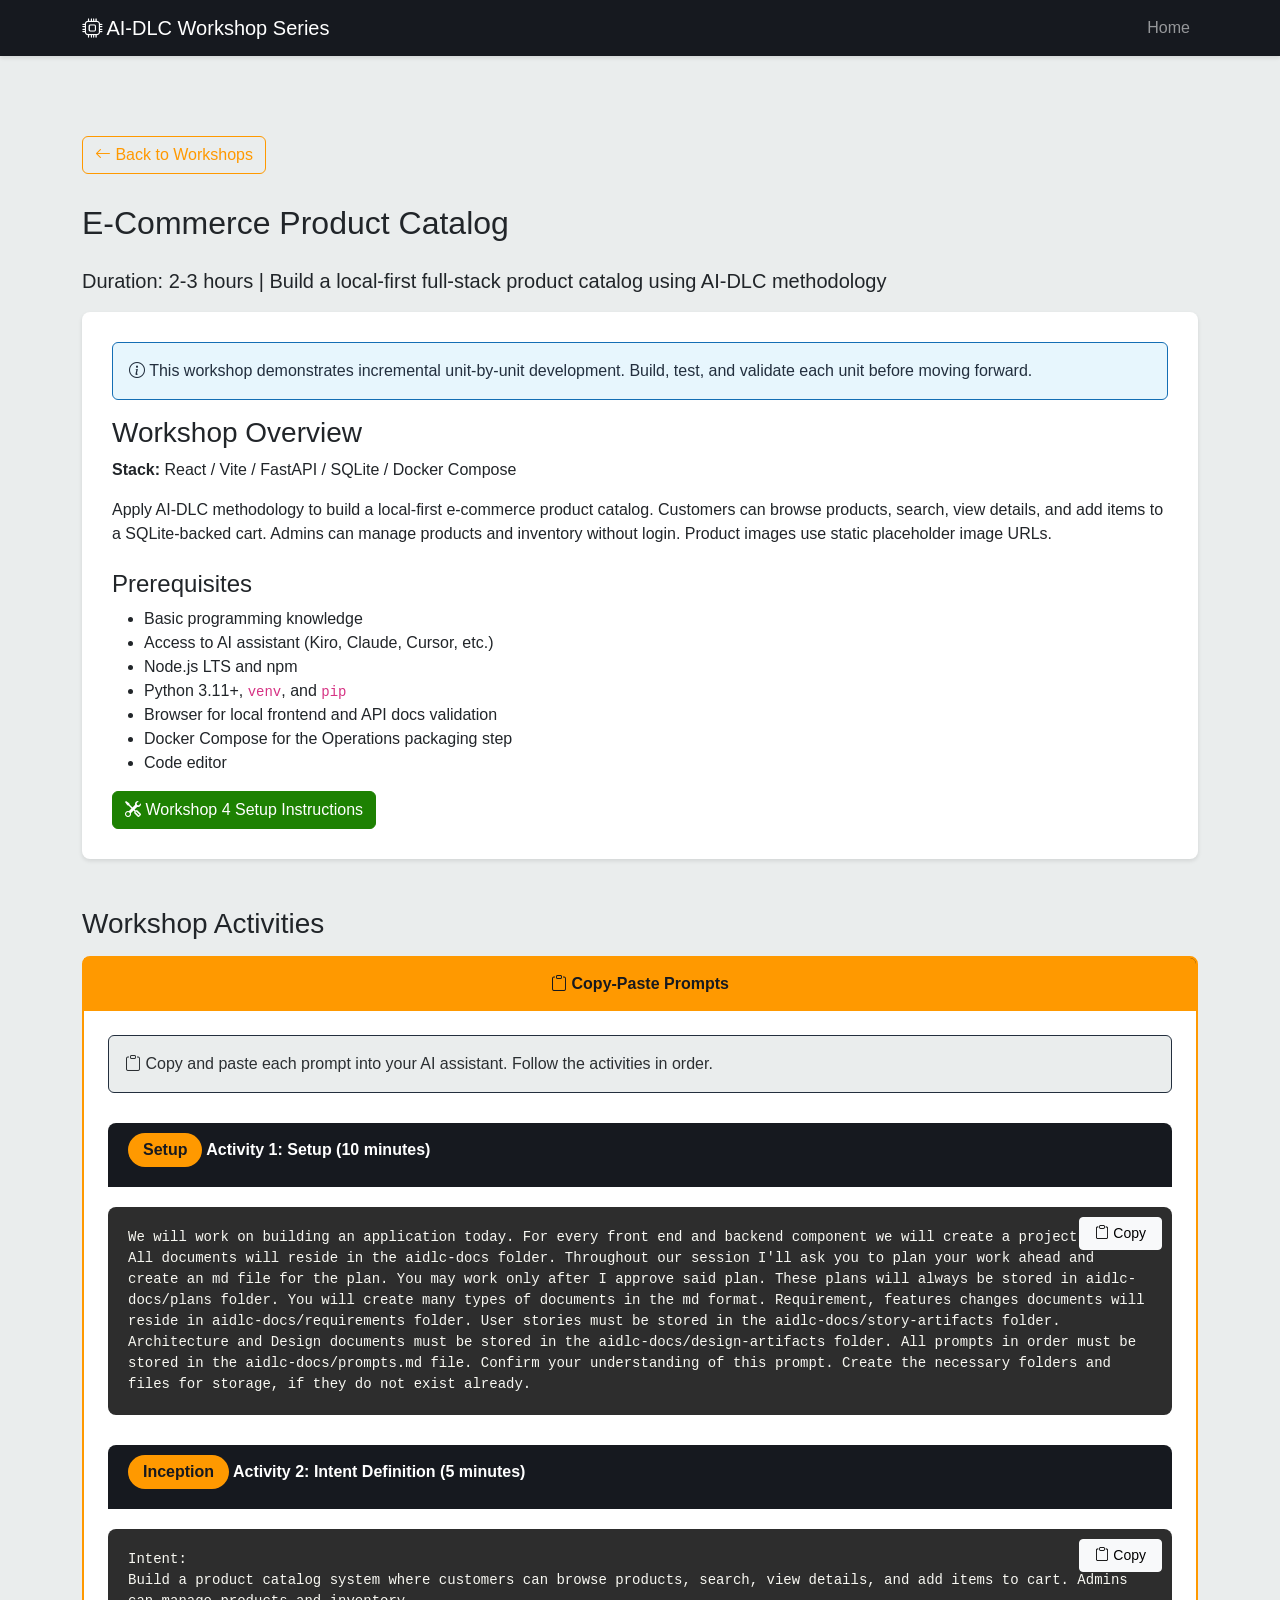
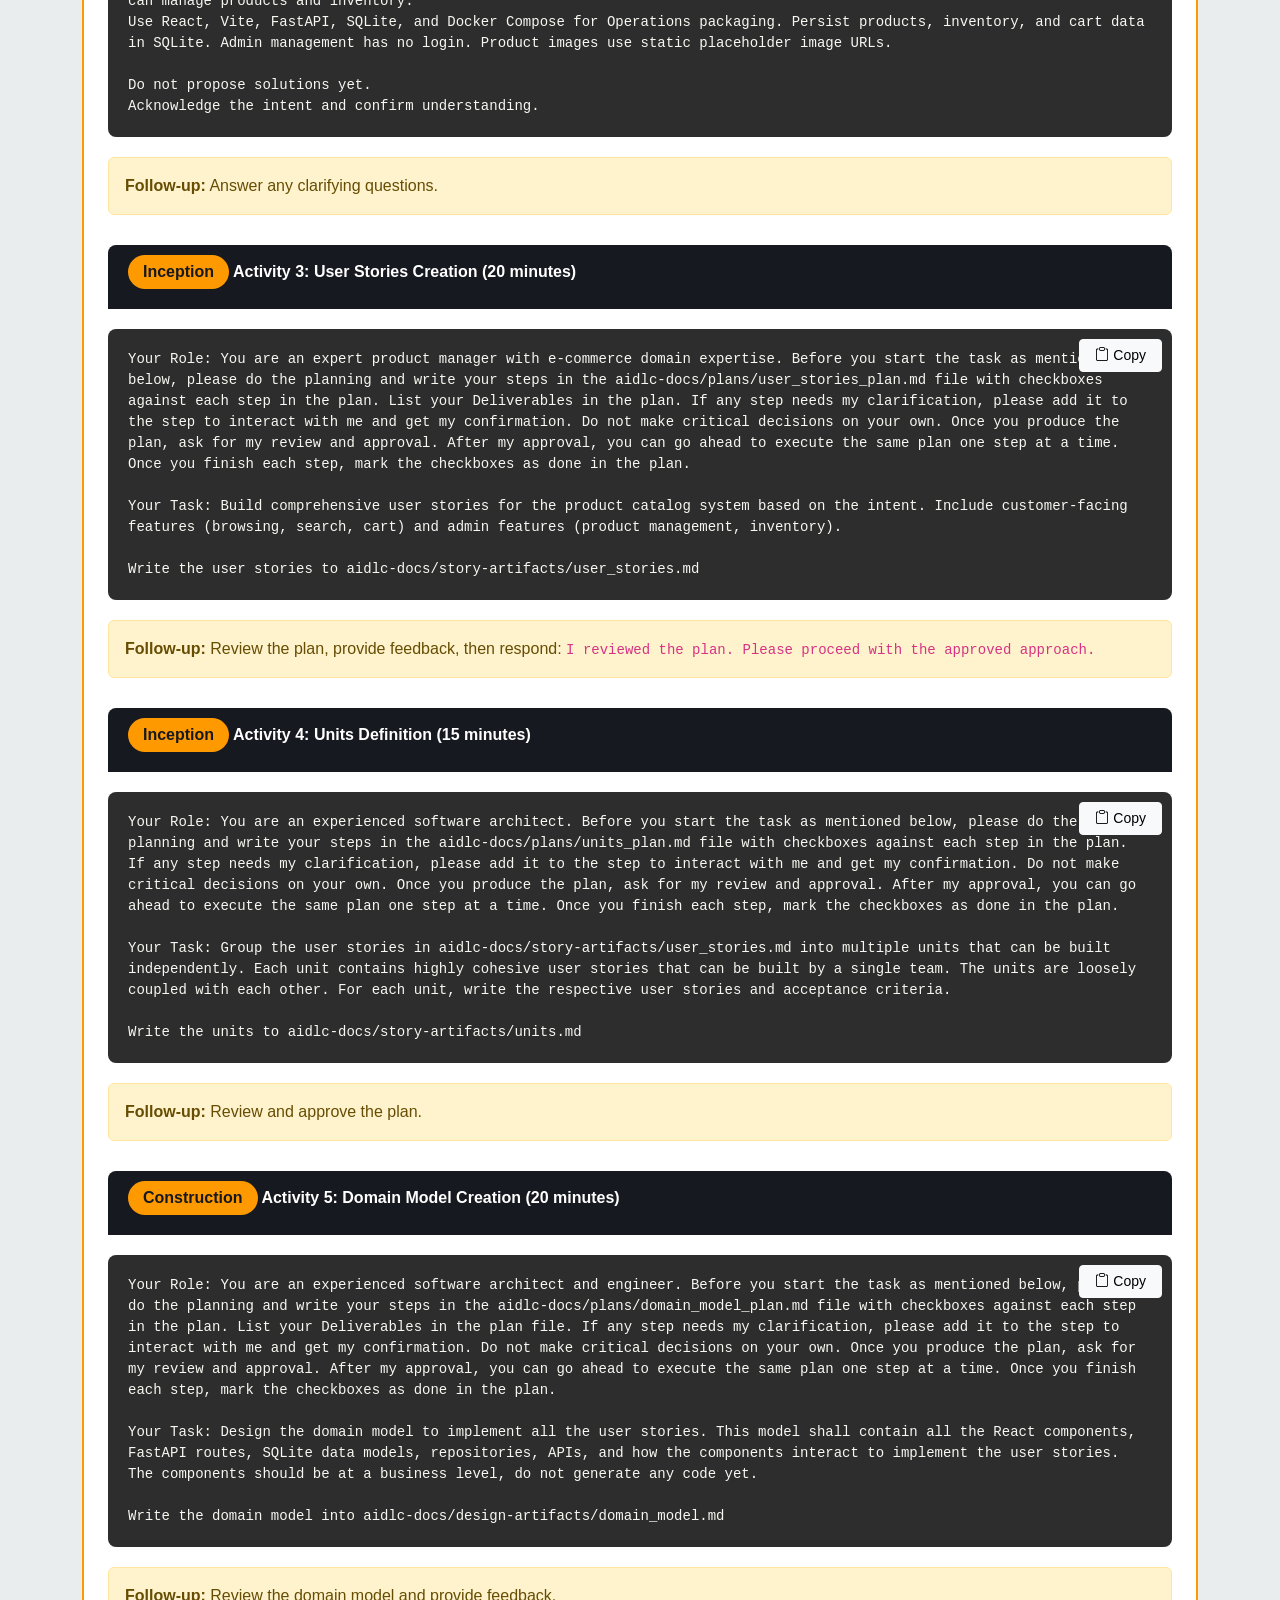
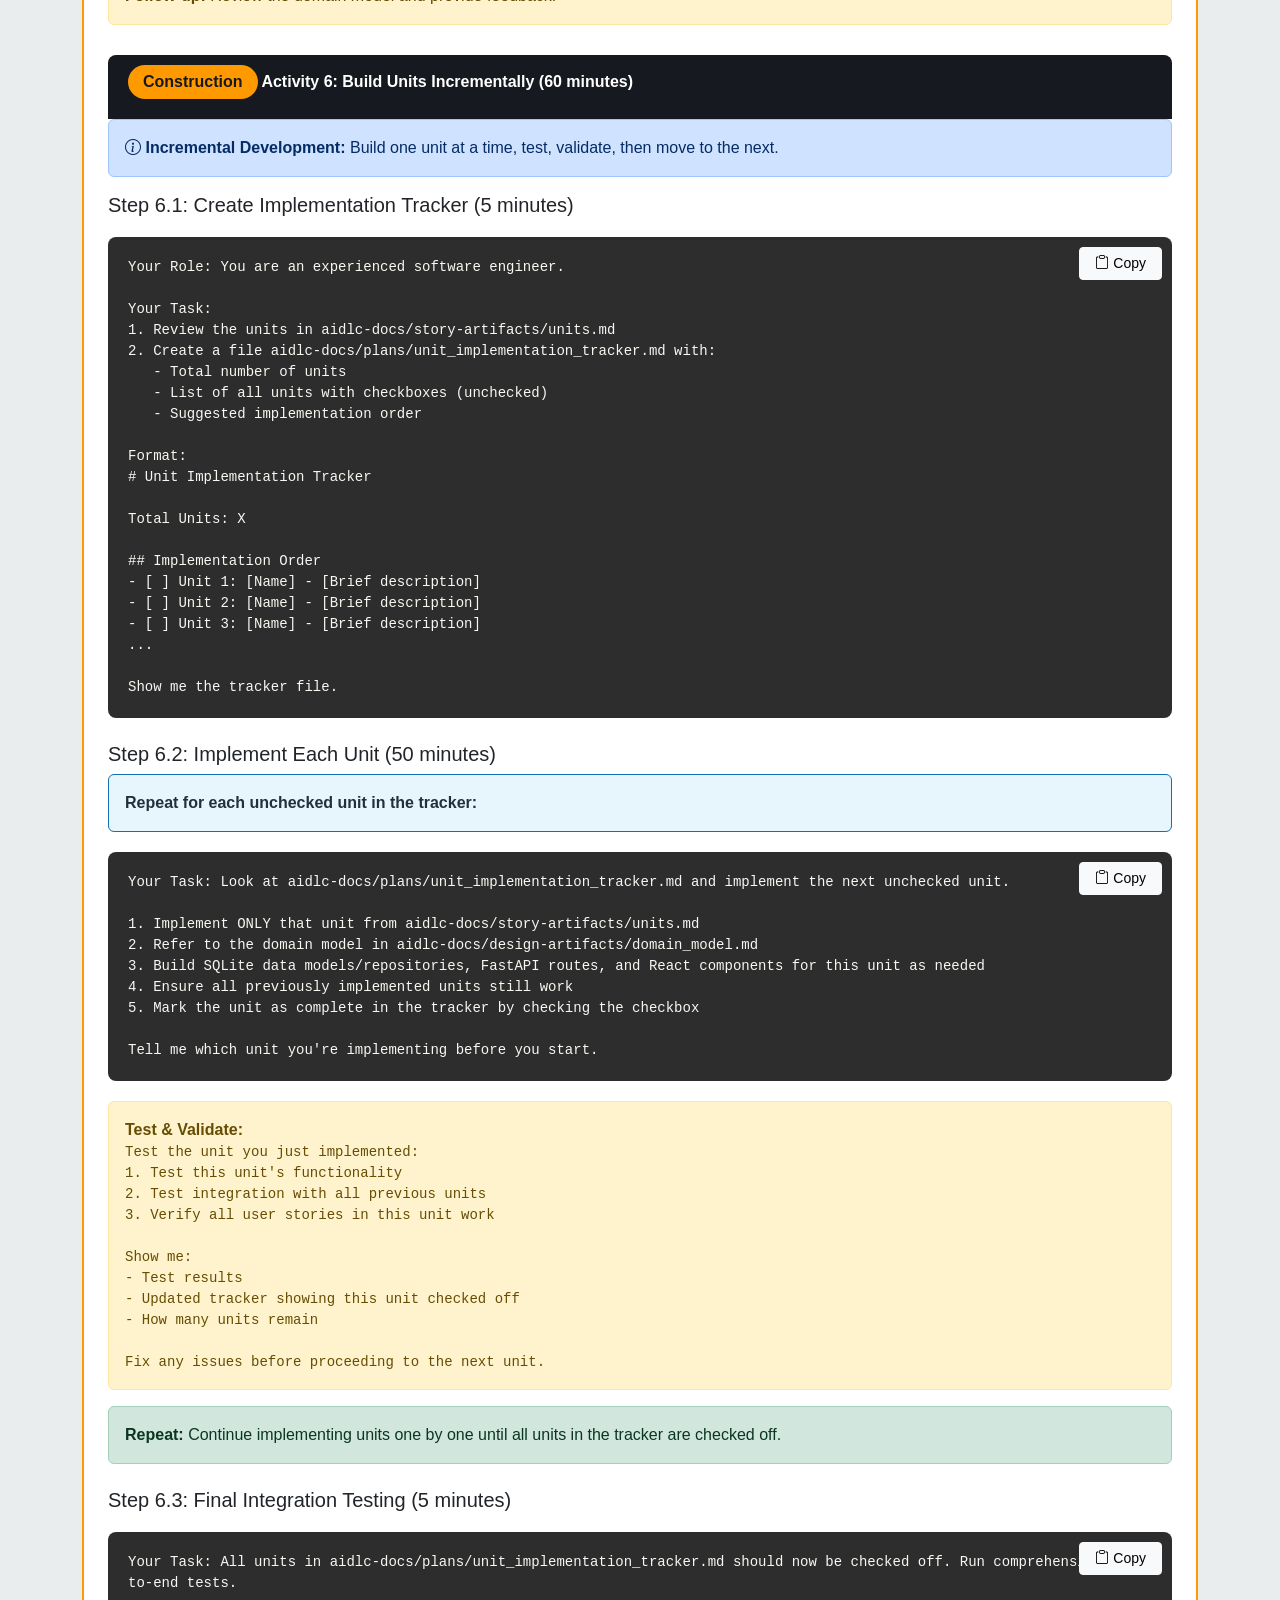
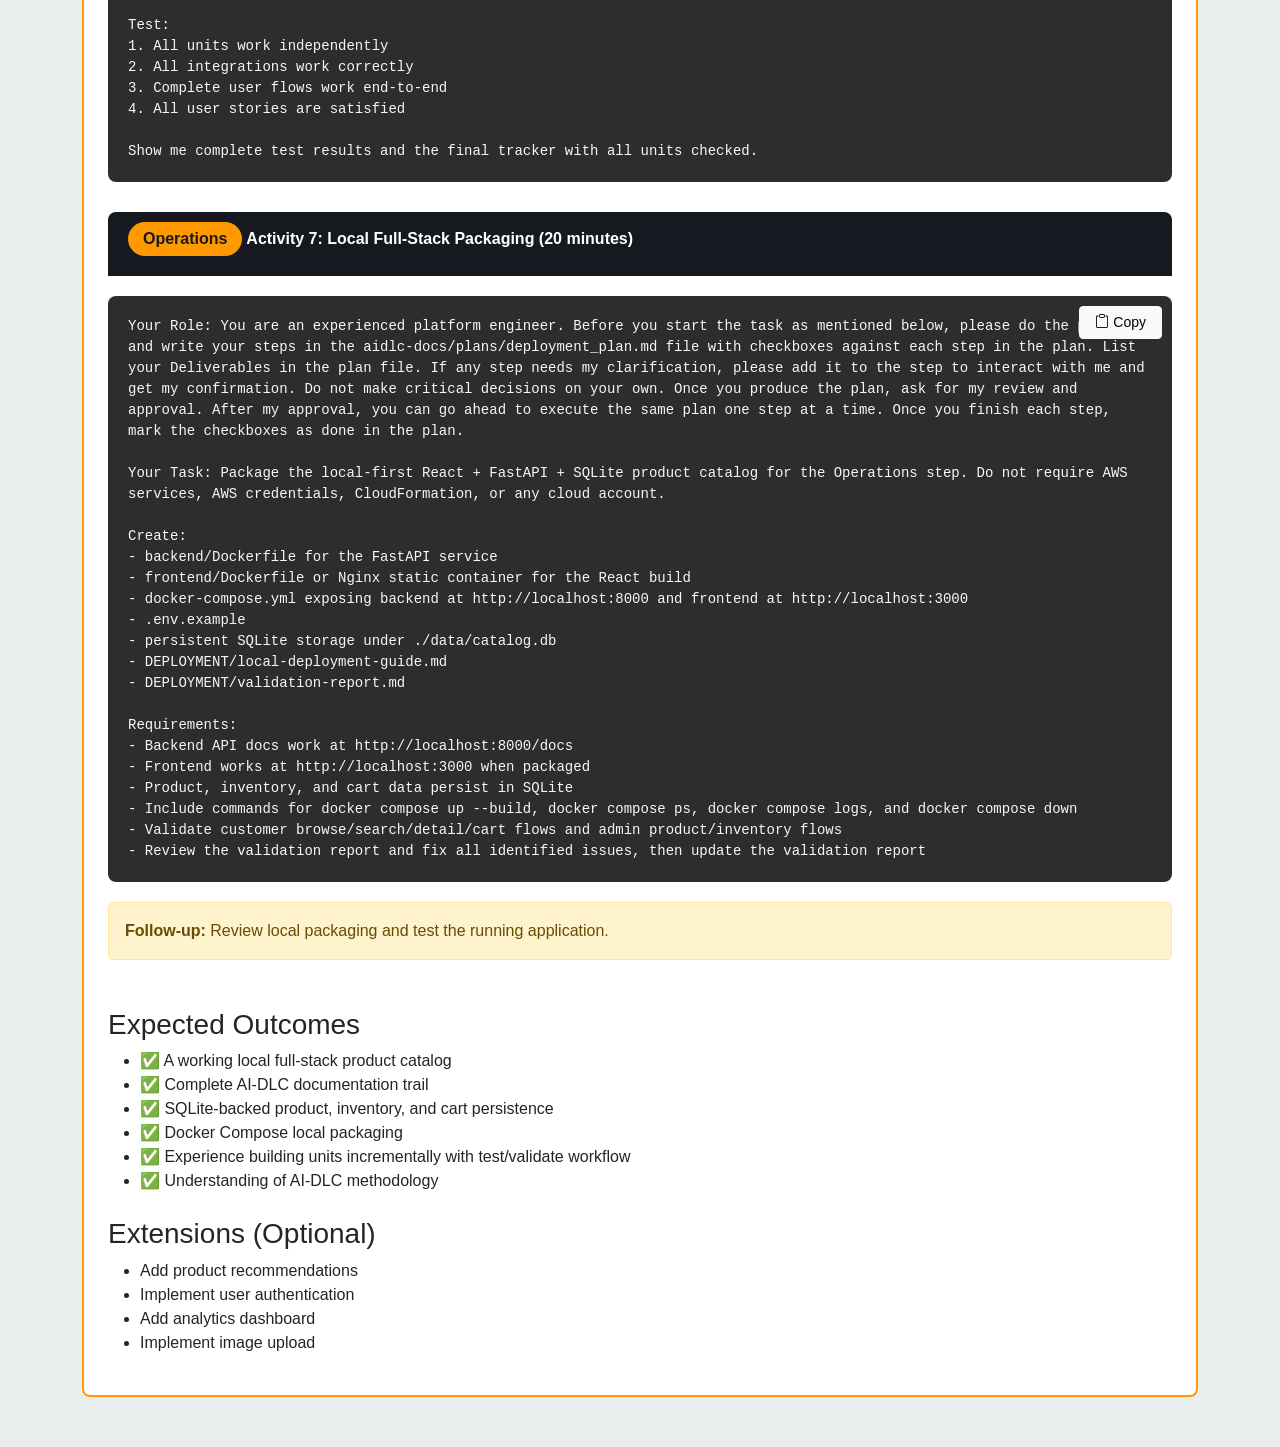
==== workshop-aidlc/ecommerce-catalog.html @ b5493849 "Updates to workshop for students" ====
<!DOCTYPE html>
<html lang="en">
<head>
    <meta charset="UTF-8">
    <meta name="viewport" content="width=device-width, initial-scale=1.0">
    <title>Workshop 4: E-Commerce Product Catalog - AI-DLC Workshop</title>
    <meta name="description" content="Build a local-first product catalog system with React, FastAPI, SQLite, and incremental unit-by-unit development using AI-DLC methodology.">
    <link href="https://cdn.jsdelivr.net/npm/bootstrap@5.3.2/dist/css/bootstrap.min.css" rel="stylesheet">
    <link rel="stylesheet" href="https://cdn.jsdelivr.net/npm/bootstrap-icons@1.11.3/font/bootstrap-icons.min.css">
    <link rel="stylesheet" href="assets/css/styles.css">
    <style>
        .method-tabs { border: 2px solid var(--aws-orange); border-radius: 8px 8px 0 0; background: var(--aws-squid-ink); padding: 0; }
        .method-tabs .nav-item { flex: 1; }
        .method-tabs .nav-link { font-weight: 600; padding: .85rem 1.5rem; color: #aaa; border: none; border-radius: 0; text-align: center; transition: all .2s; }
        .method-tabs .nav-link:hover { color: #fff; background: rgba(255,153,0,.1); }
        .method-tabs .nav-link.active { background: var(--aws-orange); color: var(--aws-squid-ink); }
        .method-tabs .nav-item:first-child .nav-link { border-radius: 6px 0 0 0; }
        .method-tabs .nav-item:last-child .nav-link { border-radius: 0 6px 0 0; }
        .tab-content-bordered { border: 2px solid var(--aws-orange); border-top: none; border-radius: 0 0 8px 8px; padding: 1.5rem; background: #fff; }
        .think-box { background: #fff3cd; border-left: 4px solid #ffc107; padding: .75rem 1rem; border-radius: 0 4px 4px 0; margin: .75rem 0; }
        .gate-box { background: #d4edda; border-left: 4px solid #1D8102; padding: .5rem 1rem; border-radius: 0 4px 4px 0; margin: .5rem 0; }
        .context-reset { background: #fce4ec; border-left: 4px solid #e91e63; padding: .5rem 1rem; border-radius: 0 4px 4px 0; margin: .75rem 0; font-size: .9rem; }
        .note-box { background: #E7F6FD; border-left: 4px solid var(--aws-blue); padding: .75rem 1rem; border-radius: 0 4px 4px 0; margin: .5rem 0; }
        .phase-divider { padding: .75rem 1rem; border-radius: 6px; font-weight: 600; font-size: 1.1rem; margin: 2rem 0 1.5rem; }
        .phase-inception { background: #bbdefb; color: #1565c0; }
        .phase-construction { background: #c8e6c9; color: #2e7d32; }
        .phase-operations { background: #fff59d; color: #f57f17; }
    </style>
</head>
<body>
    <nav class="navbar navbar-expand-lg navbar-dark bg-primary sticky-top">
        <div class="container">
            <a class="navbar-brand" href="index.html"><i class="bi bi-cpu"></i> AI-DLC Workshop Series</a>
            <button class="navbar-toggler" type="button" data-bs-toggle="collapse" data-bs-target="#navbarNav"><span class="navbar-toggler-icon"></span></button>
            <div class="collapse navbar-collapse" id="navbarNav">
                <ul class="navbar-nav ms-auto"><li class="nav-item"><a class="nav-link" href="index.html">Home</a></li></ul>
            </div>
        </div>
    </nav>
    <section class="workshop-detail">
        <div class="container">
            <a href="index.html" class="btn btn-outline-primary back-btn"><i class="bi bi-arrow-left"></i> Back to Workshops</a>
            <h2 class="mb-4"><span id="workshop-number"></span>E-Commerce Product Catalog</h2>
            <p class="lead">Duration: 2-3 hours | Build a local-first full-stack product catalog using AI-DLC methodology</p>
            <div class="vision-section">
                <div class="alert alert-info"><i class="bi bi-info-circle"></i> This workshop demonstrates incremental unit-by-unit development. Build, test, and validate each unit before moving forward.</div>
                <h3>Workshop Overview</h3>
                <p><strong>Stack:</strong> React / Vite / FastAPI / SQLite / Docker Compose</p>
                <p>Apply AI-DLC methodology to build a local-first e-commerce product catalog. Customers can browse products, search, view details, and add items to a SQLite-backed cart. Admins can manage products and inventory without login. Product images use static placeholder image URLs.</p>
                <h4 class="mt-4">Prerequisites</h4>
                <ul>
                    <li>Basic programming knowledge</li>
                    <li>Access to AI assistant (Kiro, Claude, Cursor, etc.)</li>
                    <li>Node.js LTS and npm</li>
                    <li>Python 3.11+, <code>venv</code>, and <code>pip</code></li>
                    <li>Browser for local frontend and API docs validation</li>
                    <li>Docker Compose for the Operations packaging step</li>
                    <li>Code editor</li>
                </ul>
                <a href="setup-instructions.html#workshop-4-setup" class="btn btn-success"><i class="bi bi-tools"></i> Workshop 4 Setup Instructions</a>
            </div>
            <h3 class="mt-5 mb-3">Workshop Activities</h3>
            <ul class="nav nav-tabs method-tabs" role="tablist">
                <li class="nav-item d-none"><a class="nav-link" data-bs-toggle="tab" href="#tab-workflow" role="tab"><i class="bi bi-diagram-3"></i> Using AI-DLC Workflow</a></li>
                <li class="nav-item"><a class="nav-link active" data-bs-toggle="tab" href="#tab-prompts" role="tab"><i class="bi bi-clipboard"></i> Copy-Paste Prompts</a></li>
            </ul>
            <div class="tab-content tab-content-bordered">
<!-- ==================== AI-DLC WORKFLOW TAB ==================== -->
<div class="tab-pane fade d-none" id="tab-workflow" role="tabpanel">
    <div class="alert alert-info"><i class="bi bi-info-circle"></i> <strong>Prerequisite:</strong> AI-DLC Workflow rules installed in your coding assistant. <a href="setup-instructions.html#workshop-4-setup">Workshop 4 Setup Instructions →</a></div>
    <div class="alert alert-warning"><i class="bi bi-exclamation-triangle"></i> AI-DLC Workflow is adaptive. Based on how you answer questions, the complexity of your request, and the AI's assessment, some stages may be skipped, combined, or run at different levels of detail. The workflow tells you what it's doing — follow its lead and approve or request changes at each gate.</div>

    <div class="mb-4">
        <div class="prompt-title"><span class="step-badge">Start</span> Activity 1: Start the Workflow (10 minutes)</div>
        <div class="vision-section" style="border-radius:0 0 8px 8px;margin-top:0">
            <p>You kick off the entire workflow with a single prompt describing what you want to build. AI-DLC Workflow takes it from there.</p>
            <div class="think-box">💡 <strong>Think about your product catalog:</strong> This one prompt captures the intent — customers browsing and buying, admins managing. The workflow handles the phasing automatically.</div>
            <p><strong>Open a new chat and type:</strong></p>
            <div class="prompt-box"><button class="btn btn-sm btn-light copy-btn" onclick="copyId('wf-0',event)"><i class="bi bi-clipboard"></i> Copy</button><pre id="wf-0">Using AI-DLC, build a local-first e-commerce product catalog using React, Vite, FastAPI, SQLite, and Docker Compose for Operations packaging. Customers can browse products, search, view details, and add items to a SQLite-backed cart. Admins can manage products and inventory without login. Use static placeholder image URLs.</pre></div>
            <p>AI-DLC Workflow activates, displays a welcome message, scans your workspace, sets up <code>aidlc-docs/</code>, and proceeds to the next stage.</p>
        </div>
    </div>

    <div class="phase-divider phase-inception">🔵 INCEPTION PHASE — No code is generated. This phase is about understanding what to build and why.</div>

    <div class="mb-4">
        <div class="prompt-title"><span class="step-badge">Inception</span> Activity 2: Requirements Analysis (~15 minutes)</div>
        <div class="vision-section" style="border-radius:0 0 8px 8px;margin-top:0">
            <p>The AI analyzes your request and asks clarifying questions about anything unclear. You'll also see a question about enabling security extension rules.</p>
            <div class="think-box">💡 <strong>Think about your product catalog:</strong> What product categories exist? How does search work — by name, category, price range? What does the SQLite-backed cart look like? What can admins do — CRUD products and manage inventory? Product images should be static placeholder URLs, not uploaded files.</div>
            <p><strong>When the AI presents the questions file:</strong> Open it, fill in your <code>[Answer]:</code> tags. For the security extension question, answer "No" since this is a prototype. Then tell the AI:</p>
            <div class="prompt-box"><button class="btn btn-sm btn-light copy-btn" onclick="copyId('wf-1',event)"><i class="bi bi-clipboard"></i> Copy</button><pre id="wf-1">I have answered the clarification questions. Please re-read the file and proceed.</pre></div>
            <p>The AI may ask follow-up questions. Once resolved, it generates a requirements document.</p>
            <div class="gate-box">📋 The AI will present an approval gate — review the output and approve to continue, or request changes if needed.</div>
        </div>
    </div>

    <div class="mb-4">
        <div class="prompt-title"><span class="step-badge">Inception</span> Activity 3: User Stories (~20 minutes)</div>
        <div class="vision-section" style="border-radius:0 0 8px 8px;margin-top:0">
            <p>The AI creates user stories that become the contract for what gets built. It runs in two parts: first it plans how to structure the stories, then it generates them with personas and acceptance criteria.</p>
            <div class="think-box">💡 <strong>Think about your product catalog:</strong> You'll get stories for both customer-facing features (browsing, search, SQLite-backed cart) and admin features (product management, inventory without login). The acceptance criteria define the contract for code generation.</div>
            <p><strong>Part 1 — Planning:</strong> The AI creates a story generation plan with questions. Open the plan file, fill in your answers, then tell the AI you're done.</p>
            <div class="gate-box">📋 The AI will present an approval gate — review the output and approve to continue, or request changes if needed.</div>
            <p class="mt-3"><strong>Part 2 — Generation:</strong> The AI executes the plan step by step, marking checkboxes as it goes.</p>
            <div class="gate-box">📋 The AI will present an approval gate — review the output and approve to continue, or request changes if needed.</div>
            <div class="context-reset">💡 <strong>Context reset (optional):</strong> For longer sessions, starting a fresh chat here helps maintain output quality. Resume with: <code>Go to aidlc-docs/aidlc-state.md, find the first unchecked item, then go to the corresponding plan file and resume from that point.</code> For shorter workshops, you can skip this and continue in the same chat.</div>
        </div>
    </div>

    <div class="mb-4">
        <div class="prompt-title"><span class="step-badge">Inception</span> Activity 4: Workflow Planning + Units (~10 minutes)</div>
        <div class="vision-section" style="border-radius:0 0 8px 8px;margin-top:0">
            <p>The AI determines which Construction stages to run and decomposes the system into multiple units that can be built independently. Units are ordered so everything is built properly.</p>
            <div class="think-box">💡 <strong>Think about your product catalog:</strong> Expect units like product catalog/browsing, search, shopping cart, and admin management. The ordering matters — data models and core catalog before cart and admin features.</div>
            <p>If you want local packaging and Local Packaging is marked SKIP:</p>
            <div class="prompt-box"><button class="btn btn-sm btn-light copy-btn" onclick="copyId('wf-2',event)"><i class="bi bi-clipboard"></i> Copy</button><pre id="wf-2">Add Local Packaging to the plan. We need backend and frontend Dockerfiles, docker-compose.yml, .env.example, SQLite persistence, and a local deployment guide for the Operations step.</pre></div>
            <div class="gate-box mt-2">📋 The AI will present an approval gate — review the execution plan and approve to continue, or request changes if needed.</div>
            <div class="context-reset">💡 <strong>Context reset (optional):</strong> Starting a fresh chat before Construction can help if the Inception phase was long. Skip if things are going smoothly.</div>
        </div>
    </div>

    <div class="phase-divider phase-construction">🟢 CONSTRUCTION PHASE</div>

    <div class="mb-4">
        <div class="prompt-title"><span class="step-badge">Construction</span> Activity 5: Functional Design (~20 minutes)</div>
        <div class="vision-section" style="border-radius:0 0 8px 8px;margin-top:0">
            <p>AI-DLC Workflow designs the detailed component model — all components, data models, APIs, and how they interact. No code yet.</p>
            <div class="think-box">💡 <strong>Think about your product catalog:</strong> The design will cover React components, FastAPI routes, SQLite tables, repositories, product management, catalog browsing, search, cart, and admin inventory screens. Watch how the AI maps each component back to user stories.</div>
            <div class="gate-box">📋 The AI will present an approval gate — review the output and approve to continue, or request changes if needed.</div>
        </div>
    </div>

    <div class="mb-4">
        <div class="prompt-title"><span class="step-badge">Construction</span> Activity 6: Code Generation (~60 minutes)</div>
        <div class="vision-section" style="border-radius:0 0 8px 8px;margin-top:0">
            <p>The main build activity. AI-DLC Workflow's Construction phase has a built-in per-unit loop — for each unit of work, it runs design and code generation stages in sequence, completing each unit fully before moving to the next. The approval gate after each unit says "Continue to next unit" or "Proceed to Build &amp; Test." This is less explicit than a manual tracker (like the one in the Copy-Paste Prompts tab), but the workflow handles the cycling automatically.</p>
            <div class="think-box">💡 <strong>Think about your product catalog:</strong> The AI will implement each unit across backend, frontend, and database as needed. Watch how it ensures previously implemented units still work as new ones are added. After all units, it runs comprehensive local tests.</div>
            <p><strong>Part 1 — Planning:</strong> The AI creates a code generation plan with numbered, checkboxed steps.</p>
            <div class="gate-box">📋 The AI will present an approval gate — review the output and approve to continue, or request changes if needed.</div>
            <p class="mt-3"><strong>Part 2 — Generation:</strong> The AI implements each unit, tests it, validates integration, and marks it complete before moving to the next.</p>
            <div class="gate-box">📋 The AI will present an approval gate when done — review the output and approve to continue, or request changes if needed.</div>
            <div class="context-reset">💡 <strong>Context reset (optional):</strong> Consider a fresh chat if the session has been running long. Skip if things are going smoothly.</div>
        </div>
    </div>

    <div class="mb-4">
        <div class="prompt-title"><span class="step-badge">Operations</span> Activity 7: Local Full-Stack Packaging (~20 minutes)</div>
        <div class="vision-section" style="border-radius:0 0 8px 8px;margin-top:0">
            <p>The AI packages the local full-stack application for repeatable Operations use. This covers:</p>
            <ul>
                <li>Backend Dockerfile for the FastAPI service</li>
                <li>Frontend Dockerfile or Nginx static container for the React build</li>
                <li><code>docker-compose.yml</code> exposing the backend at <code>http://localhost:8000</code> and frontend at <code>http://localhost:3000</code></li>
                <li>Persistent SQLite storage under <code>./data/catalog.db</code></li>
                <li><code>.env.example</code>, local deployment guide, and validation report</li>
            </ul>
            <div class="think-box">💡 <strong>Think about your product catalog:</strong> Docker Compose is for the Operations step. The first development path can run backend and frontend directly, while the packaged path proves the full stack can start consistently on another machine.</div>
            <div class="gate-box">📋 The AI will present approval gates at each step — review and approve to continue, or request changes if needed.</div>
        </div>
    </div>

    <div class="mb-4">
        <div class="prompt-title"><span class="step-badge">Construction</span> Build and Test (~10 minutes)</div>
        <div class="vision-section" style="border-radius:0 0 8px 8px;margin-top:0">
            <p>AI-DLC Workflow generates build and test instructions. Verify the local application works end-to-end.</p>
            <div class="note-box">The exact directory names, file names, and scripts may vary. Check the build instructions for the exact values.</div>
            <pre class="bg-dark text-light p-3 rounded">cd backend
python3 -m venv .venv
source .venv/bin/activate
python -m pip install -r requirements.txt
uvicorn app.main:app --reload --host 0.0.0.0 --port 8000</pre>
            <pre class="bg-dark text-light p-3 rounded">cd frontend
npm install
npm run build
npm run preview -- --host 0.0.0.0</pre>
            <p>Validate the API at <code>http://localhost:8000/docs</code>, the frontend at <code>http://localhost:4173</code>, and the Docker Compose packaged frontend at <code>http://localhost:3000</code>.</p>
        </div>
    </div>

    <div class="phase-divider phase-operations">🟡 OPERATIONS PHASE</div>

    <div class="mb-4">
        <div class="prompt-title"><span class="step-badge">Operations</span> Activity 8: Operations Discussion (~10 minutes)</div>
        <div class="vision-section" style="border-radius:0 0 8px 8px;margin-top:0">
            <p>AI-DLC Workflow's Operations phase is a placeholder for future expansion. This is a group discussion.</p>
            <div class="think-box">💡 <strong>Think about your product catalog:</strong> How would you back up SQLite data, reset seed data, inspect container logs, migrate to PostgreSQL later, or replace placeholder image URLs with real hosted images?</div>
            <p><strong>Discuss as a group:</strong></p>
            <div class="prompt-box"><button class="btn btn-sm btn-light copy-btn" onclick="copyId('wf-3',event)"><i class="bi bi-clipboard"></i> Copy</button><pre id="wf-3">Now that we've built and packaged our product catalog, discuss how AI would help with:
1. Backing up and restoring the SQLite product catalog
2. Resetting seed data safely during local development
3. Adding analytics for popular products
4. Migrating from SQLite to PostgreSQL or hosted infrastructure later

Please explain how this would work for our specific application.</pre></div>
        </div>
    </div>

    <div class="vision-section">
        <h4><i class="bi bi-lightbulb"></i> Tips</h4>
        <ul>
            <li><strong>Answer questions in the files, not in chat.</strong> Open the markdown file, fill in your <code>[Answer]:</code> tags, then tell the AI to re-read.</li>
            <li><strong>Context resets are optional but valuable for long sessions.</strong> If the AI starts losing track of earlier decisions or output quality drops, start a fresh chat and resume from <code>aidlc-state.md</code>. For short workshops, you can often skip this.</li>
            <li><strong>Don't edit generated code directly.</strong> Tell the AI to update the design first, then regenerate.</li>
            <li><strong>You're always in control.</strong> Nothing proceeds without your approval. Say "Request Changes" anytime.</li>
            <li><strong>Check <code>aidlc-state.md</code></strong> to see where you are at any point.</li>
            <li><strong>File names and structure will vary.</strong> AI-DLC Workflow determines file names, directory structure, and plan steps based on your project.</li>
        </ul>
    </div>
</div>
<!-- ==================== COPY-PASTE PROMPTS TAB ==================== -->
<div class="tab-pane fade show active" id="tab-prompts" role="tabpanel">
    <div class="alert alert-secondary"><i class="bi bi-clipboard"></i> Copy and paste each prompt into your AI assistant. Follow the activities in order.</div>

    <div class="mb-4">
        <div class="prompt-title"><span class="step-badge">Setup</span> Activity 1: Setup (10 minutes)</div>
        <div class="prompt-box"><button class="btn btn-sm btn-light copy-btn" onclick="copyId('p-0',event)"><i class="bi bi-clipboard"></i> Copy</button><pre id="p-0">We will work on building an application today. For every front end and backend component we will create a project folder. All documents will reside in the aidlc-docs folder. Throughout our session I'll ask you to plan your work ahead and create an md file for the plan. You may work only after I approve said plan. These plans will always be stored in aidlc-docs/plans folder. You will create many types of documents in the md format. Requirement, features changes documents will reside in aidlc-docs/requirements folder. User stories must be stored in the aidlc-docs/story-artifacts folder. Architecture and Design documents must be stored in the aidlc-docs/design-artifacts folder. All prompts in order must be stored in the aidlc-docs/prompts.md file. Confirm your understanding of this prompt. Create the necessary folders and files for storage, if they do not exist already.</pre></div>
    </div>

    <div class="mb-4">
        <div class="prompt-title"><span class="step-badge">Inception</span> Activity 2: Intent Definition (5 minutes)</div>
        <div class="prompt-box"><button class="btn btn-sm btn-light copy-btn" onclick="copyId('p-1',event)"><i class="bi bi-clipboard"></i> Copy</button><pre id="p-1">Intent:
Build a product catalog system where customers can browse products, search, view details, and add items to cart. Admins can manage products and inventory.
Use React, Vite, FastAPI, SQLite, and Docker Compose for Operations packaging. Persist products, inventory, and cart data in SQLite. Admin management has no login. Product images use static placeholder image URLs.

Do not propose solutions yet.
Acknowledge the intent and confirm understanding.</pre></div>
        <div class="alert alert-warning mt-2"><strong>Follow-up:</strong> Answer any clarifying questions.</div>
    </div>

    <div class="mb-4">
        <div class="prompt-title"><span class="step-badge">Inception</span> Activity 3: User Stories Creation (20 minutes)</div>
        <div class="prompt-box"><button class="btn btn-sm btn-light copy-btn" onclick="copyId('p-2',event)"><i class="bi bi-clipboard"></i> Copy</button><pre id="p-2">Your Role: You are an expert product manager with e-commerce domain expertise. Before you start the task as mentioned below, please do the planning and write your steps in the aidlc-docs/plans/user_stories_plan.md file with checkboxes against each step in the plan. List your Deliverables in the plan. If any step needs my clarification, please add it to the step to interact with me and get my confirmation. Do not make critical decisions on your own. Once you produce the plan, ask for my review and approval. After my approval, you can go ahead to execute the same plan one step at a time. Once you finish each step, mark the checkboxes as done in the plan.

Your Task: Build comprehensive user stories for the product catalog system based on the intent. Include customer-facing features (browsing, search, cart) and admin features (product management, inventory).

Write the user stories to aidlc-docs/story-artifacts/user_stories.md</pre></div>
        <div class="alert alert-warning mt-2"><strong>Follow-up:</strong> Review the plan, provide feedback, then respond: <code>I reviewed the plan. Please proceed with the approved approach.</code></div>
    </div>

    <div class="mb-4">
        <div class="prompt-title"><span class="step-badge">Inception</span> Activity 4: Units Definition (15 minutes)</div>
        <div class="prompt-box"><button class="btn btn-sm btn-light copy-btn" onclick="copyId('p-3',event)"><i class="bi bi-clipboard"></i> Copy</button><pre id="p-3">Your Role: You are an experienced software architect. Before you start the task as mentioned below, please do the planning and write your steps in the aidlc-docs/plans/units_plan.md file with checkboxes against each step in the plan. If any step needs my clarification, please add it to the step to interact with me and get my confirmation. Do not make critical decisions on your own. Once you produce the plan, ask for my review and approval. After my approval, you can go ahead to execute the same plan one step at a time. Once you finish each step, mark the checkboxes as done in the plan.

Your Task: Group the user stories in aidlc-docs/story-artifacts/user_stories.md into multiple units that can be built independently. Each unit contains highly cohesive user stories that can be built by a single team. The units are loosely coupled with each other. For each unit, write the respective user stories and acceptance criteria.

Write the units to aidlc-docs/story-artifacts/units.md</pre></div>
        <div class="alert alert-warning mt-2"><strong>Follow-up:</strong> Review and approve the plan.</div>
    </div>

    <div class="mb-4">
        <div class="prompt-title"><span class="step-badge">Construction</span> Activity 5: Domain Model Creation (20 minutes)</div>
        <div class="prompt-box"><button class="btn btn-sm btn-light copy-btn" onclick="copyId('p-4',event)"><i class="bi bi-clipboard"></i> Copy</button><pre id="p-4">Your Role: You are an experienced software architect and engineer. Before you start the task as mentioned below, please do the planning and write your steps in the aidlc-docs/plans/domain_model_plan.md file with checkboxes against each step in the plan. List your Deliverables in the plan file. If any step needs my clarification, please add it to the step to interact with me and get my confirmation. Do not make critical decisions on your own. Once you produce the plan, ask for my review and approval. After my approval, you can go ahead to execute the same plan one step at a time. Once you finish each step, mark the checkboxes as done in the plan.

Your Task: Design the domain model to implement all the user stories. This model shall contain all the React components, FastAPI routes, SQLite data models, repositories, APIs, and how the components interact to implement the user stories. The components should be at a business level, do not generate any code yet.

Write the domain model into aidlc-docs/design-artifacts/domain_model.md</pre></div>
        <div class="alert alert-warning mt-2"><strong>Follow-up:</strong> Review the domain model and provide feedback.</div>
    </div>

    <div class="mb-4">
        <div class="prompt-title"><span class="step-badge">Construction</span> Activity 6: Build Units Incrementally (60 minutes)</div>
        <div class="alert alert-primary"><i class="bi bi-info-circle"></i> <strong>Incremental Development:</strong> Build one unit at a time, test, validate, then move to the next.</div>

        <h5 class="mt-3">Step 6.1: Create Implementation Tracker (5 minutes)</h5>
        <div class="prompt-box"><button class="btn btn-sm btn-light copy-btn" onclick="copyId('p-5',event)"><i class="bi bi-clipboard"></i> Copy</button><pre id="p-5">Your Role: You are an experienced software engineer.

Your Task: 
1. Review the units in aidlc-docs/story-artifacts/units.md
2. Create a file aidlc-docs/plans/unit_implementation_tracker.md with:
   - Total number of units
   - List of all units with checkboxes (unchecked)
   - Suggested implementation order

Format:
# Unit Implementation Tracker

Total Units: X

## Implementation Order
- [ ] Unit 1: [Name] - [Brief description]
- [ ] Unit 2: [Name] - [Brief description]
- [ ] Unit 3: [Name] - [Brief description]
...

Show me the tracker file.</pre></div>

        <h5 class="mt-4">Step 6.2: Implement Each Unit (50 minutes)</h5>
        <div class="alert alert-info"><strong>Repeat for each unchecked unit in the tracker:</strong></div>
        <div class="prompt-box"><button class="btn btn-sm btn-light copy-btn" onclick="copyId('p-6',event)"><i class="bi bi-clipboard"></i> Copy</button><pre id="p-6">Your Task: Look at aidlc-docs/plans/unit_implementation_tracker.md and implement the next unchecked unit.

1. Implement ONLY that unit from aidlc-docs/story-artifacts/units.md
2. Refer to the domain model in aidlc-docs/design-artifacts/domain_model.md
3. Build SQLite data models/repositories, FastAPI routes, and React components for this unit as needed
4. Ensure all previously implemented units still work
5. Mark the unit as complete in the tracker by checking the checkbox

Tell me which unit you're implementing before you start.</pre></div>
        <div class="alert alert-warning mt-2"><strong>Test &amp; Validate:</strong><pre class="mb-0">Test the unit you just implemented:
1. Test this unit's functionality
2. Test integration with all previous units
3. Verify all user stories in this unit work

Show me:
- Test results
- Updated tracker showing this unit checked off
- How many units remain

Fix any issues before proceeding to the next unit.</pre></div>
        <div class="alert alert-success mt-2"><strong>Repeat:</strong> Continue implementing units one by one until all units in the tracker are checked off.</div>

        <h5 class="mt-4">Step 6.3: Final Integration Testing (5 minutes)</h5>
        <div class="prompt-box"><button class="btn btn-sm btn-light copy-btn" onclick="copyId('p-7',event)"><i class="bi bi-clipboard"></i> Copy</button><pre id="p-7">Your Task: All units in aidlc-docs/plans/unit_implementation_tracker.md should now be checked off. Run comprehensive end-to-end tests.

Test:
1. All units work independently
2. All integrations work correctly
3. Complete user flows work end-to-end
4. All user stories are satisfied

Show me complete test results and the final tracker with all units checked.</pre></div>
    </div>

    <div class="mb-4">
        <div class="prompt-title"><span class="step-badge">Operations</span> Activity 7: Local Full-Stack Packaging (20 minutes)</div>
        <div class="prompt-box"><button class="btn btn-sm btn-light copy-btn" onclick="copyId('p-8',event)"><i class="bi bi-clipboard"></i> Copy</button><pre id="p-8">Your Role: You are an experienced platform engineer. Before you start the task as mentioned below, please do the planning and write your steps in the aidlc-docs/plans/deployment_plan.md file with checkboxes against each step in the plan. List your Deliverables in the plan file. If any step needs my clarification, please add it to the step to interact with me and get my confirmation. Do not make critical decisions on your own. Once you produce the plan, ask for my review and approval. After my approval, you can go ahead to execute the same plan one step at a time. Once you finish each step, mark the checkboxes as done in the plan.

Your Task: Package the local-first React + FastAPI + SQLite product catalog for the Operations step. Do not require AWS services, AWS credentials, CloudFormation, or any cloud account.

Create:
- backend/Dockerfile for the FastAPI service
- frontend/Dockerfile or Nginx static container for the React build
- docker-compose.yml exposing backend at http://localhost:8000 and frontend at http://localhost:3000
- .env.example
- persistent SQLite storage under ./data/catalog.db
- DEPLOYMENT/local-deployment-guide.md
- DEPLOYMENT/validation-report.md

Requirements:
- Backend API docs work at http://localhost:8000/docs
- Frontend works at http://localhost:3000 when packaged
- Product, inventory, and cart data persist in SQLite
- Include commands for docker compose up --build, docker compose ps, docker compose logs, and docker compose down
- Validate customer browse/search/detail/cart flows and admin product/inventory flows
- Review the validation report and fix all identified issues, then update the validation report</pre></div>
        <div class="alert alert-warning mt-2"><strong>Follow-up:</strong> Review local packaging and test the running application.</div>
    </div>

    <!-- Expected Outcomes -->
    <div class="mt-5">
        <h3>Expected Outcomes</h3>
        <ul>
            <li>✅ A working local full-stack product catalog</li>
            <li>✅ Complete AI-DLC documentation trail</li>
            <li>✅ SQLite-backed product, inventory, and cart persistence</li>
            <li>✅ Docker Compose local packaging</li>
            <li>✅ Experience building units incrementally with test/validate workflow</li>
            <li>✅ Understanding of AI-DLC methodology</li>
        </ul>
    </div>
    <div class="mt-4">
        <h3>Extensions (Optional)</h3>
        <ul>
            <li>Add product recommendations</li>
            <li>Implement user authentication</li>
            <li>Add analytics dashboard</li>
            <li>Implement image upload</li>
        </ul>
    </div>
</div>
            </div>
        </div>
    </section>
    <footer class="bg-dark text-white text-center py-4 mt-5 d-none">
        <div class="container"><p class="mb-0">&copy; 2026 AWS AI-DLC Workshop Series</p></div>
    </footer>
    <script src="https://cdn.jsdelivr.net/npm/bootstrap@5.3.2/dist/js/bootstrap.bundle.min.js"></script>
    <script src="assets/js/ecommerce-catalog.js"></script>
    <script>
    function copyId(id, event) {
        const el = document.getElementById(id);
        navigator.clipboard.writeText(el.textContent.trim()).then(() => {
            const btn = event.target.closest('button');
            const orig = btn.innerHTML;
            btn.innerHTML = '<i class="bi bi-check"></i> Copied!';
            btn.classList.add('btn-success'); btn.classList.remove('btn-light');
            setTimeout(() => { btn.innerHTML = orig; btn.classList.remove('btn-success'); btn.classList.add('btn-light'); }, 2000);
        });
    }
    </script>
</body>
</html>
---- workshop-aidlc/assets/css/styles.css ----
:root {
    --aws-orange: #FF9900;
    --aws-dark: #232F3E;
    --aws-light: #EAEDED;
    --aws-blue: #146EB4;
    --aws-squid-ink: #16191F;
    --setup-green: #1D8102;
}

body {
    font-family: -apple-system, BlinkMacSystemFont, 'Segoe UI', Roboto, 'Helvetica Neue', Arial, sans-serif;
}

.navbar {
    box-shadow: 0 2px 4px rgba(0,0,0,0.1);
    background-color: var(--aws-squid-ink) !important;
}

.hero-section {
    background: linear-gradient(135deg, var(--aws-squid-ink) 0%, var(--aws-dark) 100%);
    color: white;
    padding: 100px 0;
    margin-bottom: 50px;
}

.hero-actions {
    display: flex;
    flex-wrap: wrap;
    justify-content: center;
    gap: 1rem;
}

.workshop-card {
    border: none;
    box-shadow: 0 4px 6px rgba(0,0,0,0.1);
    transition: transform 0.3s ease, box-shadow 0.3s ease;
    display: flex;
    flex-direction: column;
    height: 100%;
}

.workshop-card .card-body {
    display: flex;
    flex-direction: column;
    flex: 1;
}

.workshop-card .card-text {
    flex: 1;
    margin-bottom: 1rem;
}

.workshop-card:hover {
    transform: translateY(-5px);
    box-shadow: 0 8px 15px rgba(0,0,0,0.2);
}

.workshop-icon {
    font-size: 3rem;
    color: var(--aws-orange);
}

.btn-primary {
    background-color: var(--aws-orange);
    border-color: var(--aws-orange);
    color: var(--aws-squid-ink);
    font-weight: 600;
}

.btn-primary:hover {
    background-color: #ec7211;
    border-color: #ec7211;
    color: var(--aws-squid-ink);
}

.btn-setup {
    background-color: var(--setup-green);
    border-color: var(--setup-green);
    color: #fff;
    font-weight: 700;
    box-shadow: 0 0 0 3px rgba(255,255,255,0.18);
}

.btn-setup:hover {
    background-color: #16660A;
    border-color: #16660A;
    color: #fff;
}

.btn-outline-primary {
    color: var(--aws-orange);
    border-color: var(--aws-orange);
}

.btn-outline-primary:hover {
    background-color: var(--aws-orange);
    border-color: var(--aws-orange);
    color: var(--aws-squid-ink);
}

.workshop-detail {
    background: var(--aws-light);
    padding: 50px 0;
}

.prompt-box {
    background: #2d2d2d;
    color: #f8f8f2;
    padding: 20px;
    border-radius: 8px;
    margin: 20px 0;
    position: relative;
}

.prompt-box pre {
    margin: 0;
    white-space: pre-wrap;
    word-wrap: break-word;
    color: #f8f8f2;
}

.copy-btn {
    position: absolute;
    top: 10px;
    right: 10px;
    padding: 5px 15px;
    font-size: 0.875rem;
}

.prompt-title {
    background: var(--aws-squid-ink);
    color: white;
    padding: 10px 20px;
    border-radius: 8px 8px 0 0;
    margin: 30px 0 0 0;
    font-weight: 600;
}

.back-btn {
    margin: 30px 0;
}

.vision-section {
    background: white;
    padding: 30px;
    border-radius: 8px;
    box-shadow: 0 2px 4px rgba(0,0,0,0.1);
    margin-bottom: 30px;
}

.step-badge {
    background: var(--aws-orange);
    color: var(--aws-squid-ink);
    padding: 5px 15px;
    border-radius: 20px;
    font-weight: 600;
    display: inline-block;
    margin-bottom: 10px;
}

.btn-success {
    background-color: #1D8102;
    border-color: #1D8102;
}

.btn-success:hover {
    background-color: #16660A;
    border-color: #16660A;
}

.alert-info {
    background-color: #E7F6FD;
    border-color: var(--aws-blue);
    color: var(--aws-dark);
}

.alert-secondary {
    background-color: var(--aws-light);
    border-color: var(--aws-dark);
}

.feature-list {
    list-style: none;
    padding: 0;
}

.feature-list li {
    padding: 10px 0;
    font-size: 1.05rem;
}

.feature-list i {
    margin-right: 10px;
    font-size: 1.2rem;
}

.workflow-diagram {
    background: var(--aws-light);
    border-radius: 12px;
}

.workflow-circle {
    display: inline-block;
    width: 120px;
    height: 120px;
    border-radius: 50%;
    background: white;
    border: 3px solid var(--aws-orange);
    display: flex;
    flex-direction: column;
    align-items: center;
    justify-content: center;
    margin: 0 auto;
    box-shadow: 0 2px 8px rgba(0,0,0,0.1);
}

.workflow-circle i {
    font-size: 2.5rem;
    color: var(--aws-orange);
}

.workflow-circle p {
    margin: 0;
    font-weight: 600;
    color: var(--aws-dark);
}

.workflow-arrow {
    font-size: 2rem;
    color: var(--aws-orange);
    display: block;
    margin: 10px auto;
}

.setup-hero {
    background: linear-gradient(135deg, var(--aws-squid-ink) 0%, var(--aws-dark) 100%);
    color: white;
    padding: 64px 0;
}

.setup-callout {
    align-items: center;
    background: rgba(255,255,255,0.08);
    border: 1px solid rgba(255,255,255,0.24);
    border-radius: 8px;
    display: flex;
    gap: 1rem;
    padding: 1rem;
}

.setup-callout i {
    color: var(--aws-orange);
    font-size: 2rem;
}

.setup-callout span {
    color: #d5dbdb;
    display: block;
    font-size: 0.95rem;
}

.setup-page {
    background: #f7f8fa;
}

.setup-toc {
    background: #fff;
    border-left: 4px solid var(--aws-orange);
    border-radius: 8px;
    box-shadow: 0 2px 8px rgba(0,0,0,0.08);
    padding: 1rem;
    top: 90px;
}

.setup-toc h2 {
    color: var(--aws-dark);
    font-size: 1rem;
    margin-bottom: 0.75rem;
}

.setup-toc a {
    color: var(--aws-dark);
    display: block;
    font-size: 0.95rem;
    padding: 0.35rem 0;
    text-decoration: none;
}

.setup-toc a:hover {
    color: var(--aws-blue);
}

.setup-section {
    background: #fff;
    border-radius: 8px;
    box-shadow: 0 2px 8px rgba(0,0,0,0.08);
    margin-bottom: 1.5rem;
    padding: 1.5rem;
}

.setup-section h2 {
    color: var(--aws-dark);
    margin-bottom: 1rem;
}

.setup-card {
    border: 1px solid #d5dbdb;
    border-radius: 8px;
    padding: 1rem;
}

.setup-card i {
    color: var(--aws-blue);
    font-size: 1.75rem;
}

.setup-card h3,
.tutorial-block h3,
.verify-grid h3 {
    color: var(--aws-dark);
    font-size: 1.1rem;
    margin-top: 0.75rem;
}

.tutorial-block {
    border-top: 1px solid #d5dbdb;
    padding: 1.25rem 0 0;
    margin-top: 1.25rem;
}

.workshop-setup-heading {
    align-items: center;
    background: #fff8e6;
    border-left: 4px solid var(--aws-orange);
    border-radius: 0 6px 6px 0;
    display: flex;
    gap: 0.75rem;
    margin-bottom: 1rem;
    padding: 0.75rem 1rem;
    width: 100%;
}

.workshop-setup-heading .step-badge {
    flex: 0 0 auto;
    margin-bottom: 0;
}

.workshop-setup-heading h3 {
    margin: 0;
}

.tutorial-block ol {
    padding-left: 1.25rem;
}

.setup-note {
    background: #fff8e6;
    border-left: 4px solid var(--aws-orange);
    border-radius: 0 4px 4px 0;
    padding: 0.75rem 1rem;
}

.setup-page pre {
    background: #2d2d2d;
    border-radius: 8px;
    color: #f8f8f2;
    margin: 0.75rem 0;
    overflow-x: auto;
    padding: 1rem;
}

.setup-page code {
    color: inherit;
}

.setup-page p code,
.setup-page li code {
    background: #eef3f8;
    border-radius: 4px;
    color: var(--aws-squid-ink);
    padding: 0.12rem 0.28rem;
}

.verify-grid {
    display: grid;
    gap: 1rem;
    grid-template-columns: repeat(3, minmax(0, 1fr));
}

@media (max-width: 991.98px) {
    .setup-toc {
        position: static;
    }

    .verify-grid {
        grid-template-columns: 1fr;
    }
}
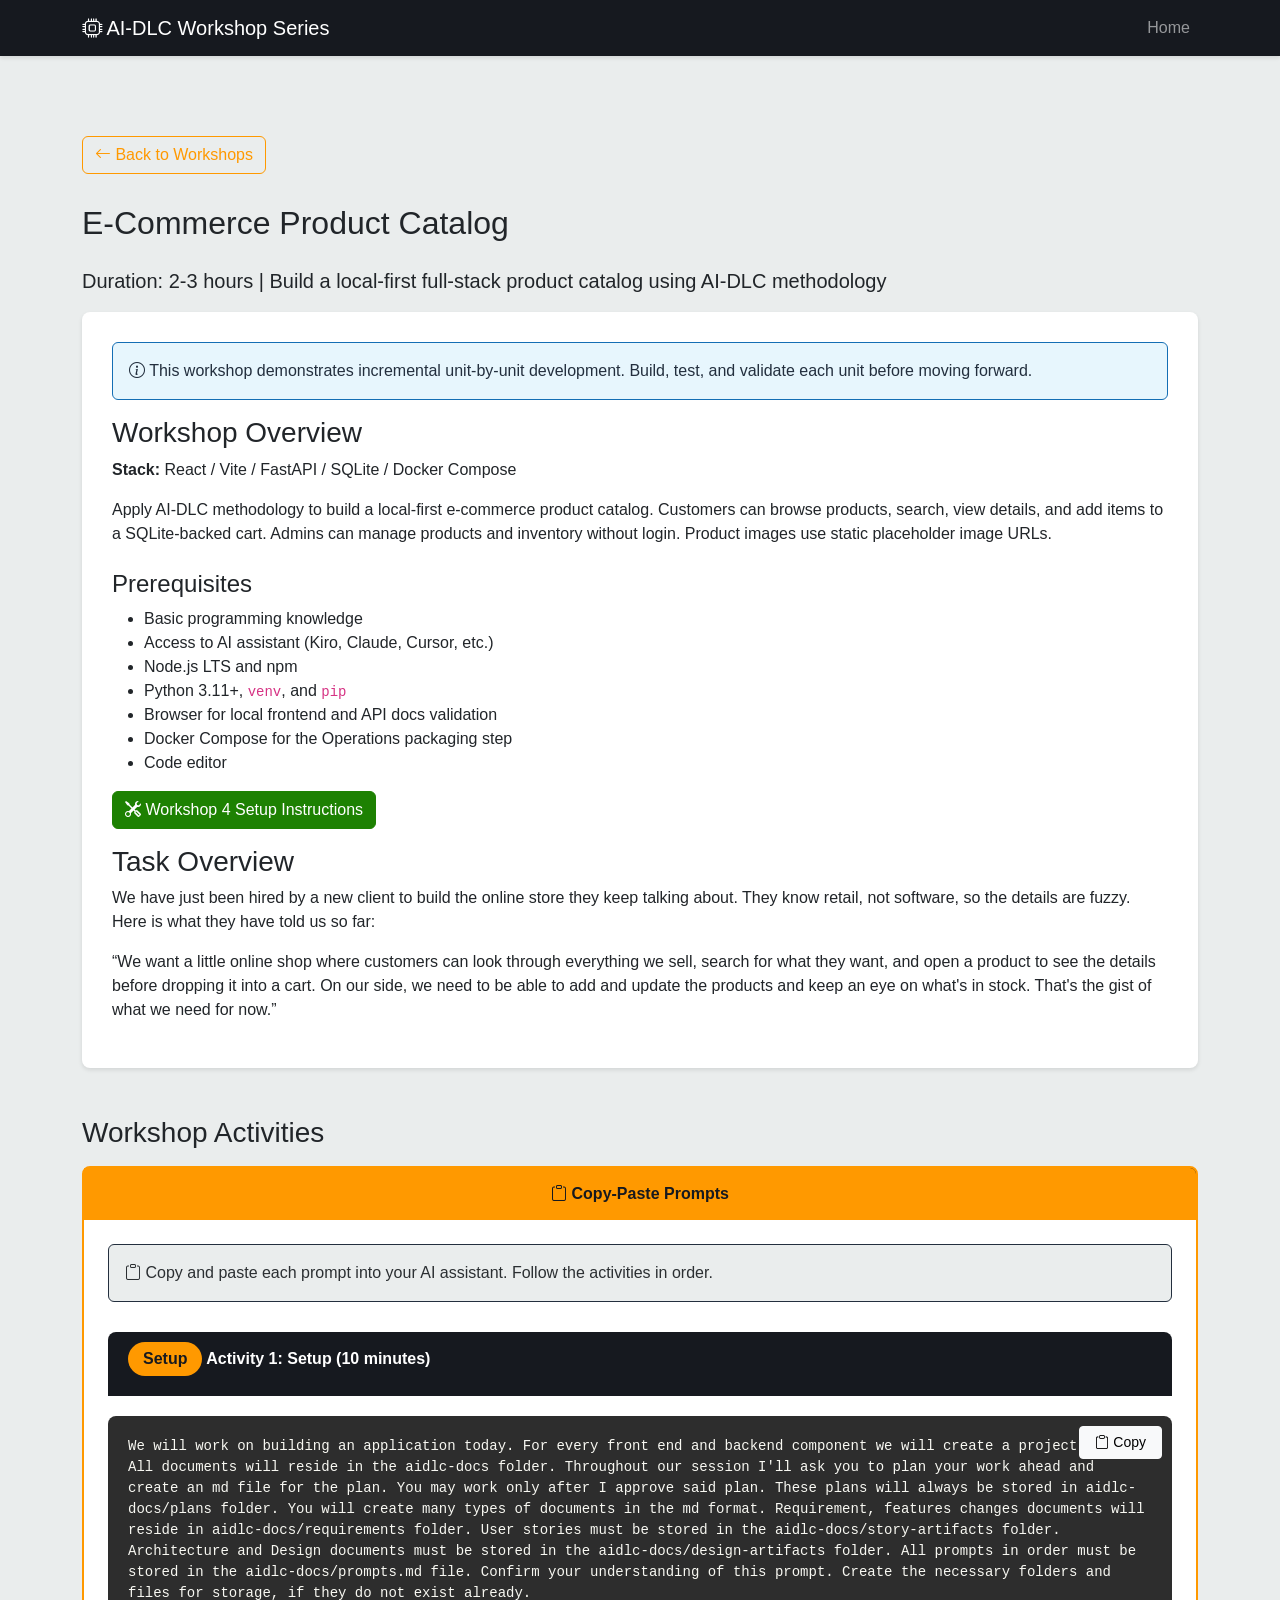
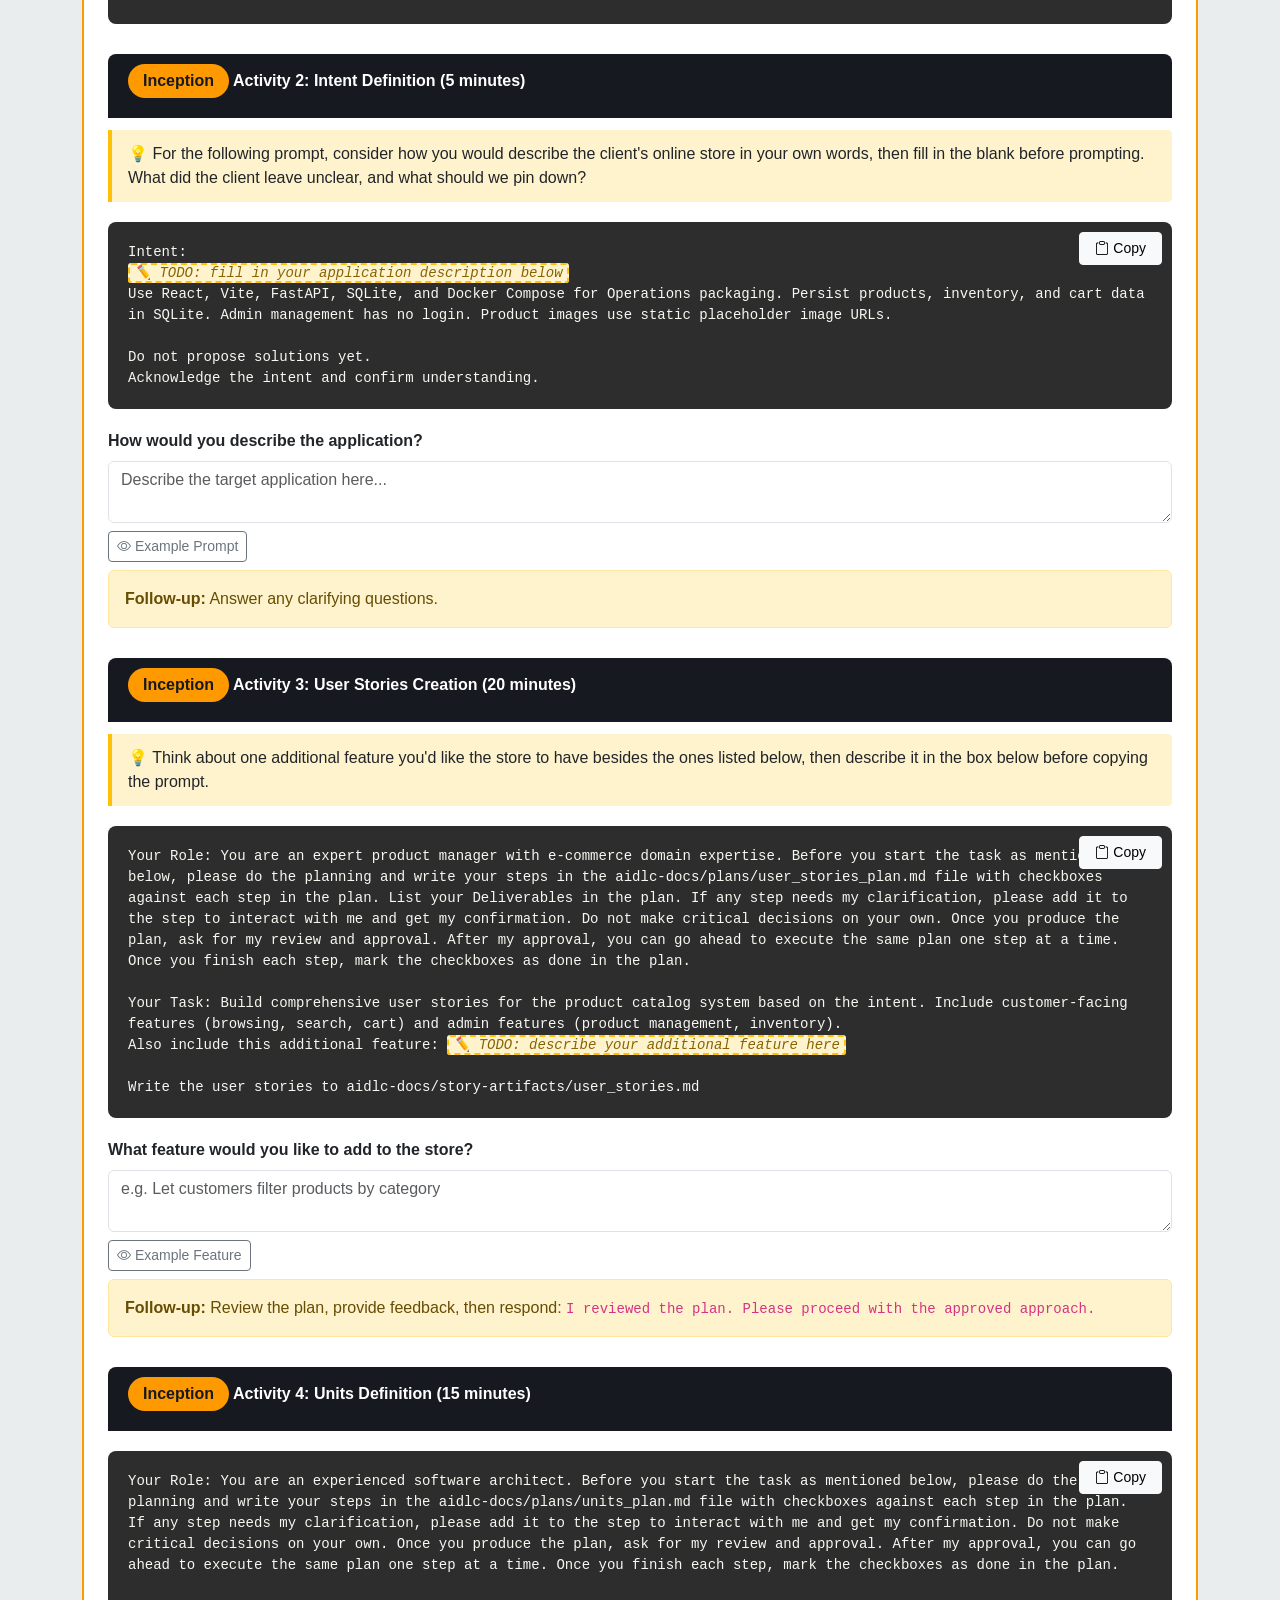
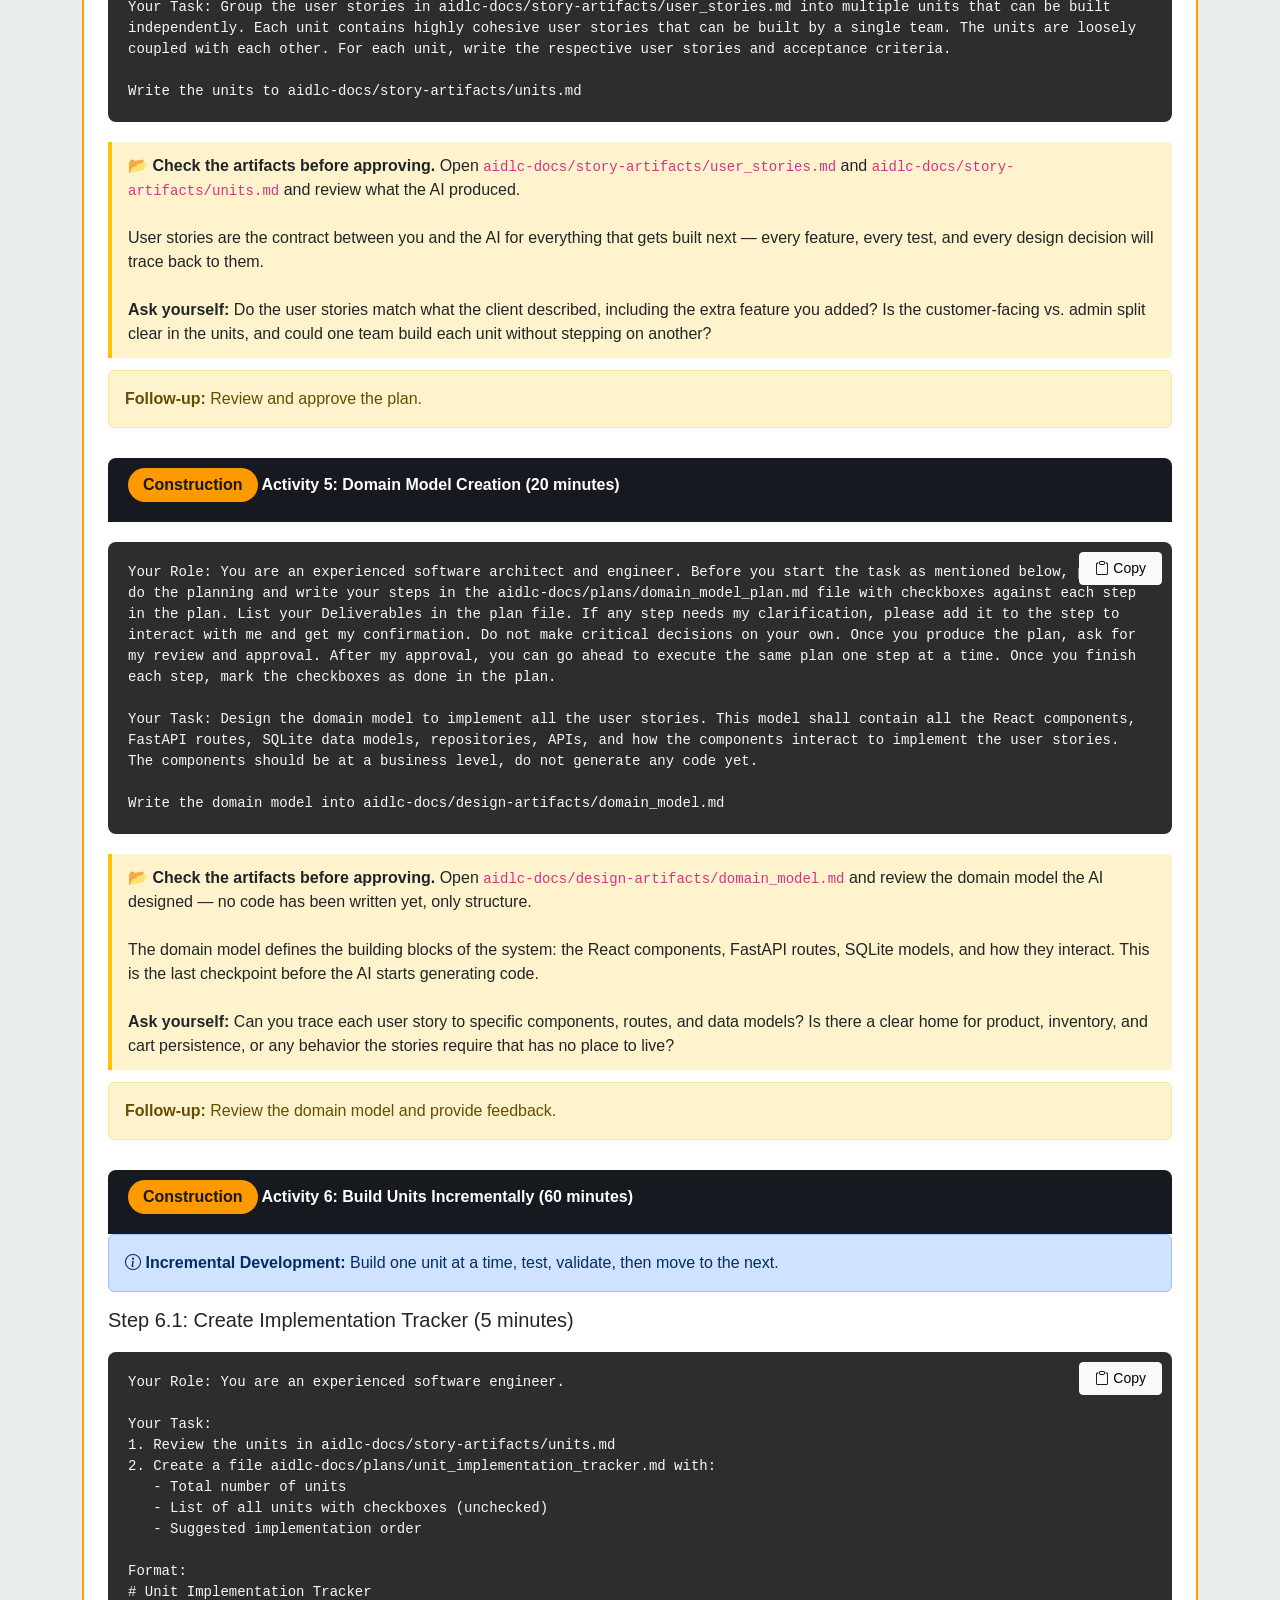
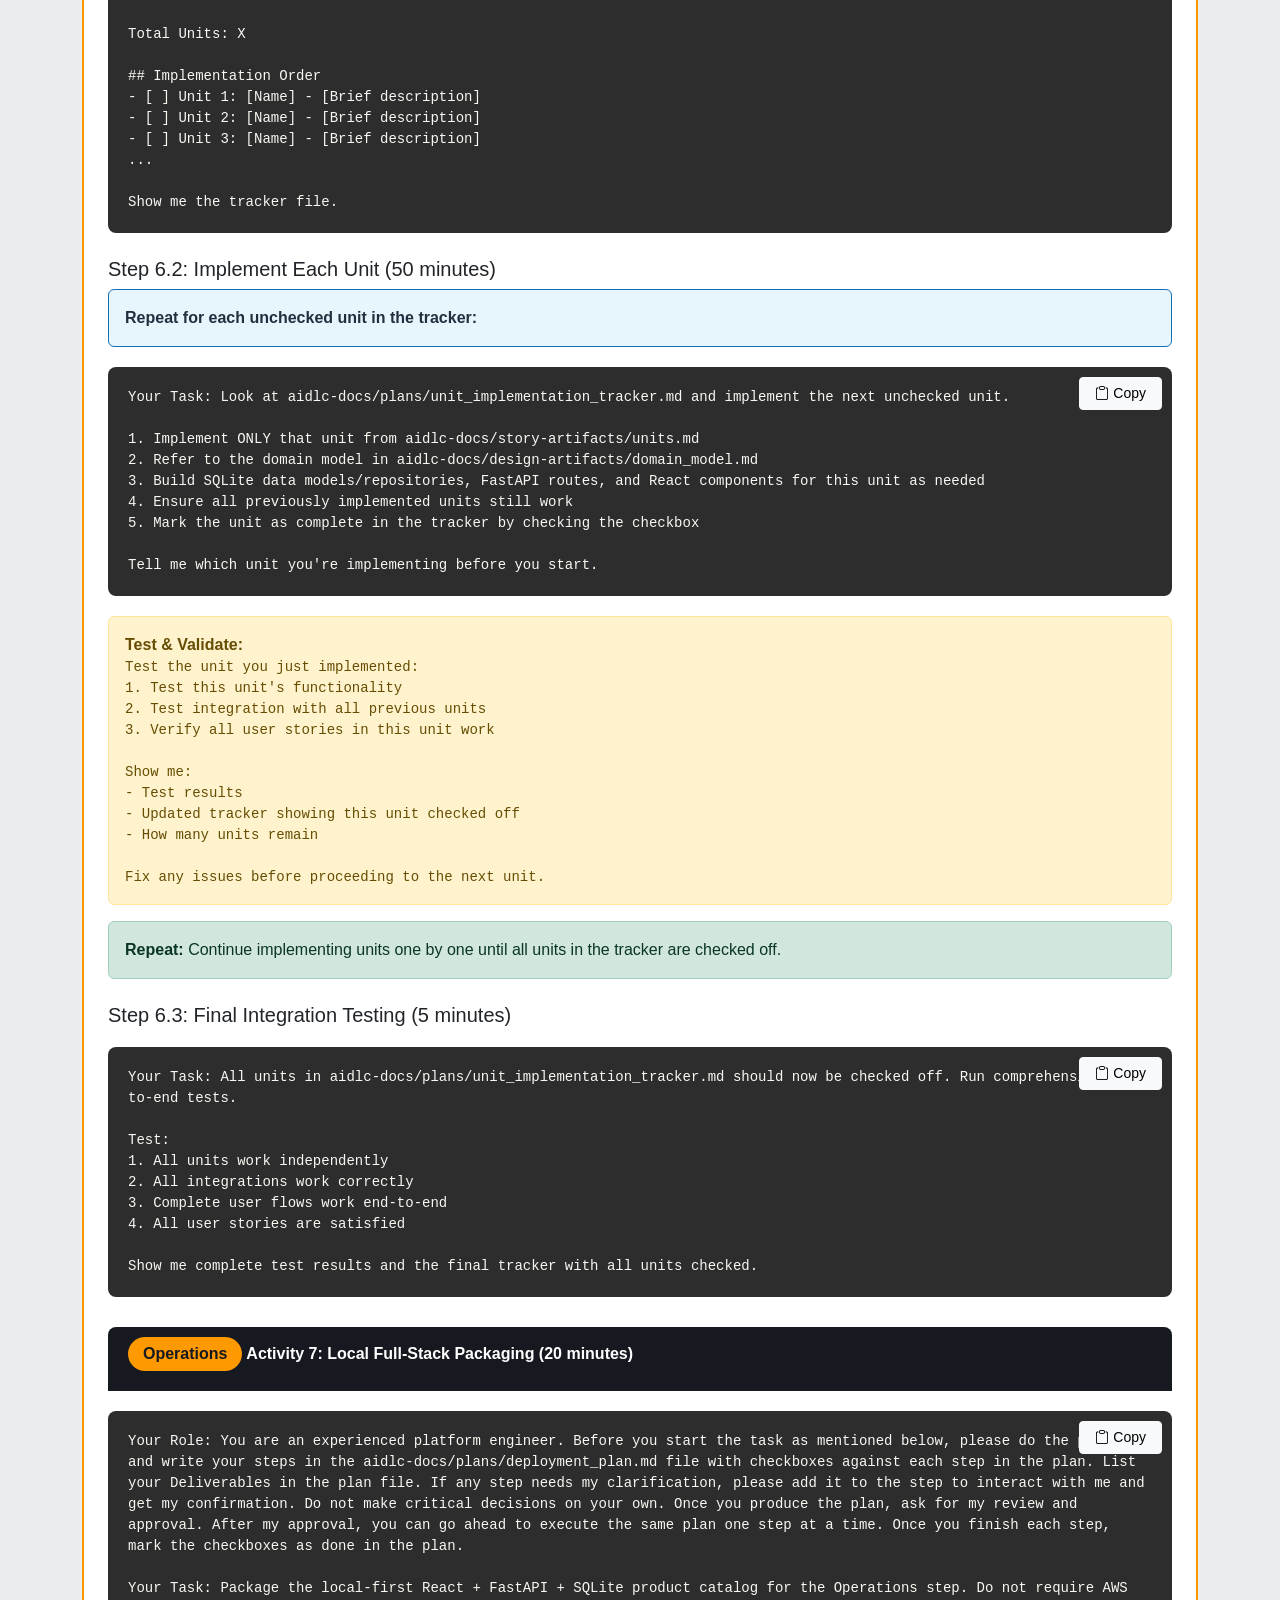
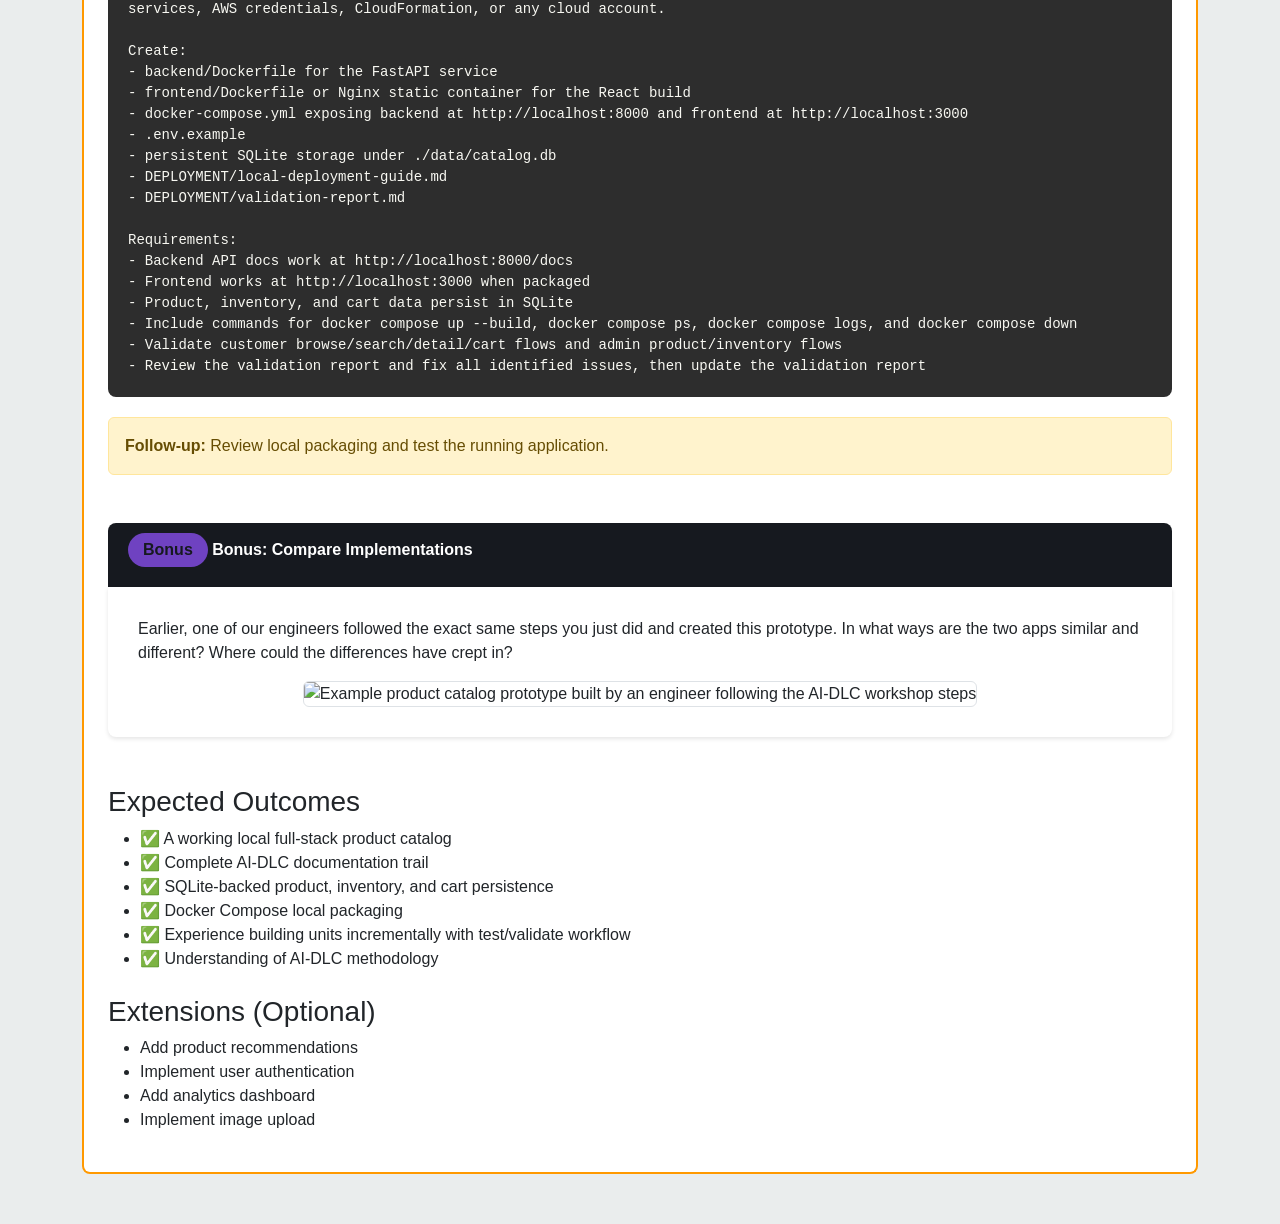
==== commit 512a6edc: "Update workshop 4" ====
--- a/workshop-aidlc/ecommerce-catalog.html
+++ b/workshop-aidlc/ecommerce-catalog.html
@@ -25,6 +25,7 @@
         .phase-inception { background: #bbdefb; color: #1565c0; }
         .phase-construction { background: #c8e6c9; color: #2e7d32; }
         .phase-operations { background: #fff59d; color: #f57f17; }
+        .todo-placeholder { background: #fff3cd; border: 2px dashed #ffc107; padding: 0 4px; border-radius: 3px; font-style: italic; color: #856404; }
     </style>
 </head>
 <body>
@@ -58,6 +59,10 @@
                     <li>Code editor</li>
                 </ul>
                 <a href="setup-instructions.html#workshop-4-setup" class="btn btn-success"><i class="bi bi-tools"></i> Workshop 4 Setup Instructions</a>
+                <p></p>
+                <h3>Task Overview</h3>
+                <p>We have just been hired by a new client to build the online store they keep talking about. They know retail, not software, so the details are fuzzy. Here is what they have told us so far:</p>
+                <p>“We want a little online shop where customers can look through everything we sell, search for what they want, and open a product to see the details before dropping it into a cart. On our side, we need to be able to add and update the products and keep an eye on what's in stock. That's the gist of what we need for now.”</p>
             </div>
             <h3 class="mt-5 mb-3">Workshop Activities</h3>
             <ul class="nav nav-tabs method-tabs" role="tablist">
@@ -219,22 +224,53 @@
 
     <div class="mb-4">
         <div class="prompt-title"><span class="step-badge">Inception</span> Activity 2: Intent Definition (5 minutes)</div>
+        <div class="think-box mb-3">💡 For the following prompt, consider how you would describe the client's online store in your own words, then fill in the blank before prompting. What did the client leave unclear, and what should we pin down?</div>
         <div class="prompt-box"><button class="btn btn-sm btn-light copy-btn" onclick="copyId('p-1',event)"><i class="bi bi-clipboard"></i> Copy</button><pre id="p-1">Intent:
-Build a product catalog system where customers can browse products, search, view details, and add items to cart. Admins can manage products and inventory.
+<span id="p-1-todo" class="todo-placeholder">✏️ TODO: fill in your application description below</span>
 Use React, Vite, FastAPI, SQLite, and Docker Compose for Operations packaging. Persist products, inventory, and cart data in SQLite. Admin management has no login. Product images use static placeholder image URLs.
 
 Do not propose solutions yet.
 Acknowledge the intent and confirm understanding.</pre></div>
+        <div class="mt-3">
+            <label class="form-label fw-bold" for="p-1-input">How would you describe the application?</label>
+            <textarea id="p-1-input" class="form-control" rows="2" placeholder="Describe the target application here..." oninput="updateTodoPlaceholder('p-1-todo', this.value, '✏️ TODO: fill in your application description below')"></textarea>
+        </div>
+        <div class="mt-2">
+            <button class="btn btn-sm btn-outline-secondary" type="button" data-bs-toggle="collapse" data-bs-target="#p-1-example" aria-expanded="false">
+                <i class="bi bi-eye"></i> Example Prompt
+            </button>
+            <div class="collapse mt-2" id="p-1-example">
+                <div class="card card-body bg-light fst-italic">
+                    "Build a product catalog system where customers can browse products, search, view details, and add items to cart. Admins can manage products and inventory."
+                </div>
+            </div>
+        </div>
         <div class="alert alert-warning mt-2"><strong>Follow-up:</strong> Answer any clarifying questions.</div>
     </div>
 
     <div class="mb-4">
         <div class="prompt-title"><span class="step-badge">Inception</span> Activity 3: User Stories Creation (20 minutes)</div>
+        <div class="think-box mb-3">💡 Think about one additional feature you'd like the store to have besides the ones listed below, then describe it in the box below before copying the prompt.</div>
         <div class="prompt-box"><button class="btn btn-sm btn-light copy-btn" onclick="copyId('p-2',event)"><i class="bi bi-clipboard"></i> Copy</button><pre id="p-2">Your Role: You are an expert product manager with e-commerce domain expertise. Before you start the task as mentioned below, please do the planning and write your steps in the aidlc-docs/plans/user_stories_plan.md file with checkboxes against each step in the plan. List your Deliverables in the plan. If any step needs my clarification, please add it to the step to interact with me and get my confirmation. Do not make critical decisions on your own. Once you produce the plan, ask for my review and approval. After my approval, you can go ahead to execute the same plan one step at a time. Once you finish each step, mark the checkboxes as done in the plan.
 
 Your Task: Build comprehensive user stories for the product catalog system based on the intent. Include customer-facing features (browsing, search, cart) and admin features (product management, inventory).
+Also include this additional feature: <span id="p-2-todo" class="todo-placeholder">✏️ TODO: describe your additional feature here</span>
 
 Write the user stories to aidlc-docs/story-artifacts/user_stories.md</pre></div>
+        <div class="mt-3">
+            <label class="form-label fw-bold" for="p-2-input">What feature would you like to add to the store?</label>
+            <textarea id="p-2-input" class="form-control" rows="2" placeholder="e.g. Let customers filter products by category" oninput="updateTodoPlaceholder('p-2-todo', this.value, '✏️ TODO: describe your additional feature here')"></textarea>
+        </div>
+        <div class="mt-2">
+            <button class="btn btn-sm btn-outline-secondary" type="button" data-bs-toggle="collapse" data-bs-target="#p-2-example" aria-expanded="false">
+                <i class="bi bi-eye"></i> Example Feature
+            </button>
+            <div class="collapse mt-2" id="p-2-example">
+                <div class="card card-body bg-light fst-italic">
+                    "Let customers filter products by category"
+                </div>
+            </div>
+        </div>
         <div class="alert alert-warning mt-2"><strong>Follow-up:</strong> Review the plan, provide feedback, then respond: <code>I reviewed the plan. Please proceed with the approved approach.</code></div>
     </div>
 
@@ -245,6 +281,13 @@
 Your Task: Group the user stories in aidlc-docs/story-artifacts/user_stories.md into multiple units that can be built independently. Each unit contains highly cohesive user stories that can be built by a single team. The units are loosely coupled with each other. For each unit, write the respective user stories and acceptance criteria.
 
 Write the units to aidlc-docs/story-artifacts/units.md</pre></div>
+        <div class="think-box mt-3">
+            <strong>📂 Check the artifacts before approving.</strong> Open <code>aidlc-docs/story-artifacts/user_stories.md</code> and <code>aidlc-docs/story-artifacts/units.md</code> and review what the AI produced.
+            <br><br>
+            User stories are the contract between you and the AI for everything that gets built next — every feature, every test, and every design decision will trace back to them.
+            <br><br>
+            <strong>Ask yourself:</strong> Do the user stories match what the client described, including the extra feature you added? Is the customer-facing vs. admin split clear in the units, and could one team build each unit without stepping on another?
+        </div>
         <div class="alert alert-warning mt-2"><strong>Follow-up:</strong> Review and approve the plan.</div>
     </div>
 
@@ -255,6 +298,13 @@
 Your Task: Design the domain model to implement all the user stories. This model shall contain all the React components, FastAPI routes, SQLite data models, repositories, APIs, and how the components interact to implement the user stories. The components should be at a business level, do not generate any code yet.
 
 Write the domain model into aidlc-docs/design-artifacts/domain_model.md</pre></div>
+        <div class="think-box mt-3">
+            <strong>📂 Check the artifacts before approving.</strong> Open <code>aidlc-docs/design-artifacts/domain_model.md</code> and review the domain model the AI designed — no code has been written yet, only structure.
+            <br><br>
+            The domain model defines the building blocks of the system: the React components, FastAPI routes, SQLite models, and how they interact. This is the last checkpoint before the AI starts generating code.
+            <br><br>
+            <strong>Ask yourself:</strong> Can you trace each user story to specific components, routes, and data models? Is there a clear home for product, inventory, and cart persistence, or any behavior the stories require that has no place to live?
+        </div>
         <div class="alert alert-warning mt-2"><strong>Follow-up:</strong> Review the domain model and provide feedback.</div>
     </div>
 
@@ -344,6 +394,16 @@
 - Validate customer browse/search/detail/cart flows and admin product/inventory flows
 - Review the validation report and fix all identified issues, then update the validation report</pre></div>
         <div class="alert alert-warning mt-2"><strong>Follow-up:</strong> Review local packaging and test the running application.</div>
+    </div>
+
+    <div class="mb-4 mt-5">
+        <div class="prompt-title"><span class="step-badge" style="background:#6f42c1;">Bonus</span> Bonus: Compare Implementations</div>
+        <div class="vision-section" style="border-radius:0 0 8px 8px;margin-top:0">
+            <p>Earlier, one of our engineers followed the exact same steps you just did and created this prototype. In what ways are the two apps similar and different? Where could the differences have crept in?</p>
+            <div class="text-center mt-3">
+                <img src="../images/aidlc_workshop4_example.png" alt="Example product catalog prototype built by an engineer following the AI-DLC workshop steps" class="img-fluid rounded border" style="max-width:100%;">
+            </div>
+        </div>
     </div>
 
     <!-- Expected Outcomes -->
@@ -387,6 +447,12 @@
             setTimeout(() => { btn.innerHTML = orig; btn.classList.remove('btn-success'); btn.classList.add('btn-light'); }, 2000);
         });
     }
+    function updateTodoPlaceholder(spanId, value, defaultText) {
+        const span = document.getElementById(spanId);
+        if (!span) return;
+        span.textContent = value.trim() || defaultText;
+        span.classList.toggle('todo-placeholder', !value.trim());
+    }
     </script>
 </body>
 </html>
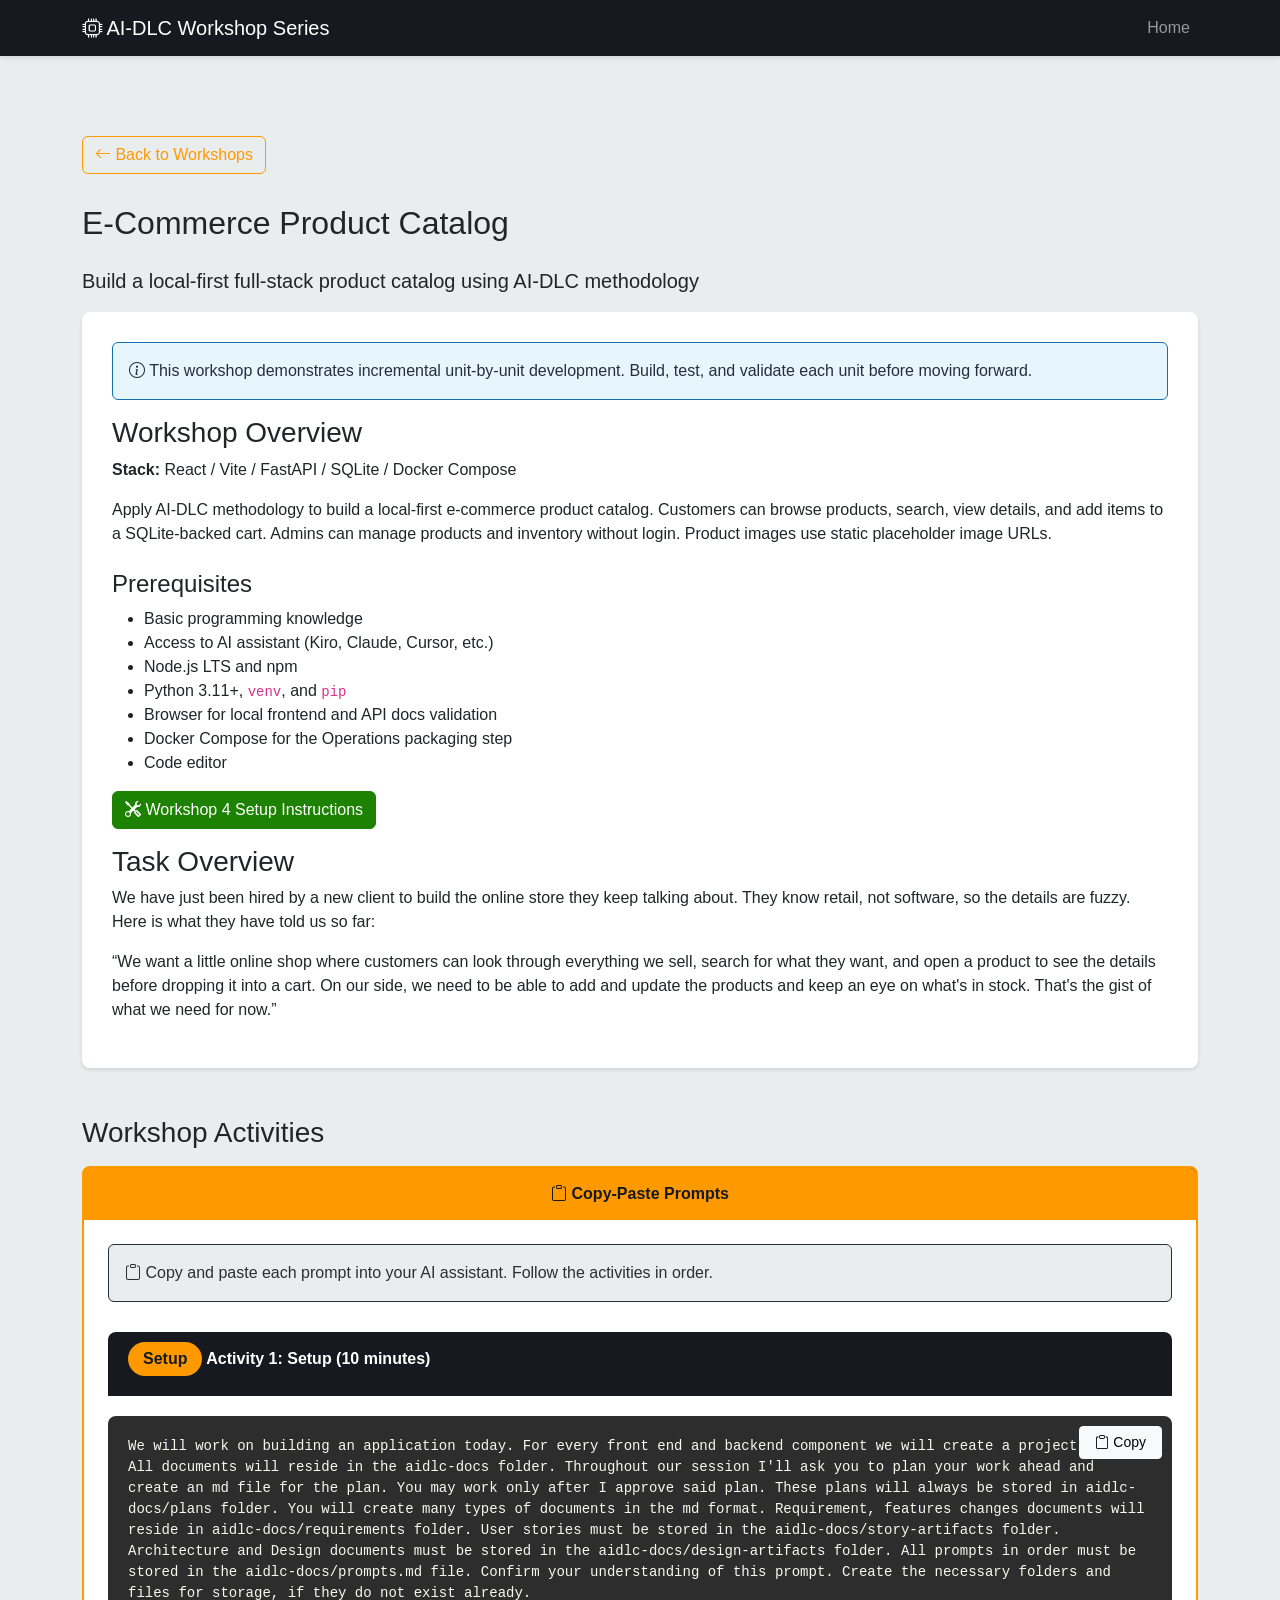
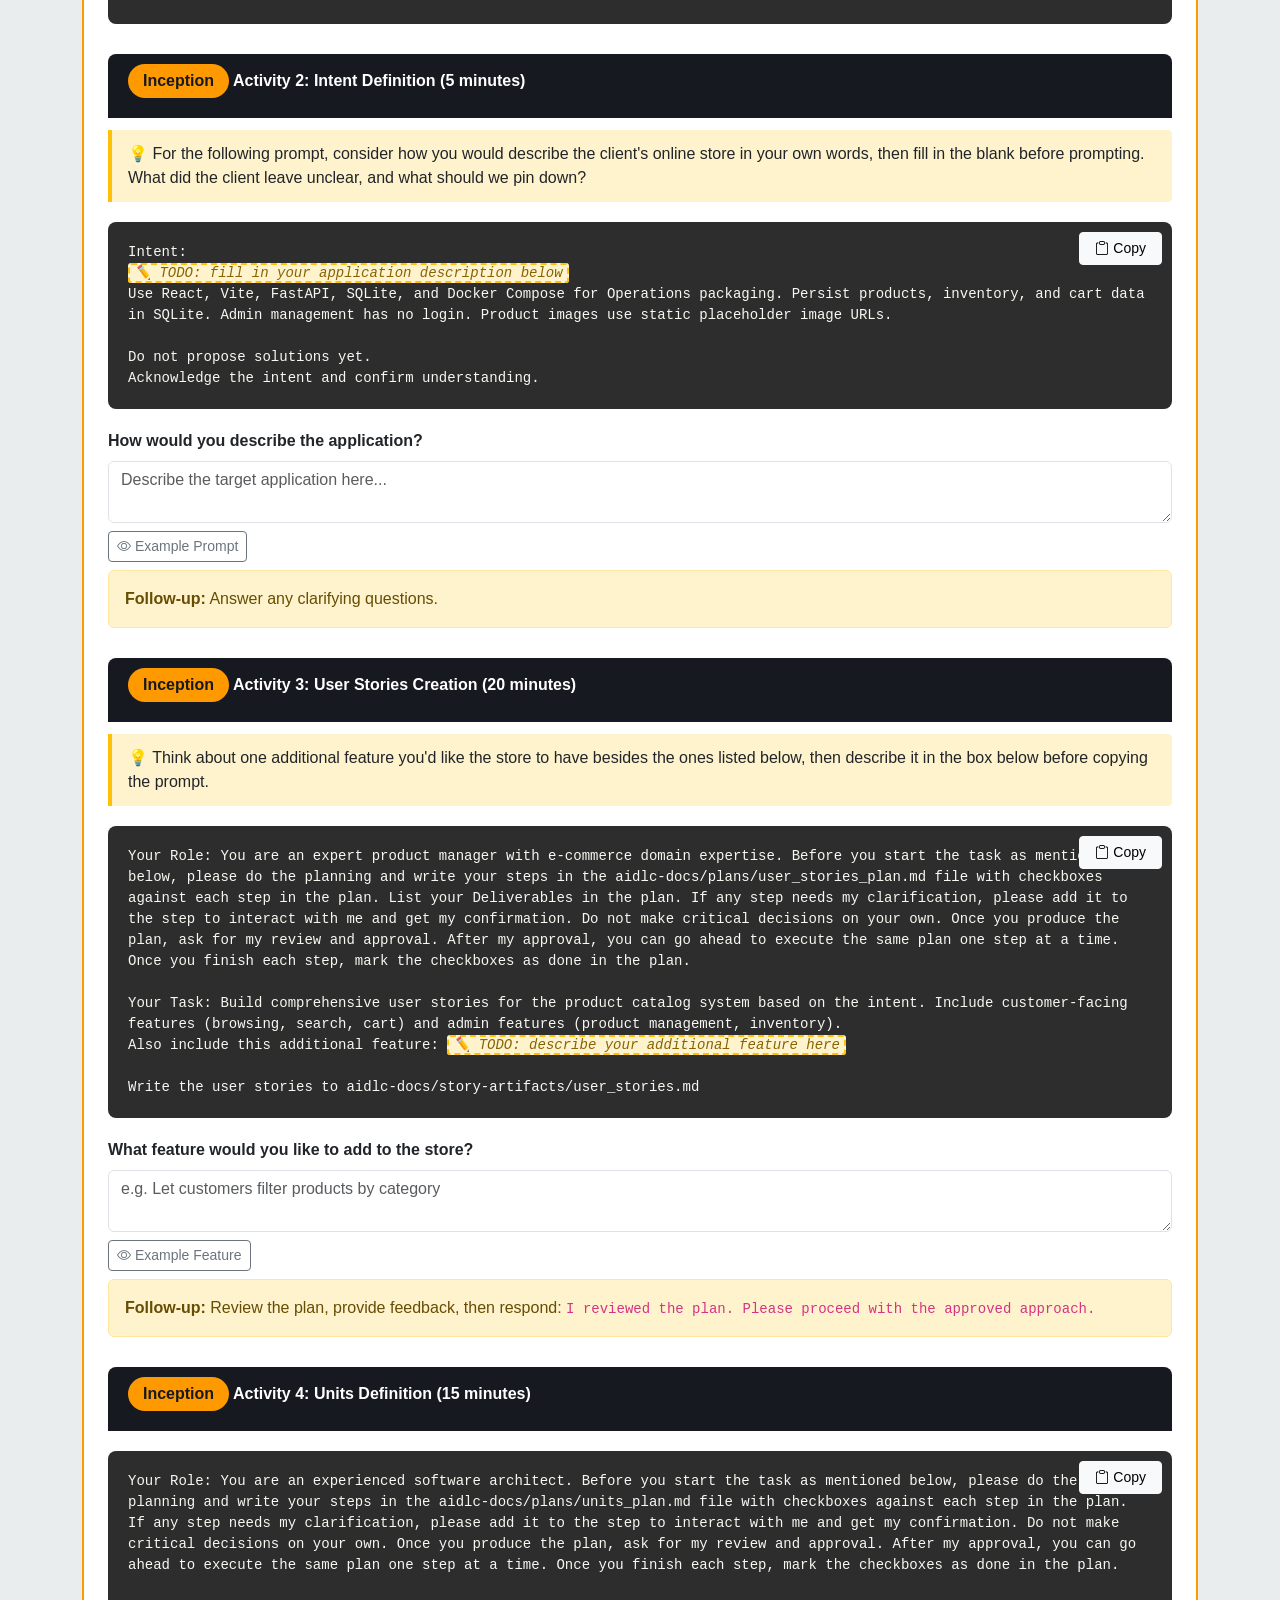
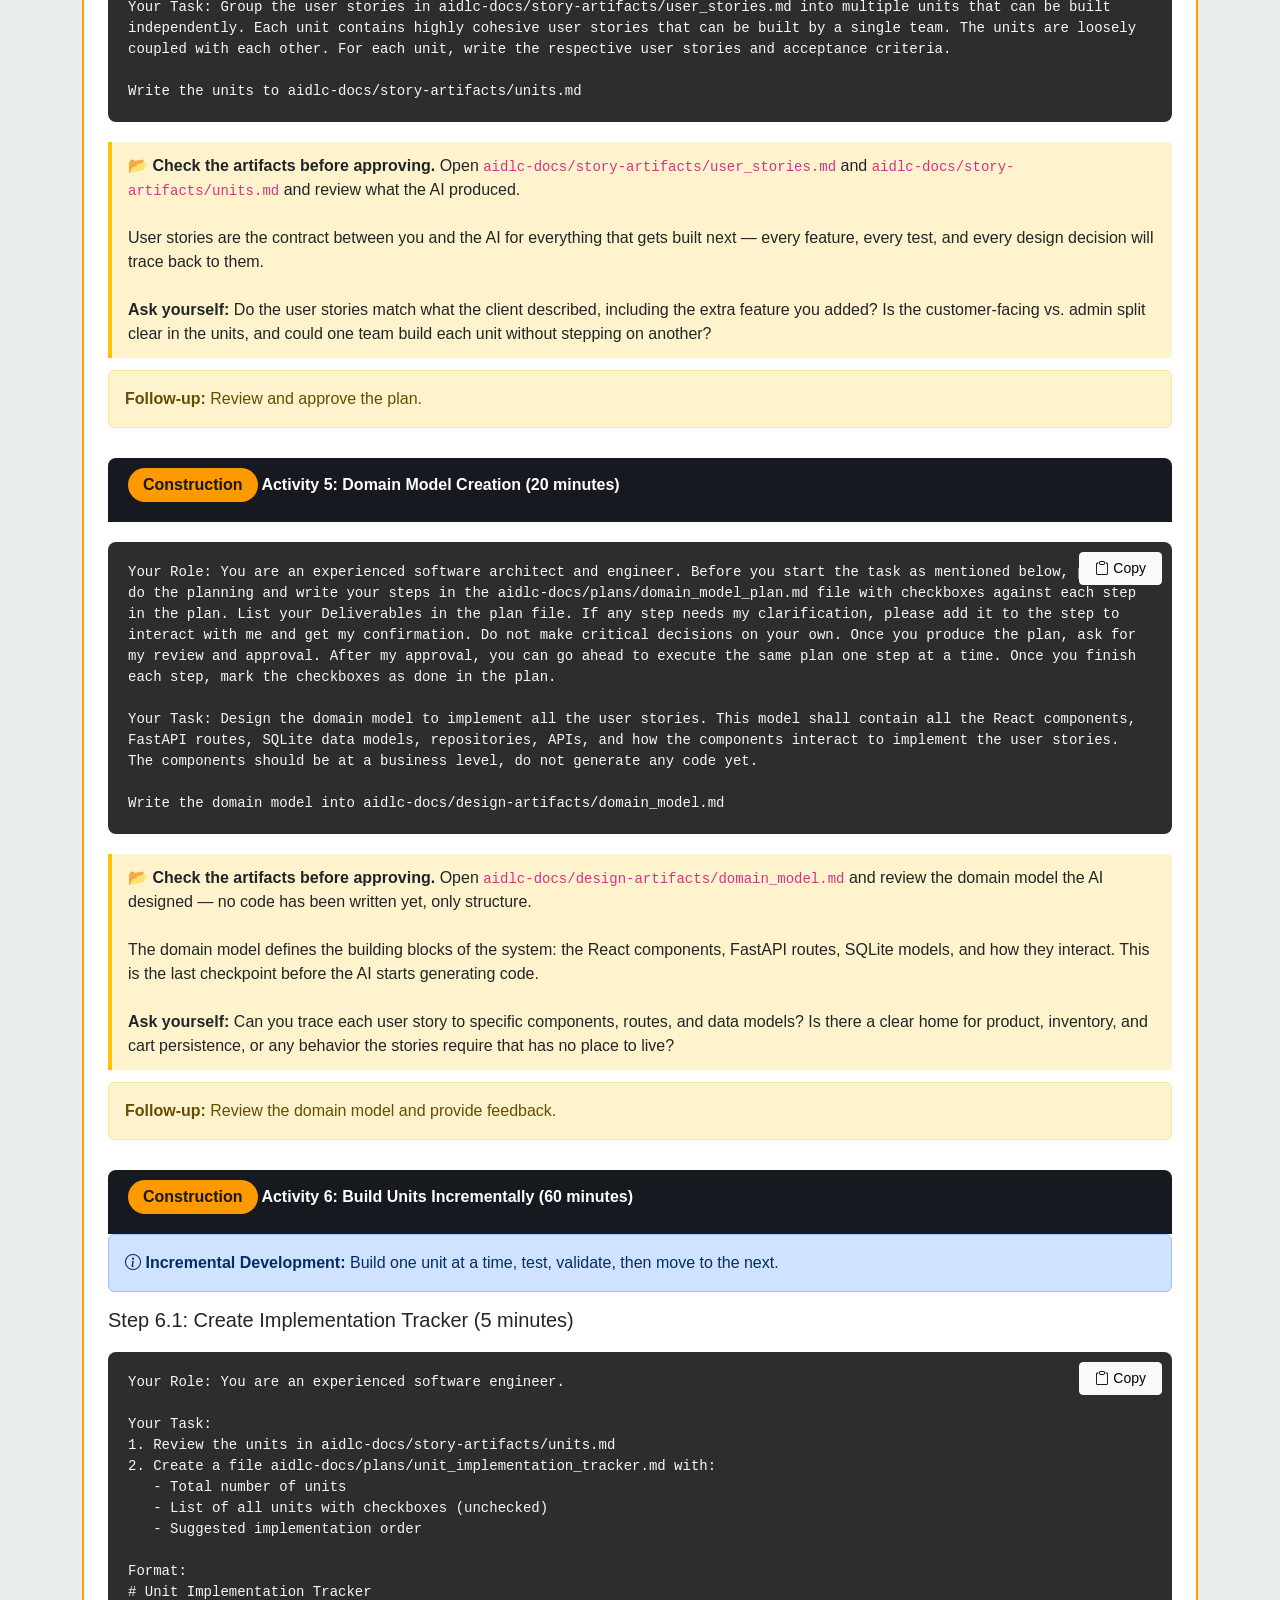
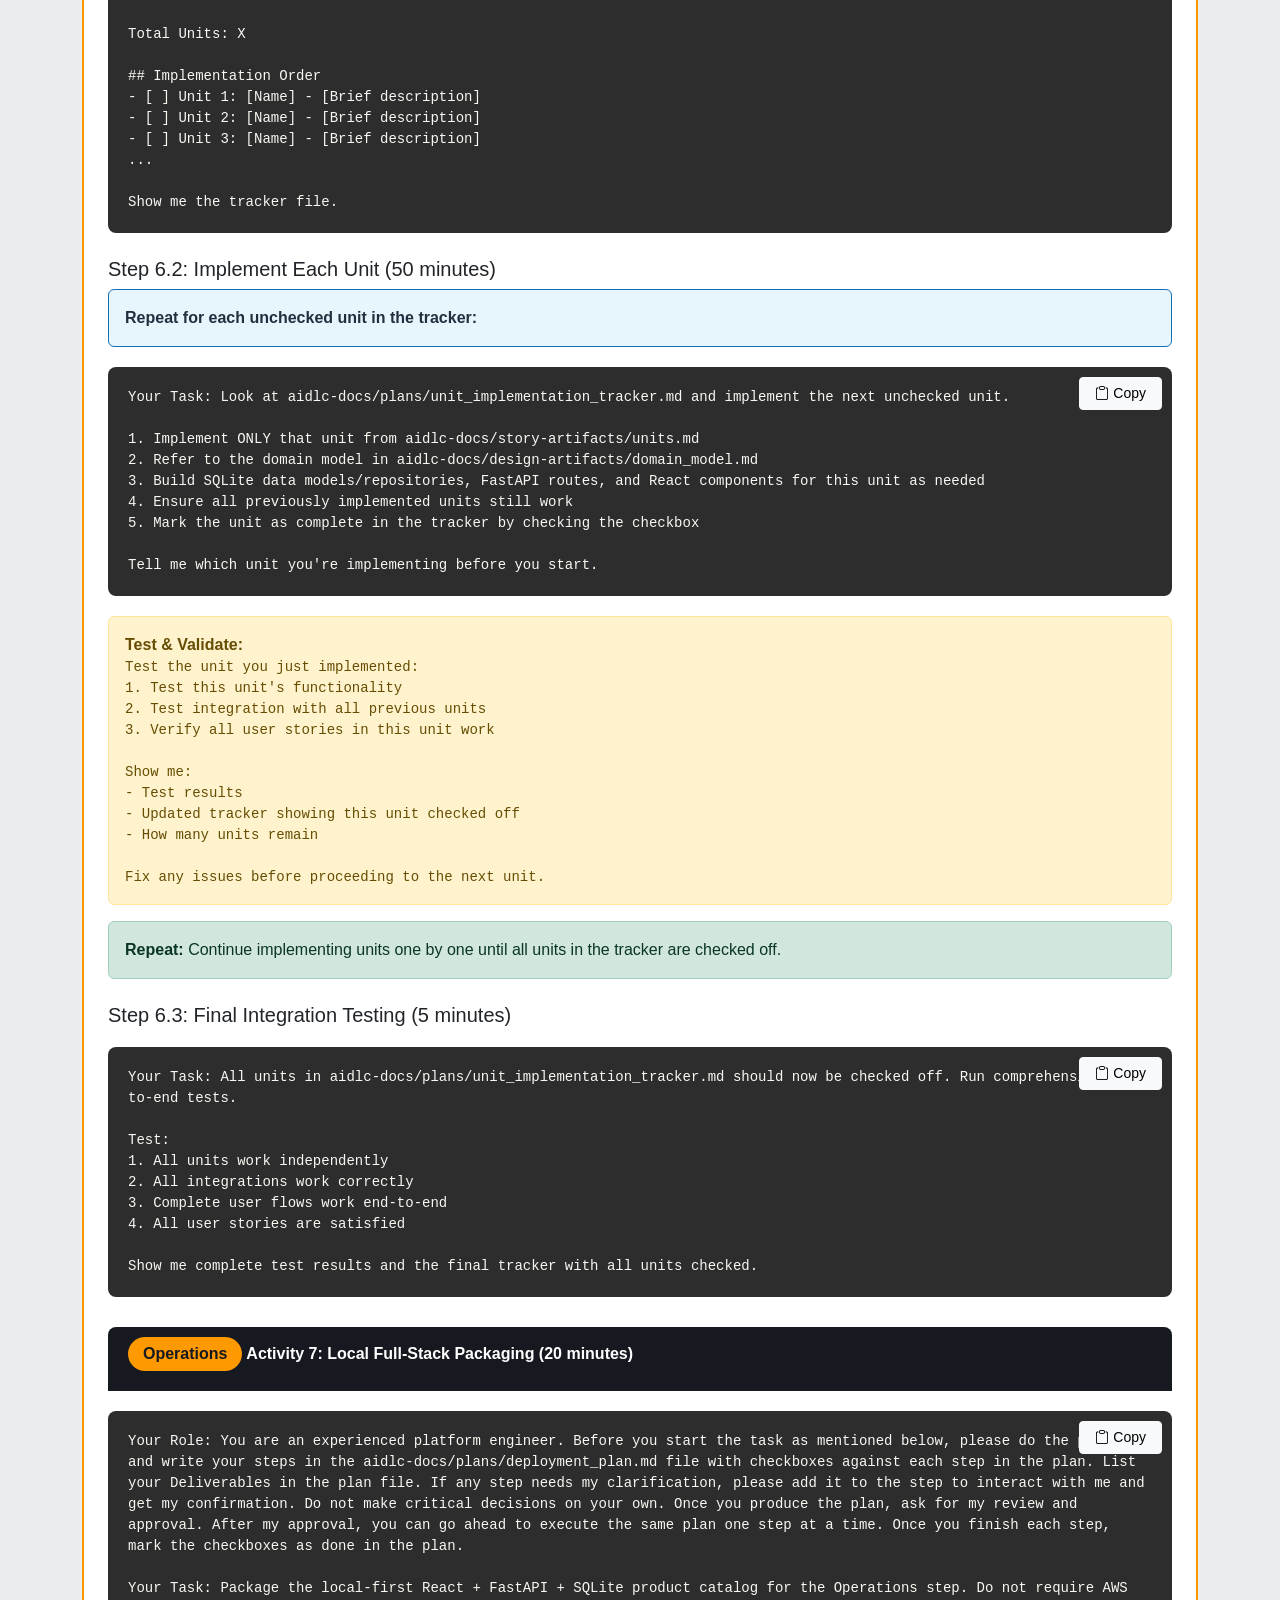
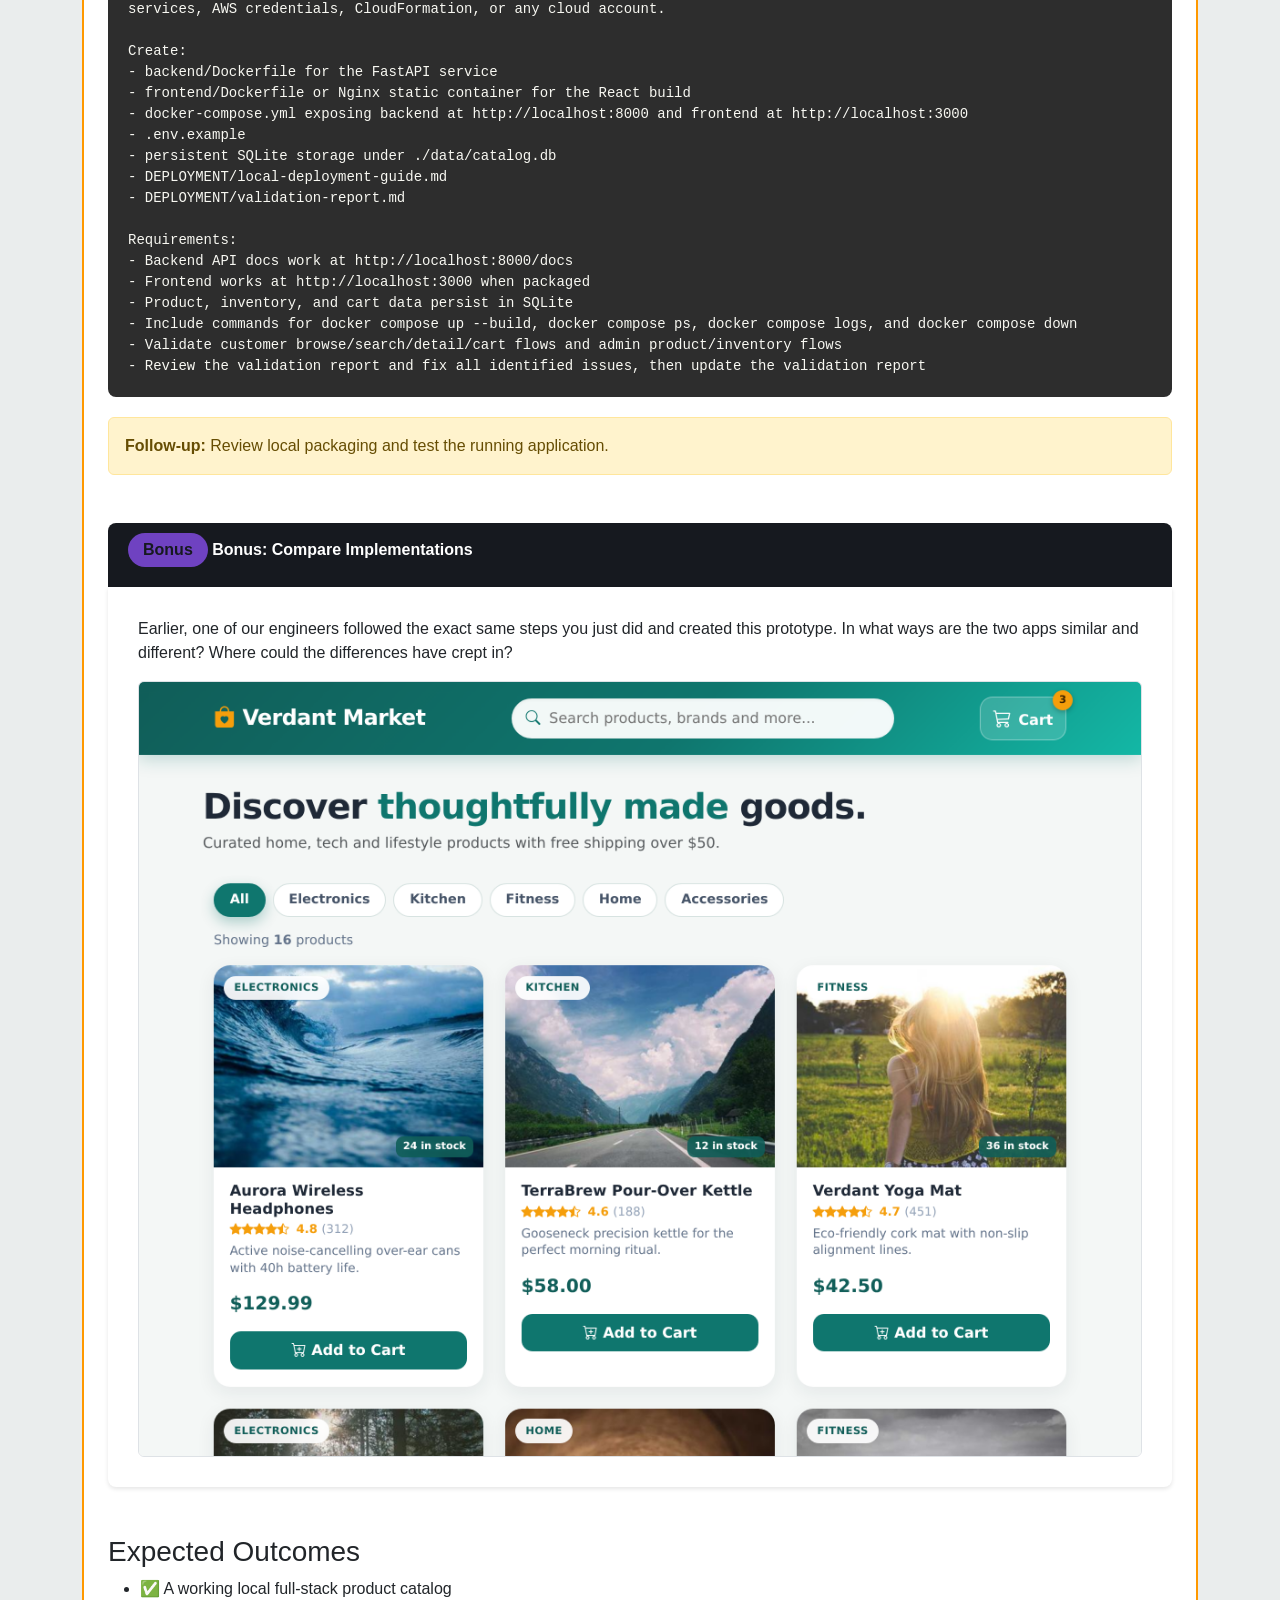
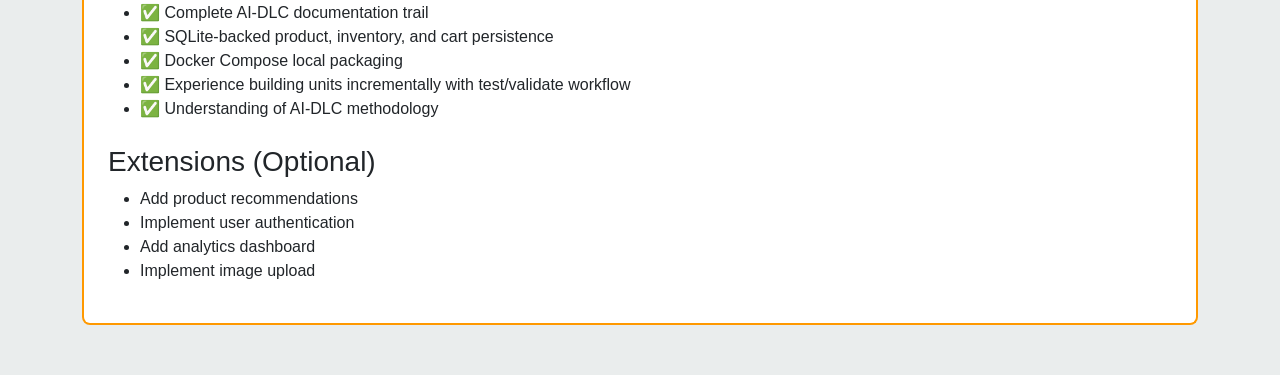
==== commit 3428e7de: "Remove durations" ====
--- a/workshop-aidlc/ecommerce-catalog.html
+++ b/workshop-aidlc/ecommerce-catalog.html
@@ -42,7 +42,7 @@
         <div class="container">
             <a href="index.html" class="btn btn-outline-primary back-btn"><i class="bi bi-arrow-left"></i> Back to Workshops</a>
             <h2 class="mb-4"><span id="workshop-number"></span>E-Commerce Product Catalog</h2>
-            <p class="lead">Duration: 2-3 hours | Build a local-first full-stack product catalog using AI-DLC methodology</p>
+            <p class="lead">Build a local-first full-stack product catalog using AI-DLC methodology</p>
             <div class="vision-section">
                 <div class="alert alert-info"><i class="bi bi-info-circle"></i> This workshop demonstrates incremental unit-by-unit development. Build, test, and validate each unit before moving forward.</div>
                 <h3>Workshop Overview</h3>
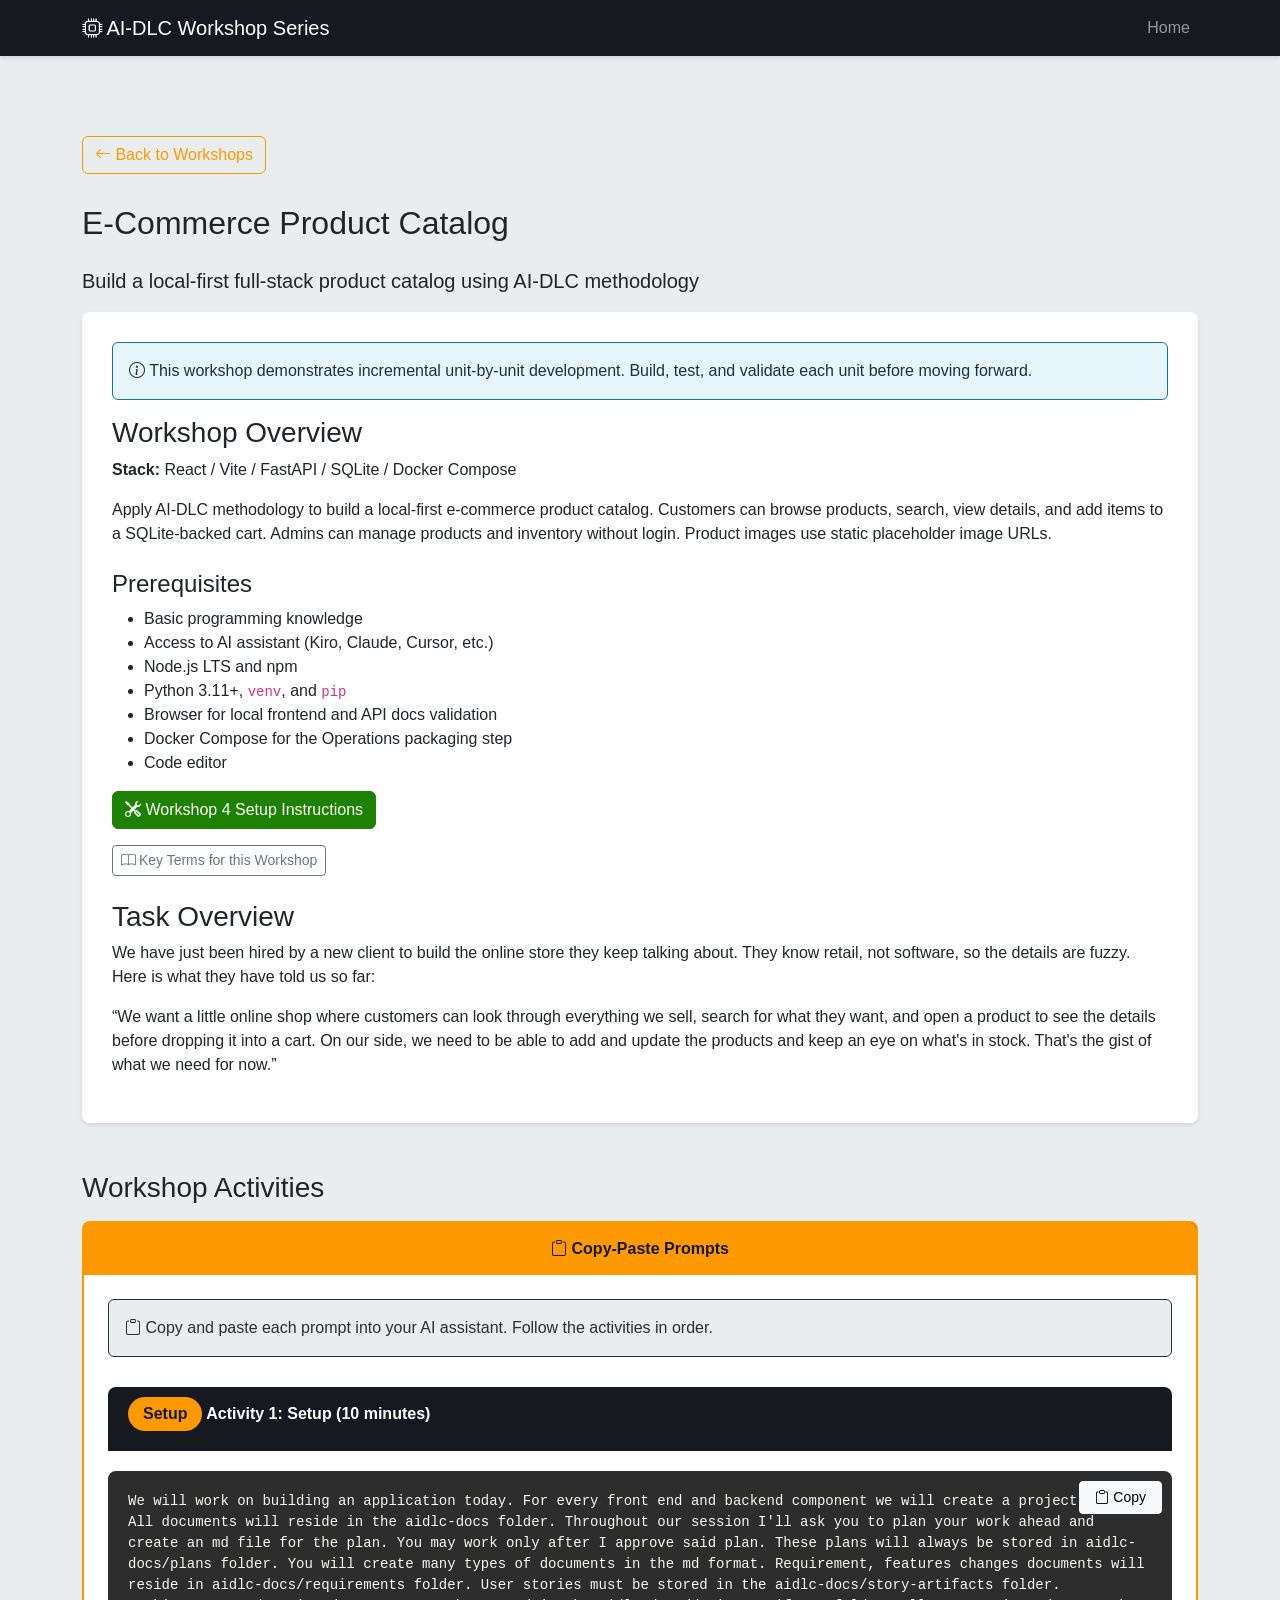
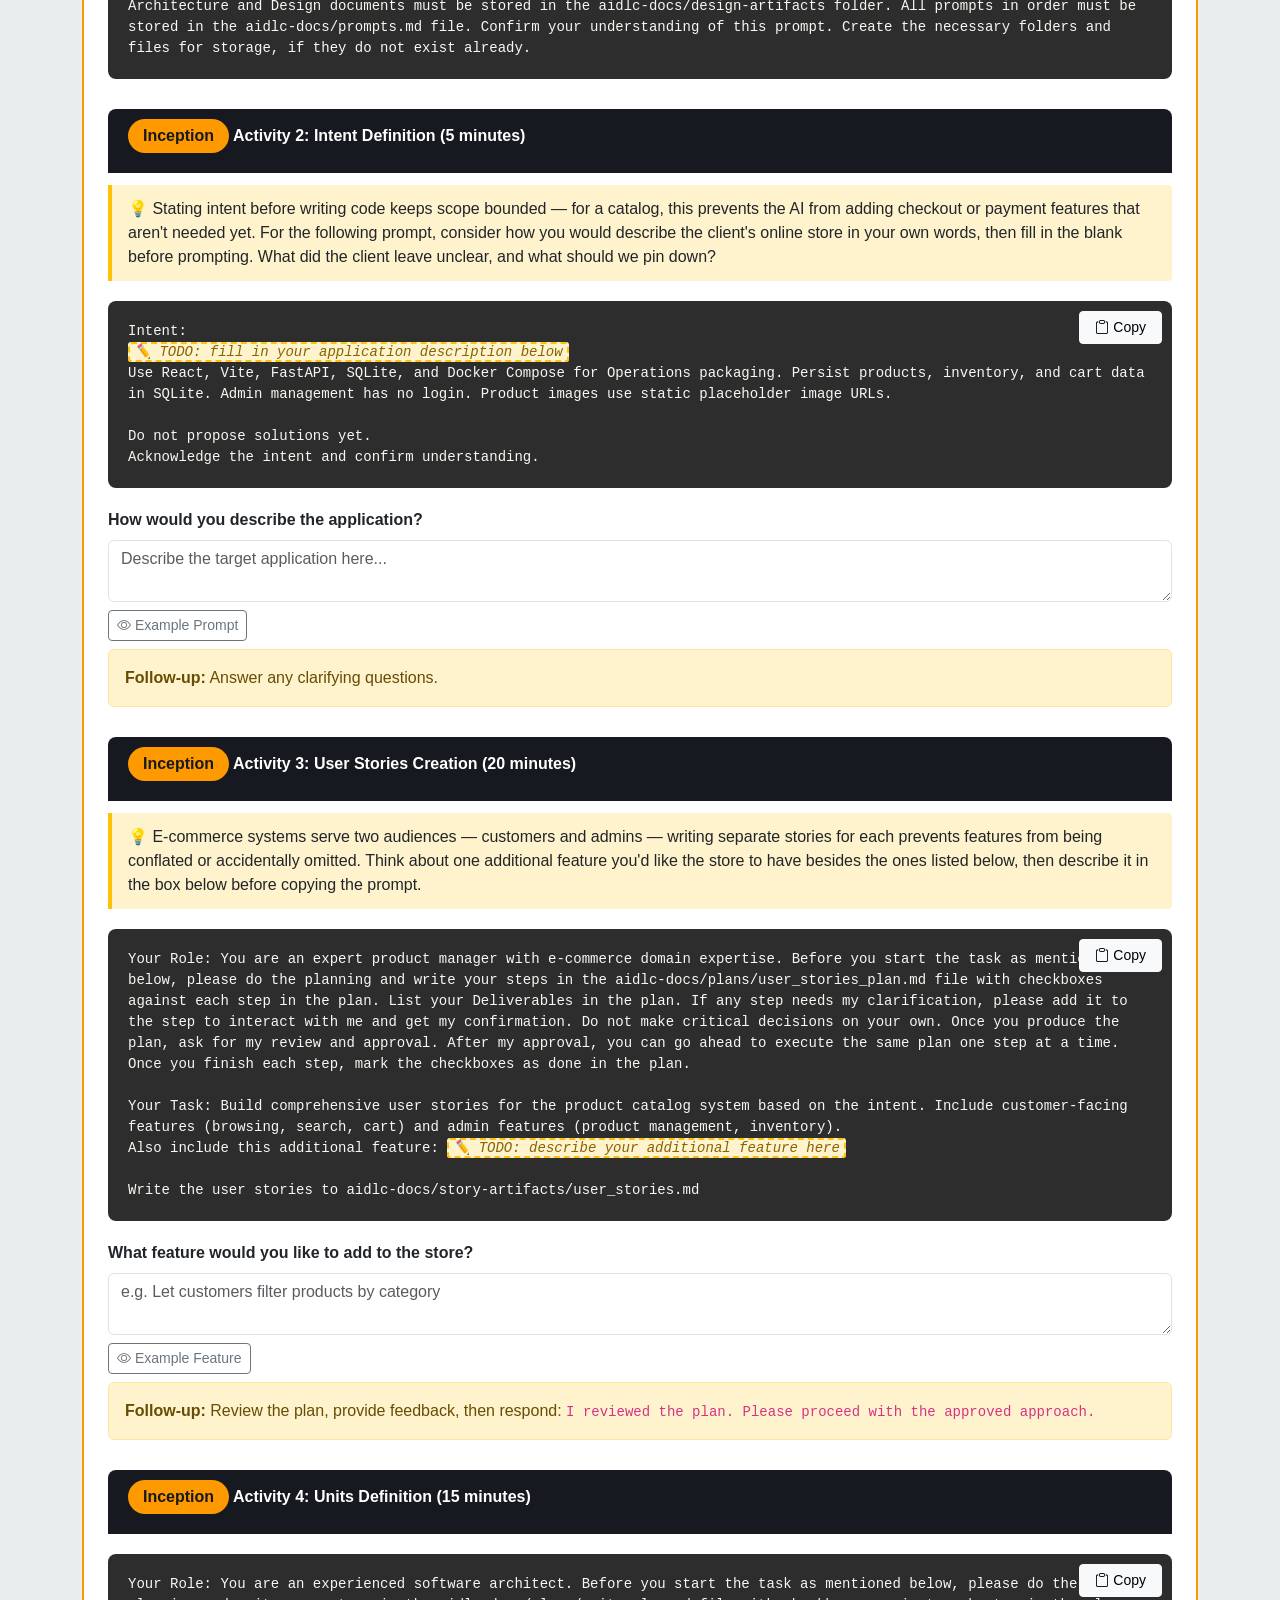
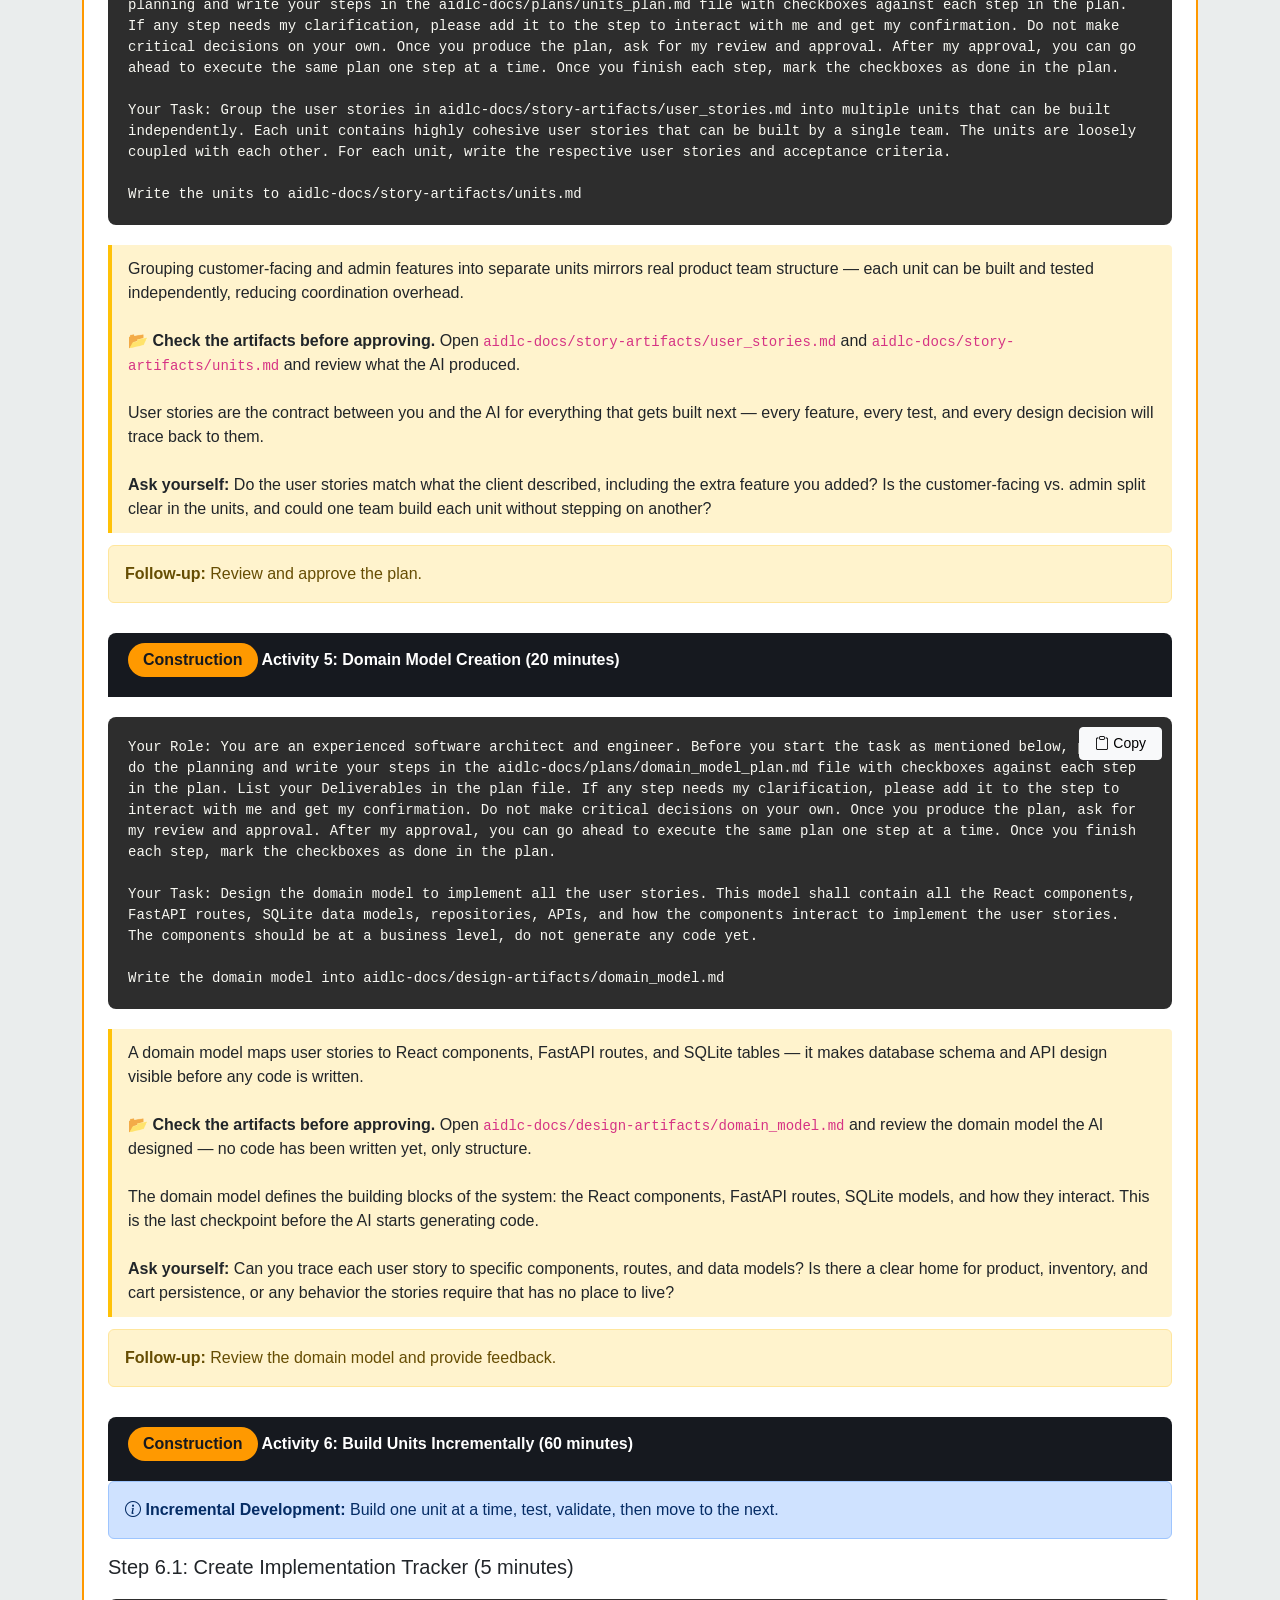
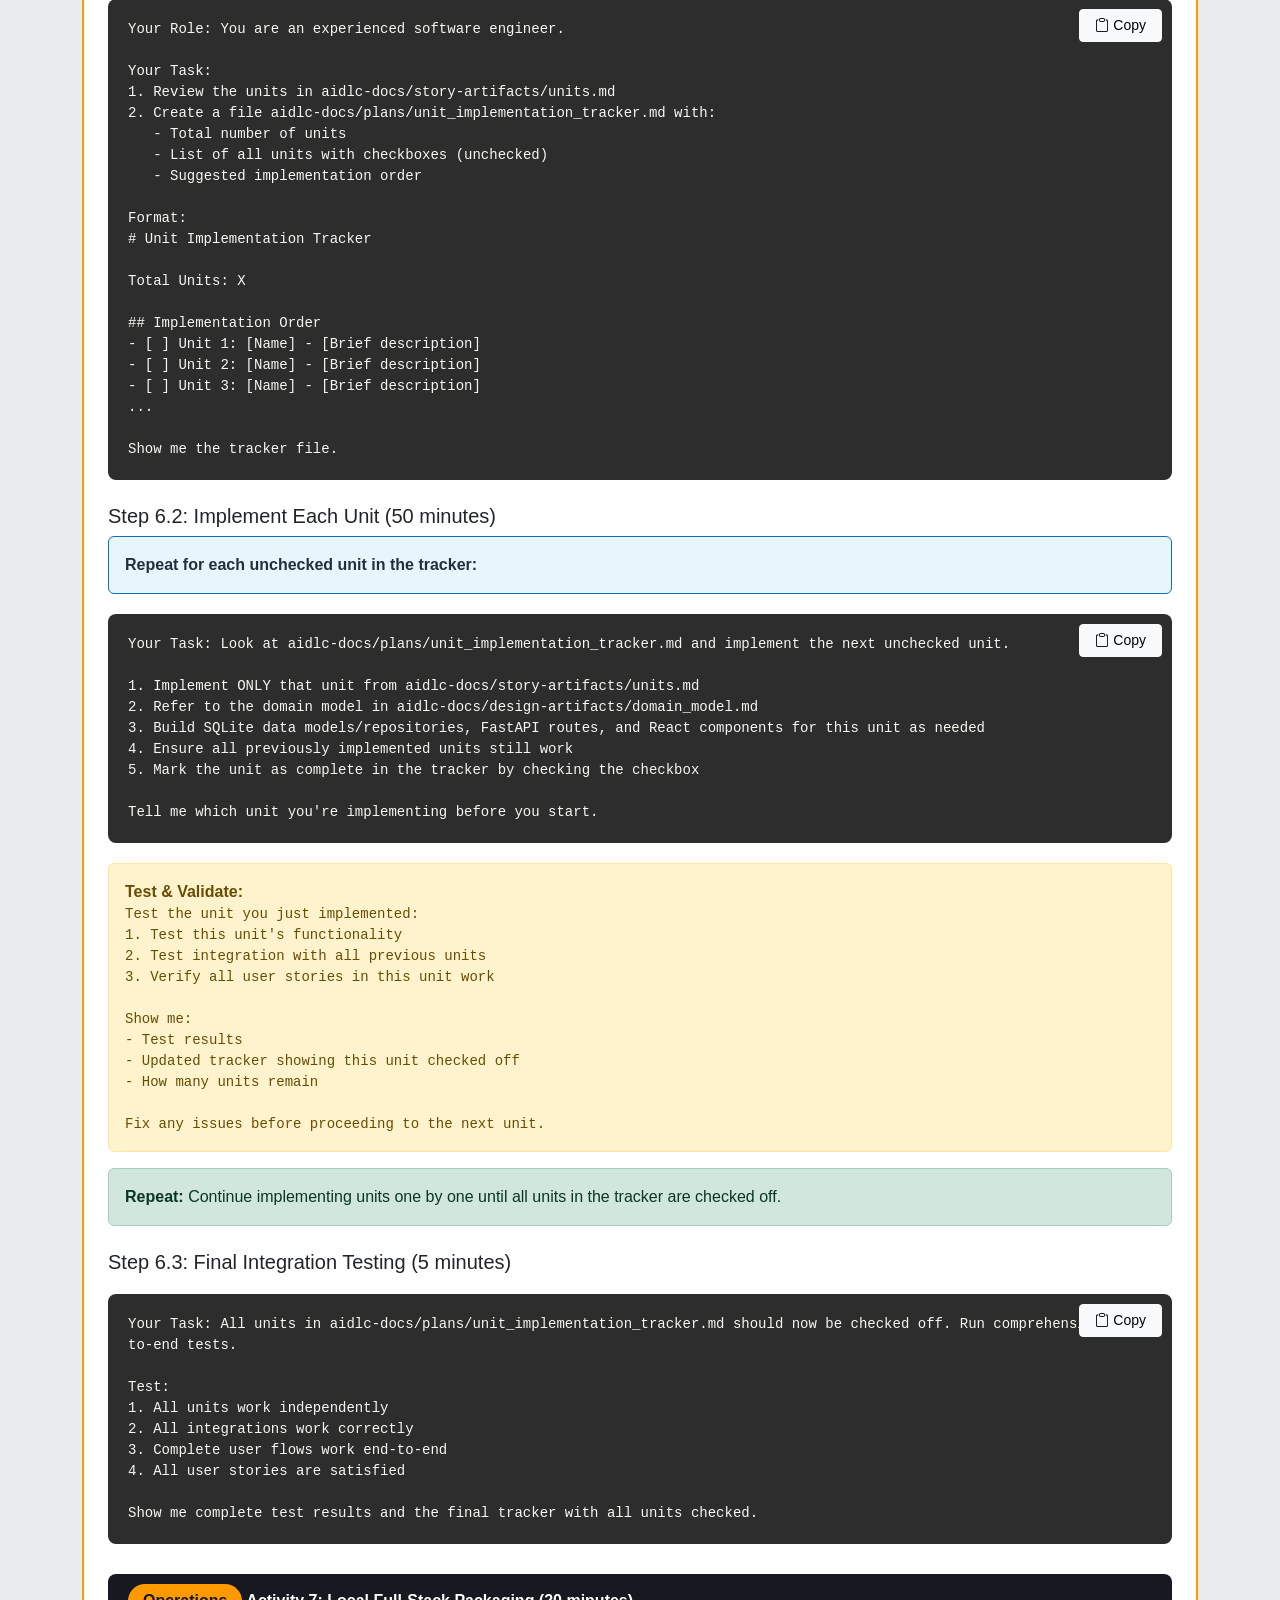
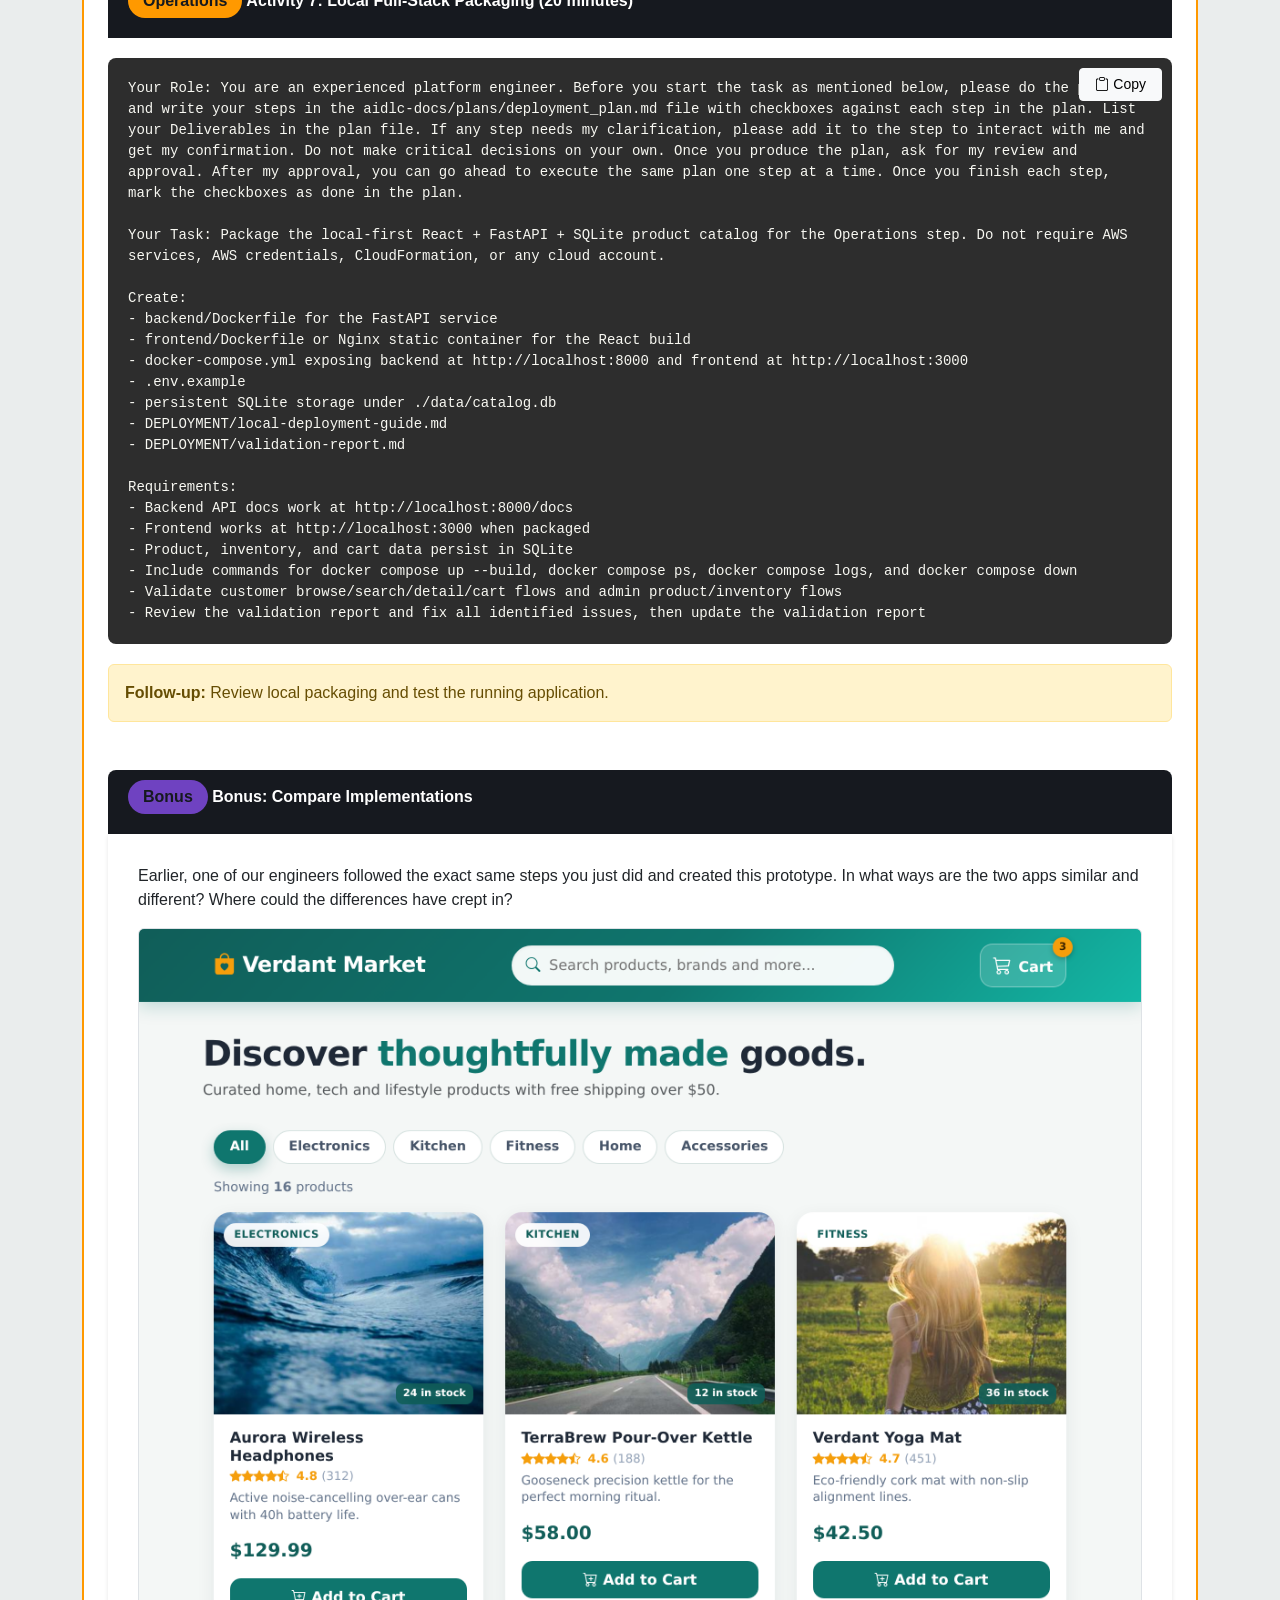
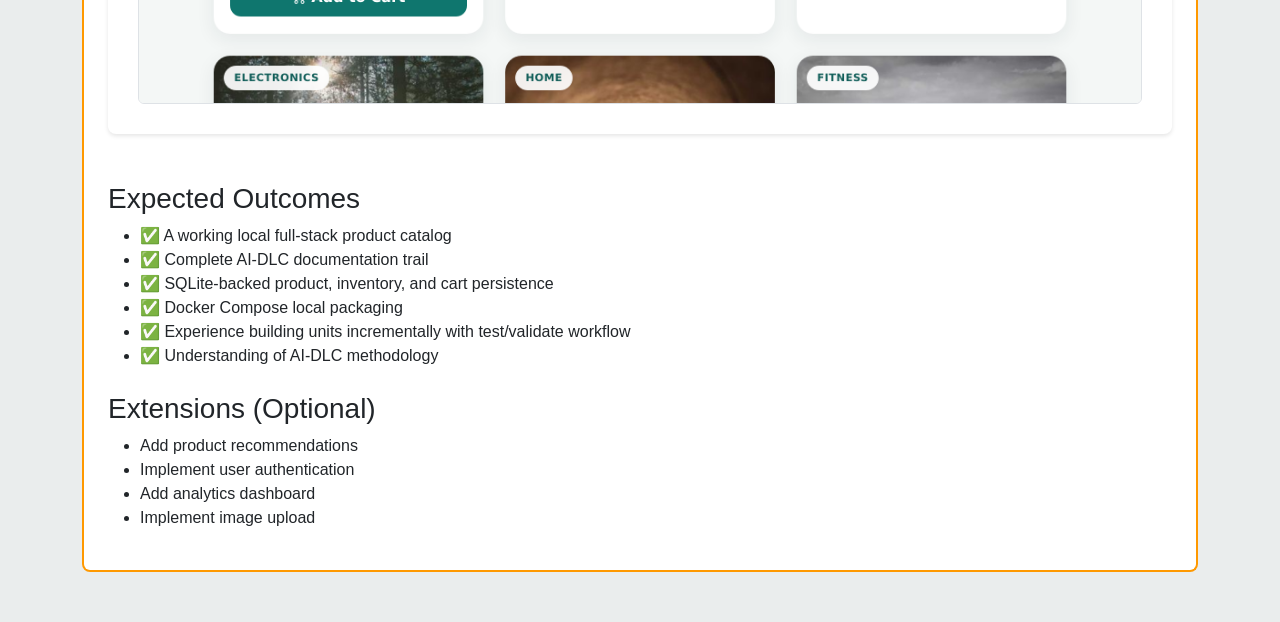
==== commit fdf618ed: "Add glossary, why-sentences, and scroll progress bar to all workshops - Add collapsible key-terms gl" ====
--- a/workshop-aidlc/ecommerce-catalog.html
+++ b/workshop-aidlc/ecommerce-catalog.html
@@ -29,6 +29,7 @@
     </style>
 </head>
 <body>
+    <div id="scroll-progress"></div>
     <nav class="navbar navbar-expand-lg navbar-dark bg-primary sticky-top">
         <div class="container">
             <a class="navbar-brand" href="index.html"><i class="bi bi-cpu"></i> AI-DLC Workshop Series</a>
@@ -59,8 +60,24 @@
                     <li>Code editor</li>
                 </ul>
                 <a href="setup-instructions.html#workshop-4-setup" class="btn btn-success"><i class="bi bi-tools"></i> Workshop 4 Setup Instructions</a>
-                <p></p>
-                <h3>Task Overview</h3>
+                <div class="mt-3">
+                    <button class="btn btn-sm btn-outline-secondary" type="button" data-bs-toggle="collapse" data-bs-target="#ws4-glossary"><i class="bi bi-book"></i> Key Terms for this Workshop</button>
+                    <div class="collapse mt-2" id="ws4-glossary">
+                        <div class="card card-body py-2">
+                            <dl class="row mb-0" style="font-size:.9rem;">
+                                <dt class="col-sm-3">FastAPI</dt><dd class="col-sm-9">A modern Python framework for building REST APIs — auto-generates interactive docs at <code>/docs</code></dd>
+                                <dt class="col-sm-3">SQLite</dt><dd class="col-sm-9">A file-based database — no separate server needed; great for local development</dd>
+                                <dt class="col-sm-3">React</dt><dd class="col-sm-9">A JavaScript library for building user interfaces from reusable components</dd>
+                                <dt class="col-sm-3">Vite</dt><dd class="col-sm-9">A fast build tool and dev server for modern web apps</dd>
+                                <dt class="col-sm-3">Domain Model</dt><dd class="col-sm-9">A blueprint mapping user stories to components, API routes, and database tables</dd>
+                                <dt class="col-sm-3">Unit</dt><dd class="col-sm-9">A cohesive group of user stories that one team can build and test independently</dd>
+                                <dt class="col-sm-3">Incremental Development</dt><dd class="col-sm-9">Building one unit at a time, validating it, then moving to the next</dd>
+                                <dt class="col-sm-3">Docker Compose</dt><dd class="col-sm-9">Packages the full stack (backend + frontend + database) so it runs together on any machine</dd>
+                            </dl>
+                        </div>
+                    </div>
+                </div>
+                <h3 class="mt-4">Task Overview</h3>
                 <p>We have just been hired by a new client to build the online store they keep talking about. They know retail, not software, so the details are fuzzy. Here is what they have told us so far:</p>
                 <p>“We want a little online shop where customers can look through everything we sell, search for what they want, and open a product to see the details before dropping it into a cart. On our side, we need to be able to add and update the products and keep an eye on what's in stock. That's the gist of what we need for now.”</p>
             </div>
@@ -224,7 +241,7 @@
 
     <div class="mb-4">
         <div class="prompt-title"><span class="step-badge">Inception</span> Activity 2: Intent Definition (5 minutes)</div>
-        <div class="think-box mb-3">💡 For the following prompt, consider how you would describe the client's online store in your own words, then fill in the blank before prompting. What did the client leave unclear, and what should we pin down?</div>
+        <div class="think-box mb-3">💡 Stating intent before writing code keeps scope bounded — for a catalog, this prevents the AI from adding checkout or payment features that aren't needed yet. For the following prompt, consider how you would describe the client's online store in your own words, then fill in the blank before prompting. What did the client leave unclear, and what should we pin down?</div>
         <div class="prompt-box"><button class="btn btn-sm btn-light copy-btn" onclick="copyId('p-1',event)"><i class="bi bi-clipboard"></i> Copy</button><pre id="p-1">Intent:
 <span id="p-1-todo" class="todo-placeholder">✏️ TODO: fill in your application description below</span>
 Use React, Vite, FastAPI, SQLite, and Docker Compose for Operations packaging. Persist products, inventory, and cart data in SQLite. Admin management has no login. Product images use static placeholder image URLs.
@@ -250,7 +267,7 @@
 
     <div class="mb-4">
         <div class="prompt-title"><span class="step-badge">Inception</span> Activity 3: User Stories Creation (20 minutes)</div>
-        <div class="think-box mb-3">💡 Think about one additional feature you'd like the store to have besides the ones listed below, then describe it in the box below before copying the prompt.</div>
+        <div class="think-box mb-3">💡 E-commerce systems serve two audiences — customers and admins — writing separate stories for each prevents features from being conflated or accidentally omitted. Think about one additional feature you'd like the store to have besides the ones listed below, then describe it in the box below before copying the prompt.</div>
         <div class="prompt-box"><button class="btn btn-sm btn-light copy-btn" onclick="copyId('p-2',event)"><i class="bi bi-clipboard"></i> Copy</button><pre id="p-2">Your Role: You are an expert product manager with e-commerce domain expertise. Before you start the task as mentioned below, please do the planning and write your steps in the aidlc-docs/plans/user_stories_plan.md file with checkboxes against each step in the plan. List your Deliverables in the plan. If any step needs my clarification, please add it to the step to interact with me and get my confirmation. Do not make critical decisions on your own. Once you produce the plan, ask for my review and approval. After my approval, you can go ahead to execute the same plan one step at a time. Once you finish each step, mark the checkboxes as done in the plan.
 
 Your Task: Build comprehensive user stories for the product catalog system based on the intent. Include customer-facing features (browsing, search, cart) and admin features (product management, inventory).
@@ -282,6 +299,7 @@
 
 Write the units to aidlc-docs/story-artifacts/units.md</pre></div>
         <div class="think-box mt-3">
+            Grouping customer-facing and admin features into separate units mirrors real product team structure — each unit can be built and tested independently, reducing coordination overhead.<br><br>
             <strong>📂 Check the artifacts before approving.</strong> Open <code>aidlc-docs/story-artifacts/user_stories.md</code> and <code>aidlc-docs/story-artifacts/units.md</code> and review what the AI produced.
             <br><br>
             User stories are the contract between you and the AI for everything that gets built next — every feature, every test, and every design decision will trace back to them.
@@ -299,6 +317,7 @@
 
 Write the domain model into aidlc-docs/design-artifacts/domain_model.md</pre></div>
         <div class="think-box mt-3">
+            A domain model maps user stories to React components, FastAPI routes, and SQLite tables — it makes database schema and API design visible before any code is written.<br><br>
             <strong>📂 Check the artifacts before approving.</strong> Open <code>aidlc-docs/design-artifacts/domain_model.md</code> and review the domain model the AI designed — no code has been written yet, only structure.
             <br><br>
             The domain model defines the building blocks of the system: the React components, FastAPI routes, SQLite models, and how they interact. This is the last checkpoint before the AI starts generating code.
@@ -453,6 +472,11 @@
         span.textContent = value.trim() || defaultText;
         span.classList.toggle('todo-placeholder', !value.trim());
     }
+    window.addEventListener('scroll', function() {
+        var scrollTop = window.scrollY || document.documentElement.scrollTop;
+        var docHeight = document.documentElement.scrollHeight - window.innerHeight;
+        document.getElementById('scroll-progress').style.width = (docHeight > 0 ? scrollTop / docHeight * 100 : 0) + '%';
+    });
     </script>
 </body>
 </html>
--- a/workshop-aidlc/assets/css/styles.css
+++ b/workshop-aidlc/assets/css/styles.css
@@ -396,3 +396,14 @@
         grid-template-columns: 1fr;
     }
 }
+
+#scroll-progress {
+    position: fixed;
+    top: 0;
+    left: 0;
+    height: 3px;
+    width: 0%;
+    background: var(--aws-orange);
+    z-index: 9999;
+    transition: width .1s linear;
+}
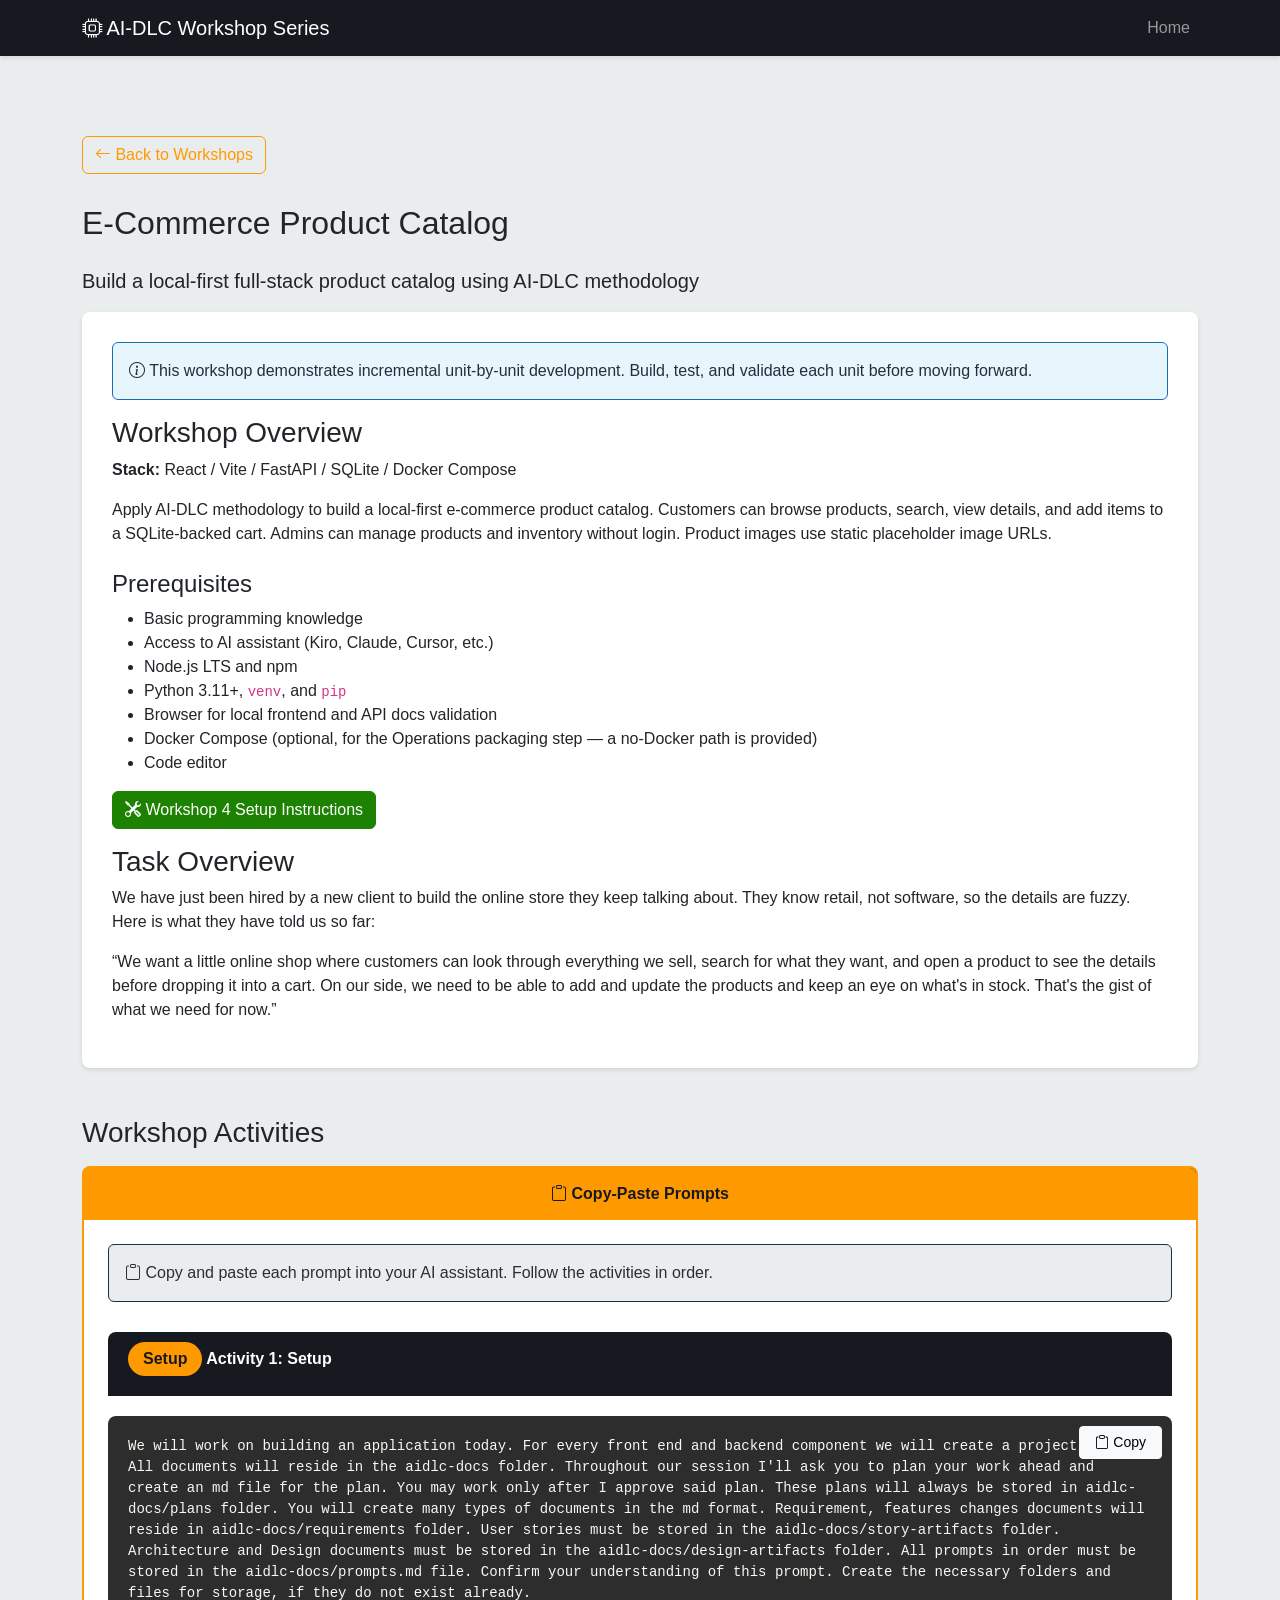
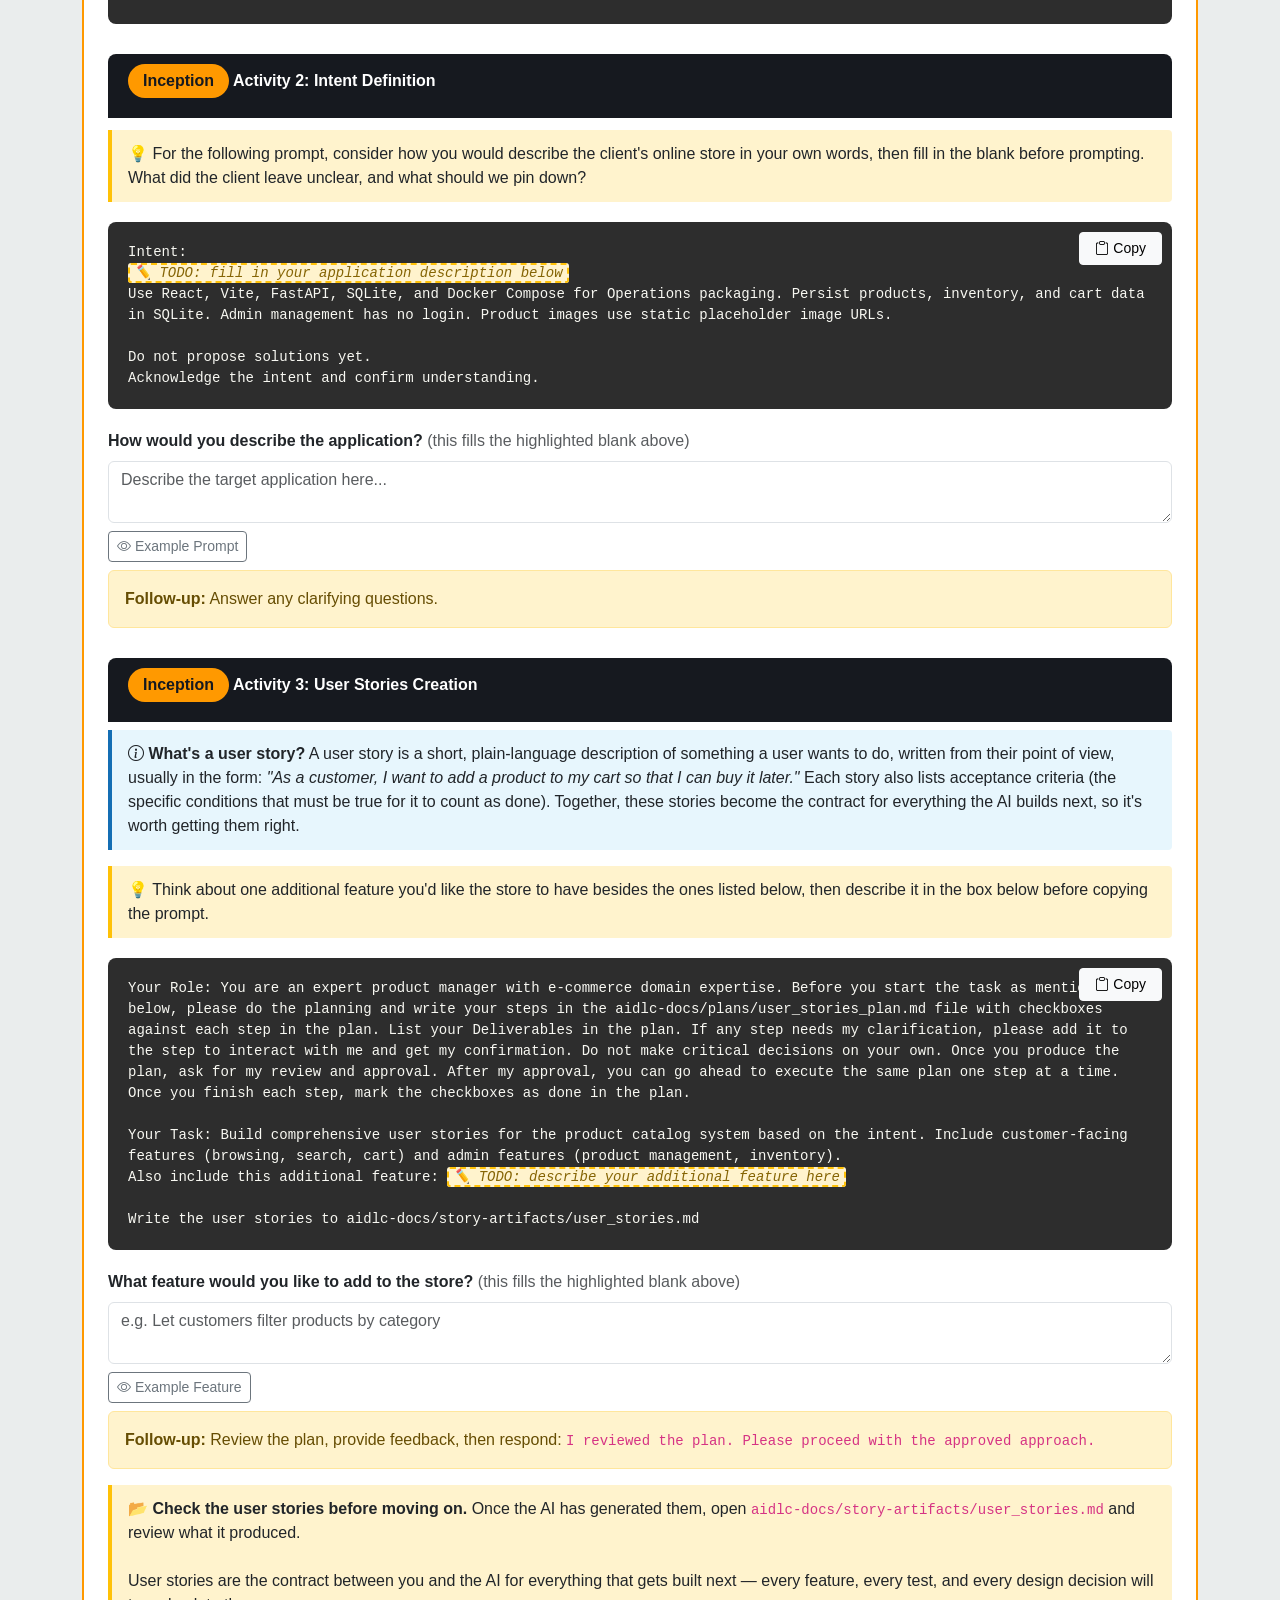
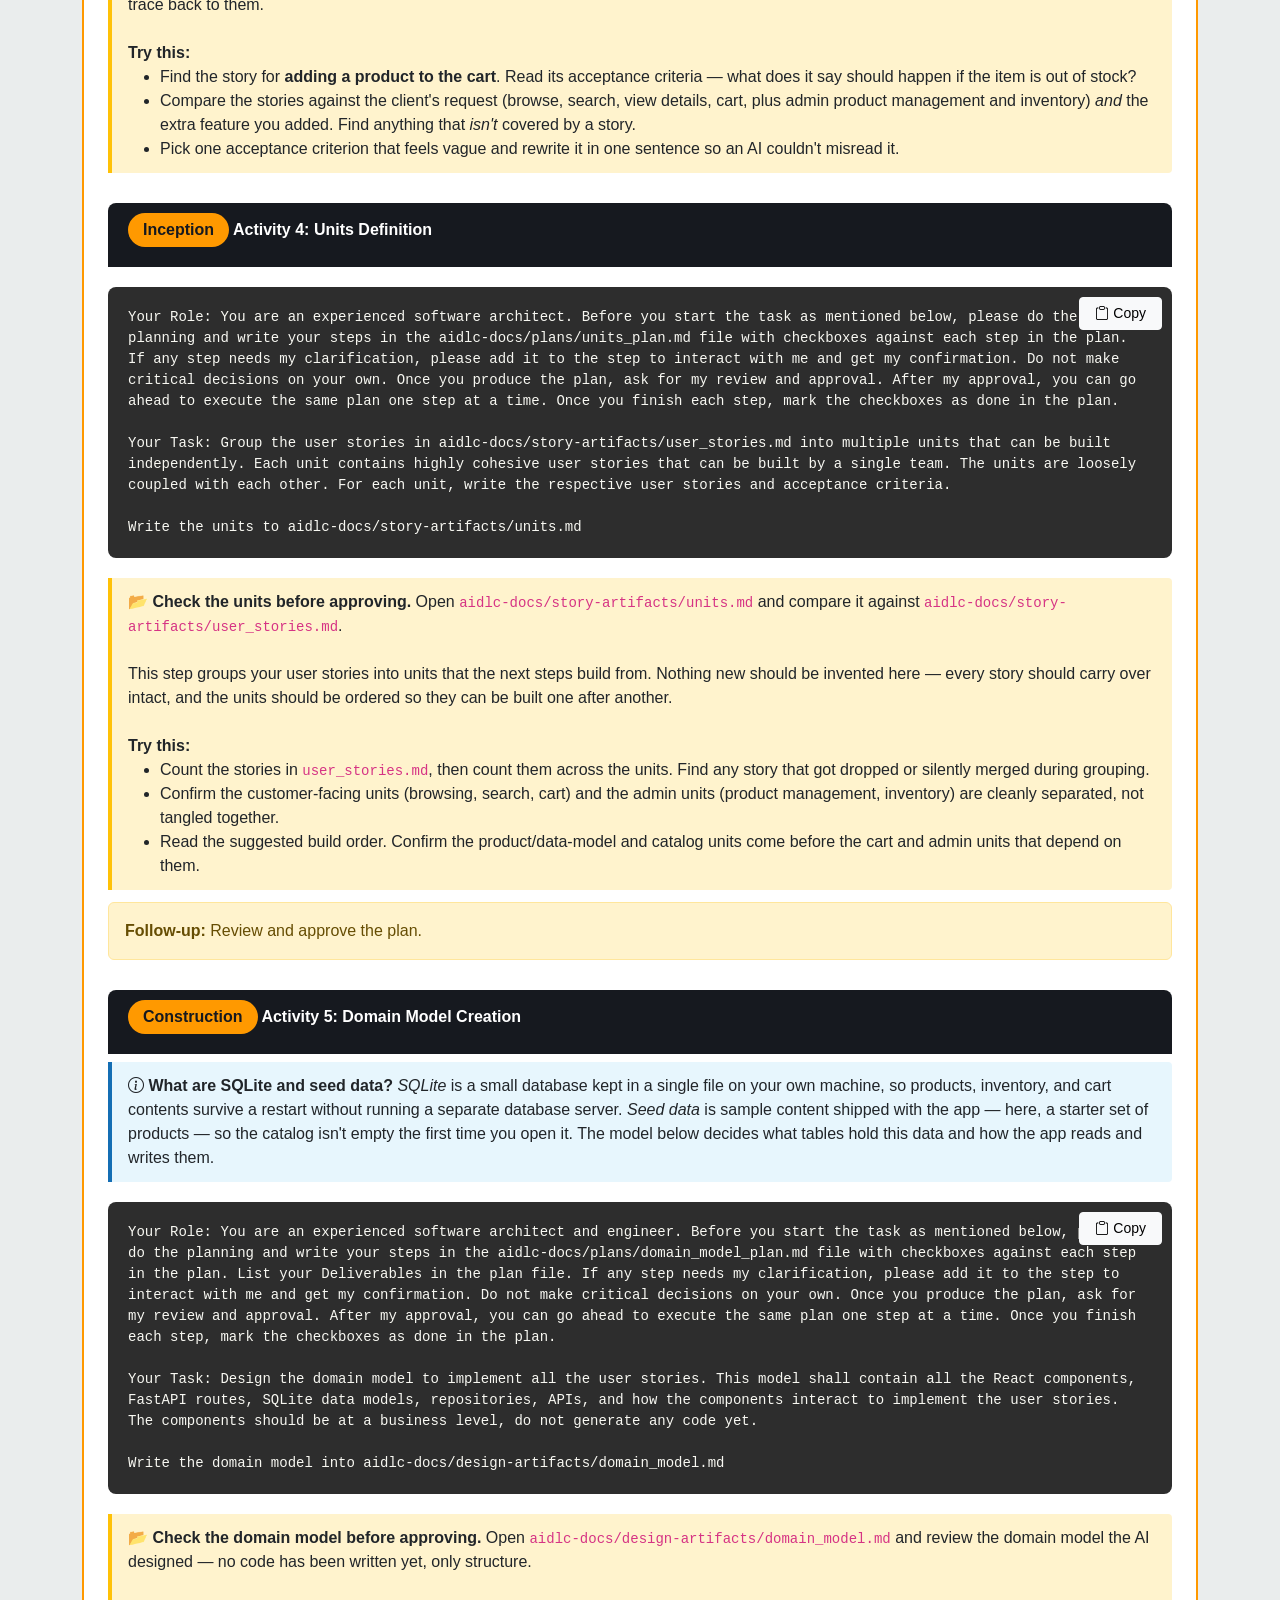
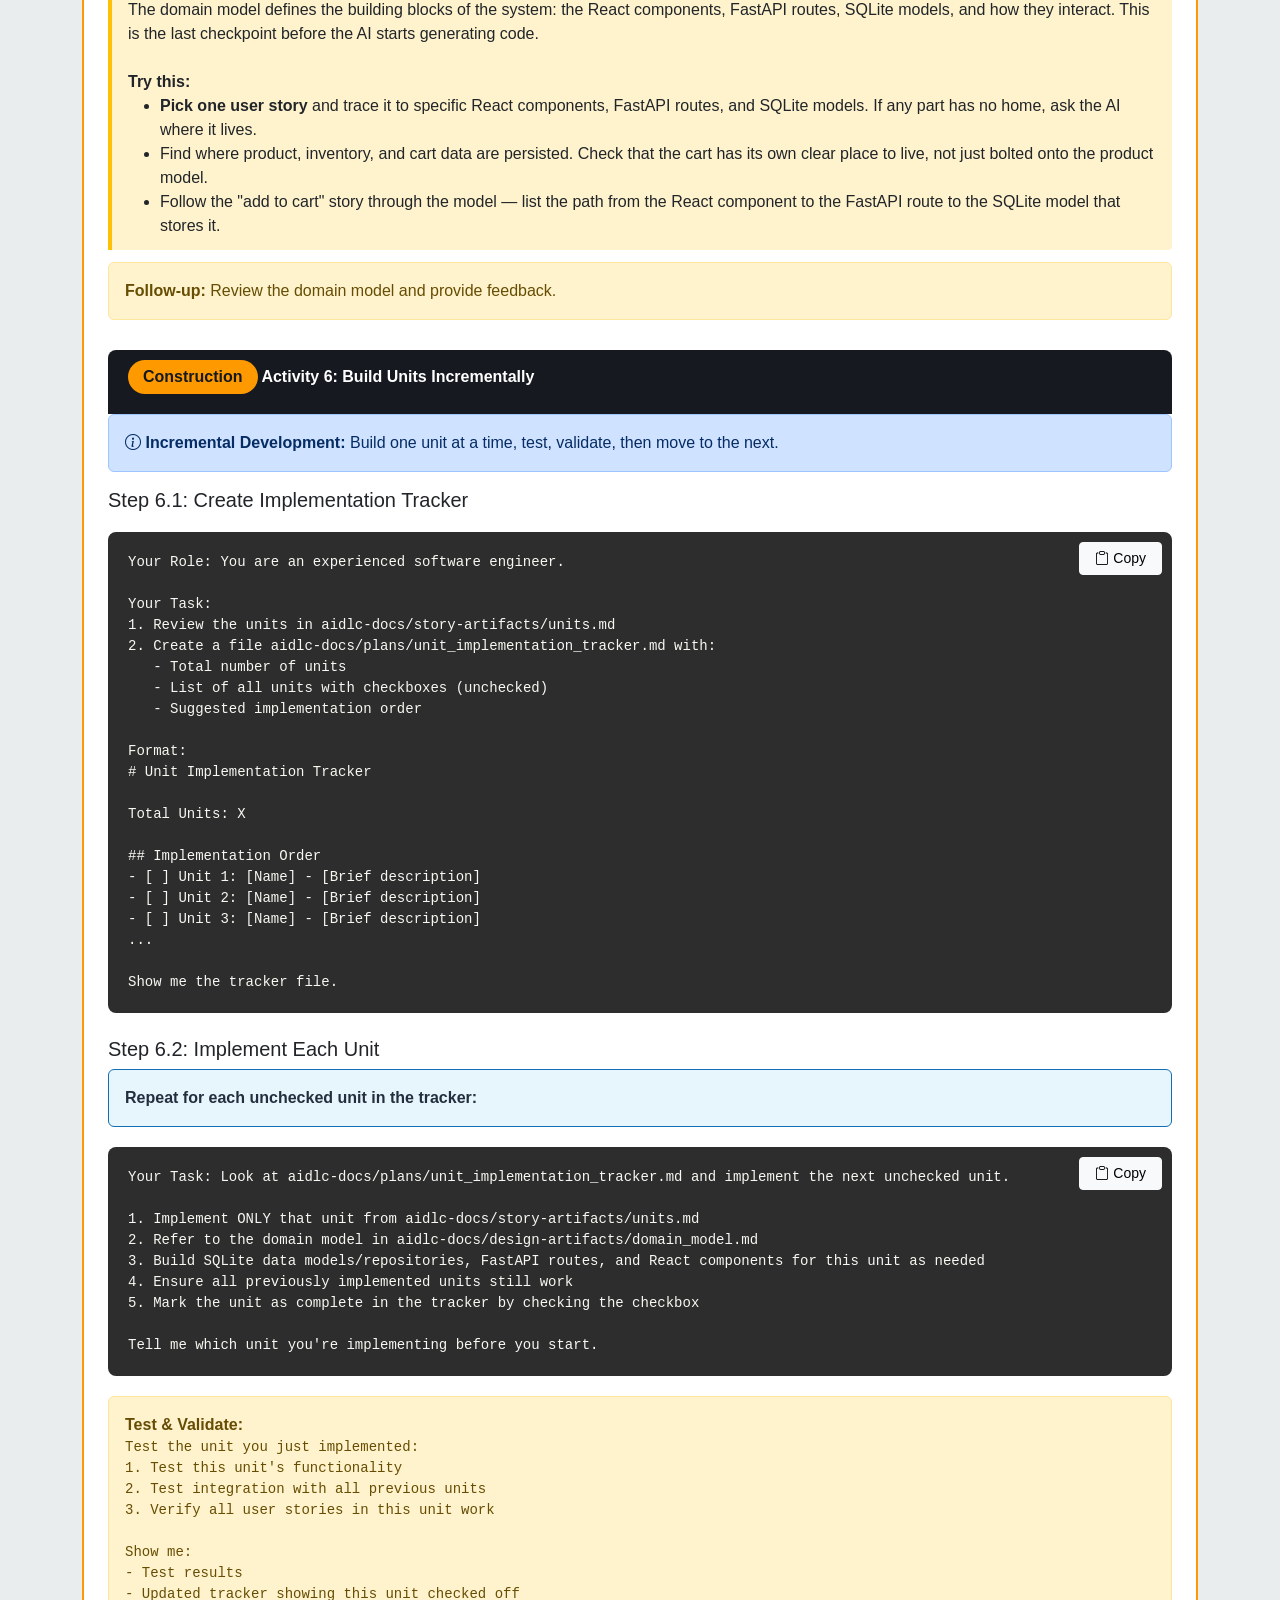
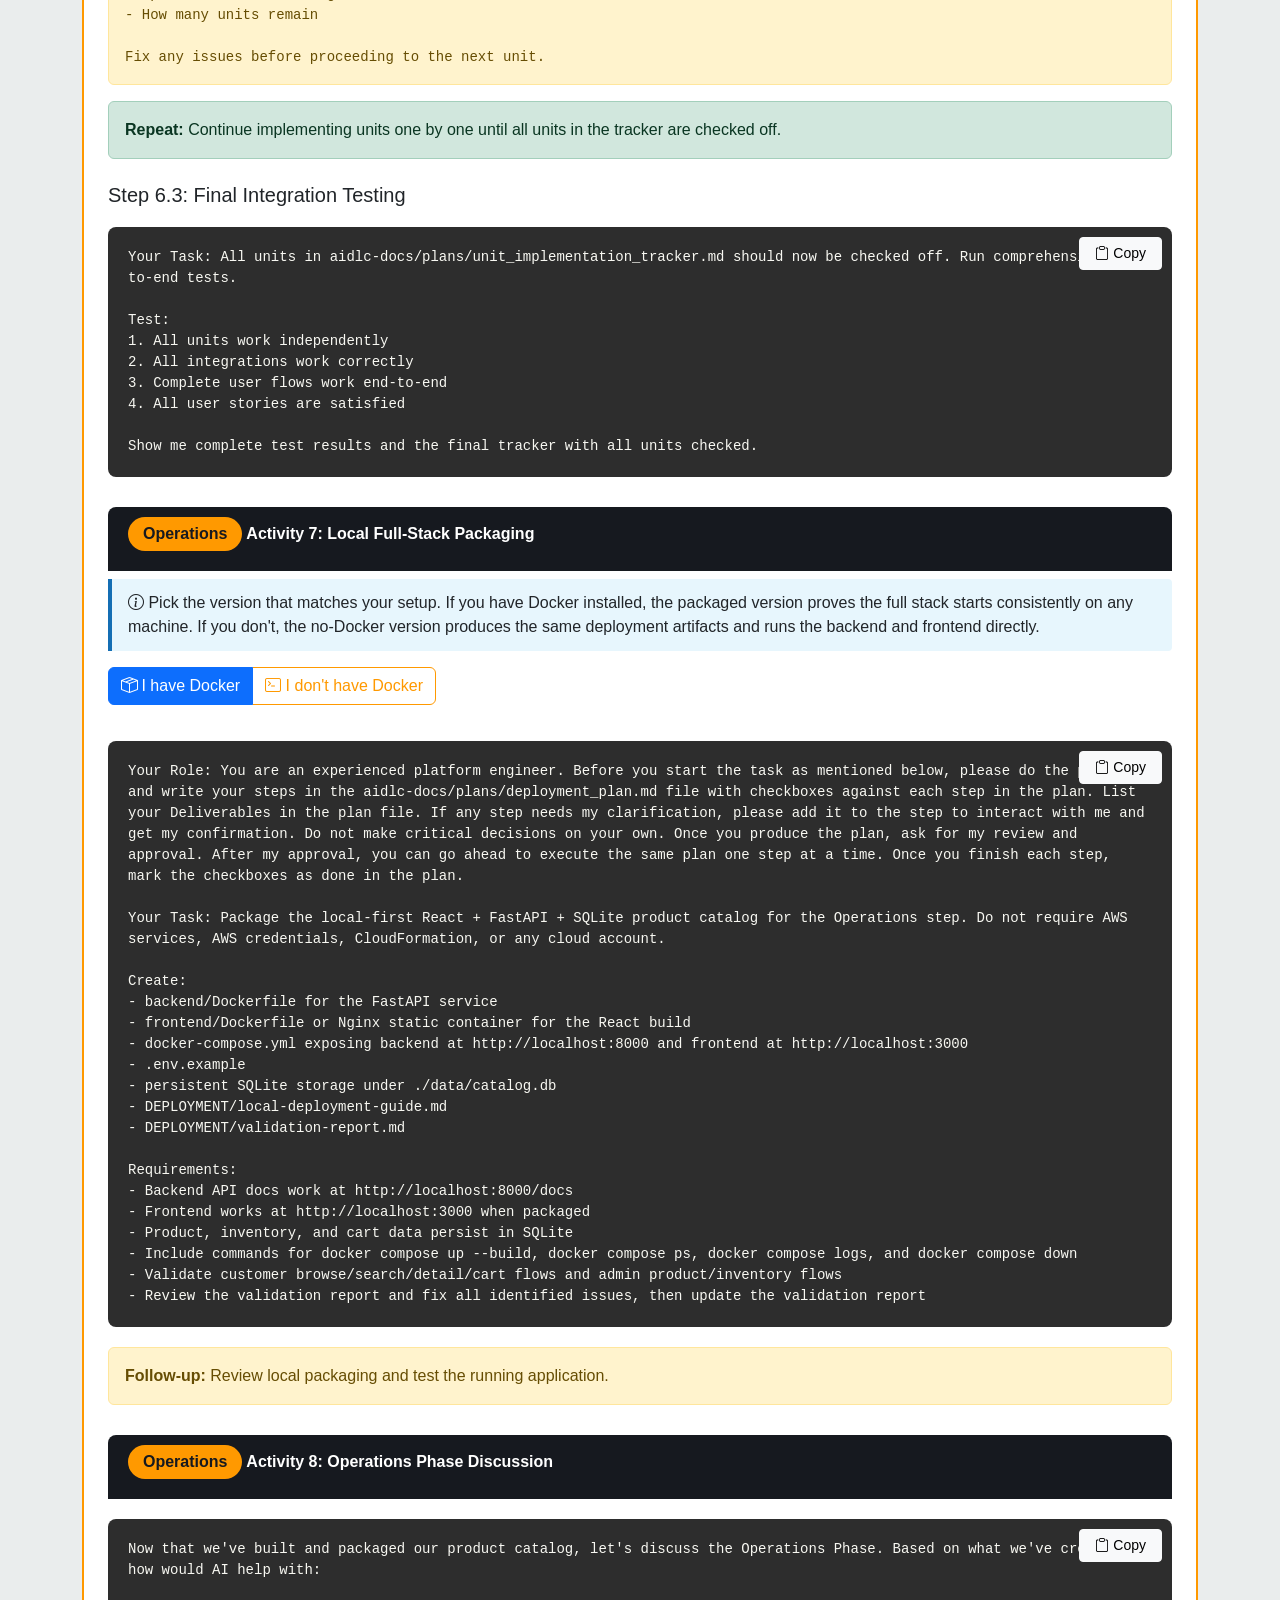
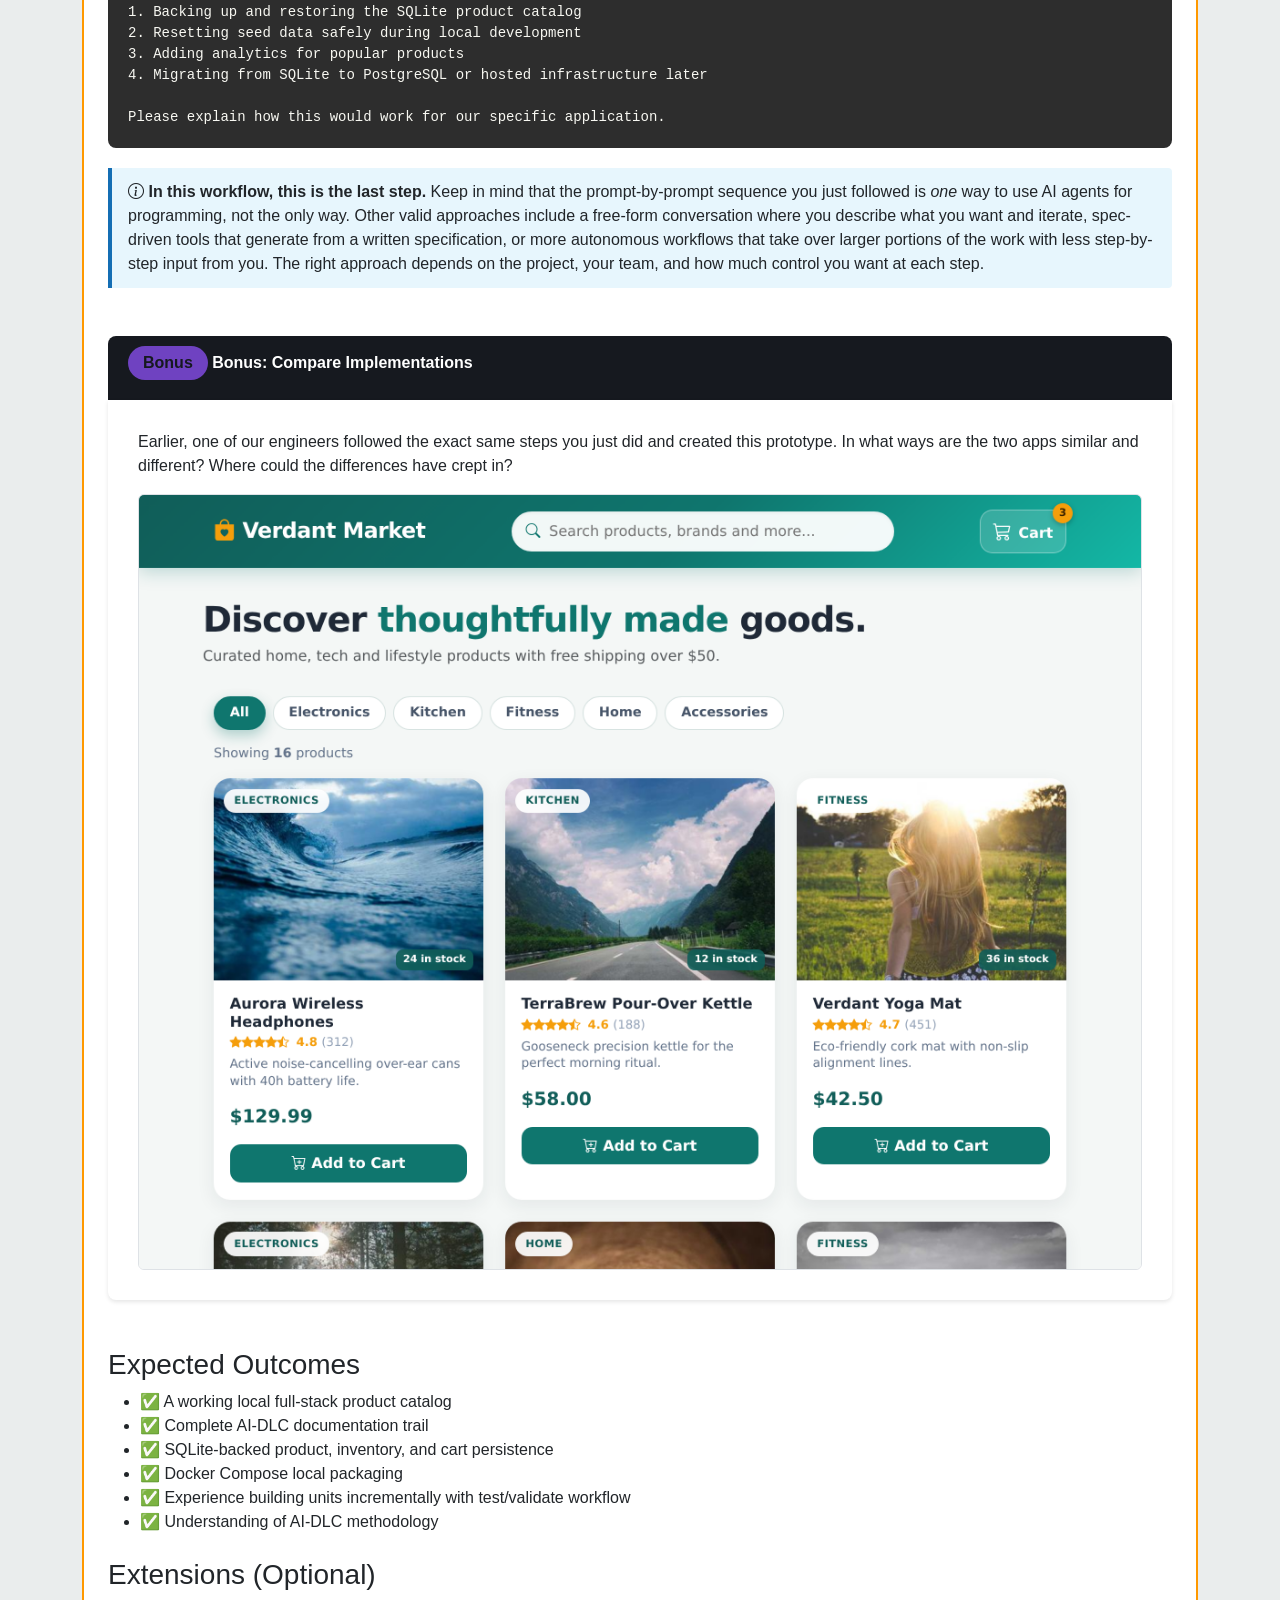
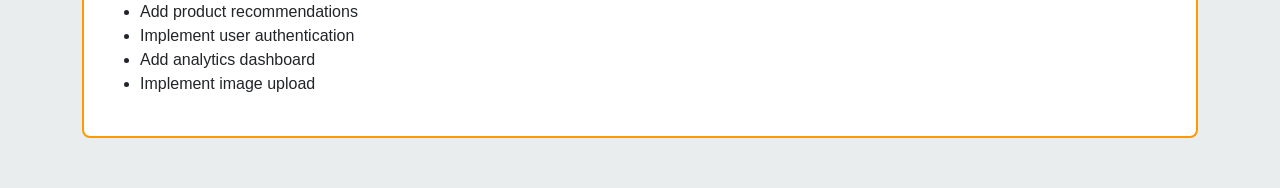
==== commit 3fd81e49: "Update all workshops in accordance with the new guidelines" ====
--- a/workshop-aidlc/ecommerce-catalog.html
+++ b/workshop-aidlc/ecommerce-catalog.html
@@ -26,10 +26,10 @@
         .phase-construction { background: #c8e6c9; color: #2e7d32; }
         .phase-operations { background: #fff59d; color: #f57f17; }
         .todo-placeholder { background: #fff3cd; border: 2px dashed #ffc107; padding: 0 4px; border-radius: 3px; font-style: italic; color: #856404; }
+        .todo-filled { background: #fff3cd; border: 2px solid #ffc107; padding: 0 4px; border-radius: 3px; color: #856404; }
     </style>
 </head>
 <body>
-    <div id="scroll-progress"></div>
     <nav class="navbar navbar-expand-lg navbar-dark bg-primary sticky-top">
         <div class="container">
             <a class="navbar-brand" href="index.html"><i class="bi bi-cpu"></i> AI-DLC Workshop Series</a>
@@ -56,28 +56,12 @@
                     <li>Node.js LTS and npm</li>
                     <li>Python 3.11+, <code>venv</code>, and <code>pip</code></li>
                     <li>Browser for local frontend and API docs validation</li>
-                    <li>Docker Compose for the Operations packaging step</li>
+                    <li>Docker Compose (optional, for the Operations packaging step — a no-Docker path is provided)</li>
                     <li>Code editor</li>
                 </ul>
                 <a href="setup-instructions.html#workshop-4-setup" class="btn btn-success"><i class="bi bi-tools"></i> Workshop 4 Setup Instructions</a>
-                <div class="mt-3">
-                    <button class="btn btn-sm btn-outline-secondary" type="button" data-bs-toggle="collapse" data-bs-target="#ws4-glossary"><i class="bi bi-book"></i> Key Terms for this Workshop</button>
-                    <div class="collapse mt-2" id="ws4-glossary">
-                        <div class="card card-body py-2">
-                            <dl class="row mb-0" style="font-size:.9rem;">
-                                <dt class="col-sm-3">FastAPI</dt><dd class="col-sm-9">A modern Python framework for building REST APIs — auto-generates interactive docs at <code>/docs</code></dd>
-                                <dt class="col-sm-3">SQLite</dt><dd class="col-sm-9">A file-based database — no separate server needed; great for local development</dd>
-                                <dt class="col-sm-3">React</dt><dd class="col-sm-9">A JavaScript library for building user interfaces from reusable components</dd>
-                                <dt class="col-sm-3">Vite</dt><dd class="col-sm-9">A fast build tool and dev server for modern web apps</dd>
-                                <dt class="col-sm-3">Domain Model</dt><dd class="col-sm-9">A blueprint mapping user stories to components, API routes, and database tables</dd>
-                                <dt class="col-sm-3">Unit</dt><dd class="col-sm-9">A cohesive group of user stories that one team can build and test independently</dd>
-                                <dt class="col-sm-3">Incremental Development</dt><dd class="col-sm-9">Building one unit at a time, validating it, then moving to the next</dd>
-                                <dt class="col-sm-3">Docker Compose</dt><dd class="col-sm-9">Packages the full stack (backend + frontend + database) so it runs together on any machine</dd>
-                            </dl>
-                        </div>
-                    </div>
-                </div>
-                <h3 class="mt-4">Task Overview</h3>
+                <p></p>
+                <h3>Task Overview</h3>
                 <p>We have just been hired by a new client to build the online store they keep talking about. They know retail, not software, so the details are fuzzy. Here is what they have told us so far:</p>
                 <p>“We want a little online shop where customers can look through everything we sell, search for what they want, and open a product to see the details before dropping it into a cart. On our side, we need to be able to add and update the products and keep an eye on what's in stock. That's the gist of what we need for now.”</p>
             </div>
@@ -93,7 +77,7 @@
     <div class="alert alert-warning"><i class="bi bi-exclamation-triangle"></i> AI-DLC Workflow is adaptive. Based on how you answer questions, the complexity of your request, and the AI's assessment, some stages may be skipped, combined, or run at different levels of detail. The workflow tells you what it's doing — follow its lead and approve or request changes at each gate.</div>
 
     <div class="mb-4">
-        <div class="prompt-title"><span class="step-badge">Start</span> Activity 1: Start the Workflow (10 minutes)</div>
+        <div class="prompt-title"><span class="step-badge">Start</span> Activity 1: Start the Workflow</div>
         <div class="vision-section" style="border-radius:0 0 8px 8px;margin-top:0">
             <p>You kick off the entire workflow with a single prompt describing what you want to build. AI-DLC Workflow takes it from there.</p>
             <div class="think-box">💡 <strong>Think about your product catalog:</strong> This one prompt captures the intent — customers browsing and buying, admins managing. The workflow handles the phasing automatically.</div>
@@ -106,7 +90,7 @@
     <div class="phase-divider phase-inception">🔵 INCEPTION PHASE — No code is generated. This phase is about understanding what to build and why.</div>
 
     <div class="mb-4">
-        <div class="prompt-title"><span class="step-badge">Inception</span> Activity 2: Requirements Analysis (~15 minutes)</div>
+        <div class="prompt-title"><span class="step-badge">Inception</span> Activity 2: Requirements Analysis</div>
         <div class="vision-section" style="border-radius:0 0 8px 8px;margin-top:0">
             <p>The AI analyzes your request and asks clarifying questions about anything unclear. You'll also see a question about enabling security extension rules.</p>
             <div class="think-box">💡 <strong>Think about your product catalog:</strong> What product categories exist? How does search work — by name, category, price range? What does the SQLite-backed cart look like? What can admins do — CRUD products and manage inventory? Product images should be static placeholder URLs, not uploaded files.</div>
@@ -118,7 +102,7 @@
     </div>
 
     <div class="mb-4">
-        <div class="prompt-title"><span class="step-badge">Inception</span> Activity 3: User Stories (~20 minutes)</div>
+        <div class="prompt-title"><span class="step-badge">Inception</span> Activity 3: User Stories</div>
         <div class="vision-section" style="border-radius:0 0 8px 8px;margin-top:0">
             <p>The AI creates user stories that become the contract for what gets built. It runs in two parts: first it plans how to structure the stories, then it generates them with personas and acceptance criteria.</p>
             <div class="think-box">💡 <strong>Think about your product catalog:</strong> You'll get stories for both customer-facing features (browsing, search, SQLite-backed cart) and admin features (product management, inventory without login). The acceptance criteria define the contract for code generation.</div>
@@ -131,7 +115,7 @@
     </div>
 
     <div class="mb-4">
-        <div class="prompt-title"><span class="step-badge">Inception</span> Activity 4: Workflow Planning + Units (~10 minutes)</div>
+        <div class="prompt-title"><span class="step-badge">Inception</span> Activity 4: Workflow Planning + Units</div>
         <div class="vision-section" style="border-radius:0 0 8px 8px;margin-top:0">
             <p>The AI determines which Construction stages to run and decomposes the system into multiple units that can be built independently. Units are ordered so everything is built properly.</p>
             <div class="think-box">💡 <strong>Think about your product catalog:</strong> Expect units like product catalog/browsing, search, shopping cart, and admin management. The ordering matters — data models and core catalog before cart and admin features.</div>
@@ -145,7 +129,7 @@
     <div class="phase-divider phase-construction">🟢 CONSTRUCTION PHASE</div>
 
     <div class="mb-4">
-        <div class="prompt-title"><span class="step-badge">Construction</span> Activity 5: Functional Design (~20 minutes)</div>
+        <div class="prompt-title"><span class="step-badge">Construction</span> Activity 5: Functional Design</div>
         <div class="vision-section" style="border-radius:0 0 8px 8px;margin-top:0">
             <p>AI-DLC Workflow designs the detailed component model — all components, data models, APIs, and how they interact. No code yet.</p>
             <div class="think-box">💡 <strong>Think about your product catalog:</strong> The design will cover React components, FastAPI routes, SQLite tables, repositories, product management, catalog browsing, search, cart, and admin inventory screens. Watch how the AI maps each component back to user stories.</div>
@@ -154,7 +138,7 @@
     </div>
 
     <div class="mb-4">
-        <div class="prompt-title"><span class="step-badge">Construction</span> Activity 6: Code Generation (~60 minutes)</div>
+        <div class="prompt-title"><span class="step-badge">Construction</span> Activity 6: Code Generation</div>
         <div class="vision-section" style="border-radius:0 0 8px 8px;margin-top:0">
             <p>The main build activity. AI-DLC Workflow's Construction phase has a built-in per-unit loop — for each unit of work, it runs design and code generation stages in sequence, completing each unit fully before moving to the next. The approval gate after each unit says "Continue to next unit" or "Proceed to Build &amp; Test." This is less explicit than a manual tracker (like the one in the Copy-Paste Prompts tab), but the workflow handles the cycling automatically.</p>
             <div class="think-box">💡 <strong>Think about your product catalog:</strong> The AI will implement each unit across backend, frontend, and database as needed. Watch how it ensures previously implemented units still work as new ones are added. After all units, it runs comprehensive local tests.</div>
@@ -167,7 +151,7 @@
     </div>
 
     <div class="mb-4">
-        <div class="prompt-title"><span class="step-badge">Operations</span> Activity 7: Local Full-Stack Packaging (~20 minutes)</div>
+        <div class="prompt-title"><span class="step-badge">Operations</span> Activity 7: Local Full-Stack Packaging</div>
         <div class="vision-section" style="border-radius:0 0 8px 8px;margin-top:0">
             <p>The AI packages the local full-stack application for repeatable Operations use. This covers:</p>
             <ul>
@@ -183,7 +167,7 @@
     </div>
 
     <div class="mb-4">
-        <div class="prompt-title"><span class="step-badge">Construction</span> Build and Test (~10 minutes)</div>
+        <div class="prompt-title"><span class="step-badge">Construction</span> Build and Test</div>
         <div class="vision-section" style="border-radius:0 0 8px 8px;margin-top:0">
             <p>AI-DLC Workflow generates build and test instructions. Verify the local application works end-to-end.</p>
             <div class="note-box">The exact directory names, file names, and scripts may vary. Check the build instructions for the exact values.</div>
@@ -203,7 +187,7 @@
     <div class="phase-divider phase-operations">🟡 OPERATIONS PHASE</div>
 
     <div class="mb-4">
-        <div class="prompt-title"><span class="step-badge">Operations</span> Activity 8: Operations Discussion (~10 minutes)</div>
+        <div class="prompt-title"><span class="step-badge">Operations</span> Activity 8: Operations Discussion</div>
         <div class="vision-section" style="border-radius:0 0 8px 8px;margin-top:0">
             <p>AI-DLC Workflow's Operations phase is a placeholder for future expansion. This is a group discussion.</p>
             <div class="think-box">💡 <strong>Think about your product catalog:</strong> How would you back up SQLite data, reset seed data, inspect container logs, migrate to PostgreSQL later, or replace placeholder image URLs with real hosted images?</div>
@@ -235,13 +219,13 @@
     <div class="alert alert-secondary"><i class="bi bi-clipboard"></i> Copy and paste each prompt into your AI assistant. Follow the activities in order.</div>
 
     <div class="mb-4">
-        <div class="prompt-title"><span class="step-badge">Setup</span> Activity 1: Setup (10 minutes)</div>
+        <div class="prompt-title"><span class="step-badge">Setup</span> Activity 1: Setup</div>
         <div class="prompt-box"><button class="btn btn-sm btn-light copy-btn" onclick="copyId('p-0',event)"><i class="bi bi-clipboard"></i> Copy</button><pre id="p-0">We will work on building an application today. For every front end and backend component we will create a project folder. All documents will reside in the aidlc-docs folder. Throughout our session I'll ask you to plan your work ahead and create an md file for the plan. You may work only after I approve said plan. These plans will always be stored in aidlc-docs/plans folder. You will create many types of documents in the md format. Requirement, features changes documents will reside in aidlc-docs/requirements folder. User stories must be stored in the aidlc-docs/story-artifacts folder. Architecture and Design documents must be stored in the aidlc-docs/design-artifacts folder. All prompts in order must be stored in the aidlc-docs/prompts.md file. Confirm your understanding of this prompt. Create the necessary folders and files for storage, if they do not exist already.</pre></div>
     </div>
 
     <div class="mb-4">
-        <div class="prompt-title"><span class="step-badge">Inception</span> Activity 2: Intent Definition (5 minutes)</div>
-        <div class="think-box mb-3">💡 Stating intent before writing code keeps scope bounded — for a catalog, this prevents the AI from adding checkout or payment features that aren't needed yet. For the following prompt, consider how you would describe the client's online store in your own words, then fill in the blank before prompting. What did the client leave unclear, and what should we pin down?</div>
+        <div class="prompt-title"><span class="step-badge">Inception</span> Activity 2: Intent Definition</div>
+        <div class="think-box mb-3">💡 For the following prompt, consider how you would describe the client's online store in your own words, then fill in the blank before prompting. What did the client leave unclear, and what should we pin down?</div>
         <div class="prompt-box"><button class="btn btn-sm btn-light copy-btn" onclick="copyId('p-1',event)"><i class="bi bi-clipboard"></i> Copy</button><pre id="p-1">Intent:
 <span id="p-1-todo" class="todo-placeholder">✏️ TODO: fill in your application description below</span>
 Use React, Vite, FastAPI, SQLite, and Docker Compose for Operations packaging. Persist products, inventory, and cart data in SQLite. Admin management has no login. Product images use static placeholder image URLs.
@@ -249,7 +233,7 @@
 Do not propose solutions yet.
 Acknowledge the intent and confirm understanding.</pre></div>
         <div class="mt-3">
-            <label class="form-label fw-bold" for="p-1-input">How would you describe the application?</label>
+            <label class="form-label fw-bold" for="p-1-input">How would you describe the application? <span class="text-muted fw-normal">(this fills the highlighted blank above)</span></label>
             <textarea id="p-1-input" class="form-control" rows="2" placeholder="Describe the target application here..." oninput="updateTodoPlaceholder('p-1-todo', this.value, '✏️ TODO: fill in your application description below')"></textarea>
         </div>
         <div class="mt-2">
@@ -266,8 +250,9 @@
     </div>
 
     <div class="mb-4">
-        <div class="prompt-title"><span class="step-badge">Inception</span> Activity 3: User Stories Creation (20 minutes)</div>
-        <div class="think-box mb-3">💡 E-commerce systems serve two audiences — customers and admins — writing separate stories for each prevents features from being conflated or accidentally omitted. Think about one additional feature you'd like the store to have besides the ones listed below, then describe it in the box below before copying the prompt.</div>
+        <div class="prompt-title"><span class="step-badge">Inception</span> Activity 3: User Stories Creation</div>
+        <div class="note-box mb-3"><i class="bi bi-info-circle"></i> <strong>What's a user story?</strong> A user story is a short, plain-language description of something a user wants to do, written from their point of view, usually in the form: <em>"As a customer, I want to add a product to my cart so that I can buy it later."</em> Each story also lists acceptance criteria (the specific conditions that must be true for it to count as done). Together, these stories become the contract for everything the AI builds next, so it's worth getting them right.</div>
+        <div class="think-box mb-3">💡 Think about one additional feature you'd like the store to have besides the ones listed below, then describe it in the box below before copying the prompt.</div>
         <div class="prompt-box"><button class="btn btn-sm btn-light copy-btn" onclick="copyId('p-2',event)"><i class="bi bi-clipboard"></i> Copy</button><pre id="p-2">Your Role: You are an expert product manager with e-commerce domain expertise. Before you start the task as mentioned below, please do the planning and write your steps in the aidlc-docs/plans/user_stories_plan.md file with checkboxes against each step in the plan. List your Deliverables in the plan. If any step needs my clarification, please add it to the step to interact with me and get my confirmation. Do not make critical decisions on your own. Once you produce the plan, ask for my review and approval. After my approval, you can go ahead to execute the same plan one step at a time. Once you finish each step, mark the checkboxes as done in the plan.
 
 Your Task: Build comprehensive user stories for the product catalog system based on the intent. Include customer-facing features (browsing, search, cart) and admin features (product management, inventory).
@@ -275,7 +260,7 @@
 
 Write the user stories to aidlc-docs/story-artifacts/user_stories.md</pre></div>
         <div class="mt-3">
-            <label class="form-label fw-bold" for="p-2-input">What feature would you like to add to the store?</label>
+            <label class="form-label fw-bold" for="p-2-input">What feature would you like to add to the store? <span class="text-muted fw-normal">(this fills the highlighted blank above)</span></label>
             <textarea id="p-2-input" class="form-control" rows="2" placeholder="e.g. Let customers filter products by category" oninput="updateTodoPlaceholder('p-2-todo', this.value, '✏️ TODO: describe your additional feature here')"></textarea>
         </div>
         <div class="mt-2">
@@ -289,49 +274,70 @@
             </div>
         </div>
         <div class="alert alert-warning mt-2"><strong>Follow-up:</strong> Review the plan, provide feedback, then respond: <code>I reviewed the plan. Please proceed with the approved approach.</code></div>
-    </div>
-
-    <div class="mb-4">
-        <div class="prompt-title"><span class="step-badge">Inception</span> Activity 4: Units Definition (15 minutes)</div>
-        <div class="prompt-box"><button class="btn btn-sm btn-light copy-btn" onclick="copyId('p-3',event)"><i class="bi bi-clipboard"></i> Copy</button><pre id="p-3">Your Role: You are an experienced software architect. Before you start the task as mentioned below, please do the planning and write your steps in the aidlc-docs/plans/units_plan.md file with checkboxes against each step in the plan. If any step needs my clarification, please add it to the step to interact with me and get my confirmation. Do not make critical decisions on your own. Once you produce the plan, ask for my review and approval. After my approval, you can go ahead to execute the same plan one step at a time. Once you finish each step, mark the checkboxes as done in the plan.
-
-Your Task: Group the user stories in aidlc-docs/story-artifacts/user_stories.md into multiple units that can be built independently. Each unit contains highly cohesive user stories that can be built by a single team. The units are loosely coupled with each other. For each unit, write the respective user stories and acceptance criteria.
-
-Write the units to aidlc-docs/story-artifacts/units.md</pre></div>
         <div class="think-box mt-3">
-            Grouping customer-facing and admin features into separate units mirrors real product team structure — each unit can be built and tested independently, reducing coordination overhead.<br><br>
-            <strong>📂 Check the artifacts before approving.</strong> Open <code>aidlc-docs/story-artifacts/user_stories.md</code> and <code>aidlc-docs/story-artifacts/units.md</code> and review what the AI produced.
+            <strong>📂 Check the user stories before moving on.</strong> Once the AI has generated them, open <code>aidlc-docs/story-artifacts/user_stories.md</code> and review what it produced.
             <br><br>
             User stories are the contract between you and the AI for everything that gets built next — every feature, every test, and every design decision will trace back to them.
             <br><br>
-            <strong>Ask yourself:</strong> Do the user stories match what the client described, including the extra feature you added? Is the customer-facing vs. admin split clear in the units, and could one team build each unit without stepping on another?
+            <strong>Try this:</strong>
+            <ul class="mb-0">
+                <li>Find the story for <strong>adding a product to the cart</strong>. Read its acceptance criteria — what does it say should happen if the item is out of stock?</li>
+                <li>Compare the stories against the client's request (browse, search, view details, cart, plus admin product management and inventory) <em>and</em> the extra feature you added. Find anything that <em>isn't</em> covered by a story.</li>
+                <li>Pick one acceptance criterion that feels vague and rewrite it in one sentence so an AI couldn't misread it.</li>
+            </ul>
+        </div>
+    </div>
+
+    <div class="mb-4">
+        <div class="prompt-title"><span class="step-badge">Inception</span> Activity 4: Units Definition</div>
+        <div class="prompt-box"><button class="btn btn-sm btn-light copy-btn" onclick="copyId('p-3',event)"><i class="bi bi-clipboard"></i> Copy</button><pre id="p-3">Your Role: You are an experienced software architect. Before you start the task as mentioned below, please do the planning and write your steps in the aidlc-docs/plans/units_plan.md file with checkboxes against each step in the plan. If any step needs my clarification, please add it to the step to interact with me and get my confirmation. Do not make critical decisions on your own. Once you produce the plan, ask for my review and approval. After my approval, you can go ahead to execute the same plan one step at a time. Once you finish each step, mark the checkboxes as done in the plan.
+
+Your Task: Group the user stories in aidlc-docs/story-artifacts/user_stories.md into multiple units that can be built independently. Each unit contains highly cohesive user stories that can be built by a single team. The units are loosely coupled with each other. For each unit, write the respective user stories and acceptance criteria.
+
+Write the units to aidlc-docs/story-artifacts/units.md</pre></div>
+        <div class="think-box mt-3">
+            <strong>📂 Check the units before approving.</strong> Open <code>aidlc-docs/story-artifacts/units.md</code> and compare it against <code>aidlc-docs/story-artifacts/user_stories.md</code>.
+            <br><br>
+            This step groups your user stories into units that the next steps build from. Nothing new should be invented here — every story should carry over intact, and the units should be ordered so they can be built one after another.
+            <br><br>
+            <strong>Try this:</strong>
+            <ul class="mb-0">
+                <li>Count the stories in <code>user_stories.md</code>, then count them across the units. Find any story that got dropped or silently merged during grouping.</li>
+                <li>Confirm the customer-facing units (browsing, search, cart) and the admin units (product management, inventory) are cleanly separated, not tangled together.</li>
+                <li>Read the suggested build order. Confirm the product/data-model and catalog units come before the cart and admin units that depend on them.</li>
+            </ul>
         </div>
         <div class="alert alert-warning mt-2"><strong>Follow-up:</strong> Review and approve the plan.</div>
     </div>
 
     <div class="mb-4">
-        <div class="prompt-title"><span class="step-badge">Construction</span> Activity 5: Domain Model Creation (20 minutes)</div>
+        <div class="prompt-title"><span class="step-badge">Construction</span> Activity 5: Domain Model Creation</div>
+        <div class="note-box mb-3"><i class="bi bi-info-circle"></i> <strong>What are SQLite and seed data?</strong> <em>SQLite</em> is a small database kept in a single file on your own machine, so products, inventory, and cart contents survive a restart without running a separate database server. <em>Seed data</em> is sample content shipped with the app — here, a starter set of products — so the catalog isn't empty the first time you open it. The model below decides what tables hold this data and how the app reads and writes them.</div>
         <div class="prompt-box"><button class="btn btn-sm btn-light copy-btn" onclick="copyId('p-4',event)"><i class="bi bi-clipboard"></i> Copy</button><pre id="p-4">Your Role: You are an experienced software architect and engineer. Before you start the task as mentioned below, please do the planning and write your steps in the aidlc-docs/plans/domain_model_plan.md file with checkboxes against each step in the plan. List your Deliverables in the plan file. If any step needs my clarification, please add it to the step to interact with me and get my confirmation. Do not make critical decisions on your own. Once you produce the plan, ask for my review and approval. After my approval, you can go ahead to execute the same plan one step at a time. Once you finish each step, mark the checkboxes as done in the plan.
 
 Your Task: Design the domain model to implement all the user stories. This model shall contain all the React components, FastAPI routes, SQLite data models, repositories, APIs, and how the components interact to implement the user stories. The components should be at a business level, do not generate any code yet.
 
 Write the domain model into aidlc-docs/design-artifacts/domain_model.md</pre></div>
         <div class="think-box mt-3">
-            A domain model maps user stories to React components, FastAPI routes, and SQLite tables — it makes database schema and API design visible before any code is written.<br><br>
-            <strong>📂 Check the artifacts before approving.</strong> Open <code>aidlc-docs/design-artifacts/domain_model.md</code> and review the domain model the AI designed — no code has been written yet, only structure.
+            <strong>📂 Check the domain model before approving.</strong> Open <code>aidlc-docs/design-artifacts/domain_model.md</code> and review the domain model the AI designed — no code has been written yet, only structure.
             <br><br>
             The domain model defines the building blocks of the system: the React components, FastAPI routes, SQLite models, and how they interact. This is the last checkpoint before the AI starts generating code.
             <br><br>
-            <strong>Ask yourself:</strong> Can you trace each user story to specific components, routes, and data models? Is there a clear home for product, inventory, and cart persistence, or any behavior the stories require that has no place to live?
+            <strong>Try this:</strong>
+            <ul class="mb-0">
+                <li><strong>Pick one user story</strong> and trace it to specific React components, FastAPI routes, and SQLite models. If any part has no home, ask the AI where it lives.</li>
+                <li>Find where product, inventory, and cart data are persisted. Check that the cart has its own clear place to live, not just bolted onto the product model.</li>
+                <li>Follow the "add to cart" story through the model — list the path from the React component to the FastAPI route to the SQLite model that stores it.</li>
+            </ul>
         </div>
         <div class="alert alert-warning mt-2"><strong>Follow-up:</strong> Review the domain model and provide feedback.</div>
     </div>
 
     <div class="mb-4">
-        <div class="prompt-title"><span class="step-badge">Construction</span> Activity 6: Build Units Incrementally (60 minutes)</div>
+        <div class="prompt-title"><span class="step-badge">Construction</span> Activity 6: Build Units Incrementally</div>
         <div class="alert alert-primary"><i class="bi bi-info-circle"></i> <strong>Incremental Development:</strong> Build one unit at a time, test, validate, then move to the next.</div>
 
-        <h5 class="mt-3">Step 6.1: Create Implementation Tracker (5 minutes)</h5>
+        <h5 class="mt-3">Step 6.1: Create Implementation Tracker</h5>
         <div class="prompt-box"><button class="btn btn-sm btn-light copy-btn" onclick="copyId('p-5',event)"><i class="bi bi-clipboard"></i> Copy</button><pre id="p-5">Your Role: You are an experienced software engineer.
 
 Your Task: 
@@ -354,7 +360,7 @@
 
 Show me the tracker file.</pre></div>
 
-        <h5 class="mt-4">Step 6.2: Implement Each Unit (50 minutes)</h5>
+        <h5 class="mt-4">Step 6.2: Implement Each Unit</h5>
         <div class="alert alert-info"><strong>Repeat for each unchecked unit in the tracker:</strong></div>
         <div class="prompt-box"><button class="btn btn-sm btn-light copy-btn" onclick="copyId('p-6',event)"><i class="bi bi-clipboard"></i> Copy</button><pre id="p-6">Your Task: Look at aidlc-docs/plans/unit_implementation_tracker.md and implement the next unchecked unit.
 
@@ -378,7 +384,7 @@
 Fix any issues before proceeding to the next unit.</pre></div>
         <div class="alert alert-success mt-2"><strong>Repeat:</strong> Continue implementing units one by one until all units in the tracker are checked off.</div>
 
-        <h5 class="mt-4">Step 6.3: Final Integration Testing (5 minutes)</h5>
+        <h5 class="mt-4">Step 6.3: Final Integration Testing</h5>
         <div class="prompt-box"><button class="btn btn-sm btn-light copy-btn" onclick="copyId('p-7',event)"><i class="bi bi-clipboard"></i> Copy</button><pre id="p-7">Your Task: All units in aidlc-docs/plans/unit_implementation_tracker.md should now be checked off. Run comprehensive end-to-end tests.
 
 Test:
@@ -391,8 +397,16 @@
     </div>
 
     <div class="mb-4">
-        <div class="prompt-title"><span class="step-badge">Operations</span> Activity 7: Local Full-Stack Packaging (20 minutes)</div>
-        <div class="prompt-box"><button class="btn btn-sm btn-light copy-btn" onclick="copyId('p-8',event)"><i class="bi bi-clipboard"></i> Copy</button><pre id="p-8">Your Role: You are an experienced platform engineer. Before you start the task as mentioned below, please do the planning and write your steps in the aidlc-docs/plans/deployment_plan.md file with checkboxes against each step in the plan. List your Deliverables in the plan file. If any step needs my clarification, please add it to the step to interact with me and get my confirmation. Do not make critical decisions on your own. Once you produce the plan, ask for my review and approval. After my approval, you can go ahead to execute the same plan one step at a time. Once you finish each step, mark the checkboxes as done in the plan.
+        <div class="prompt-title"><span class="step-badge">Operations</span> Activity 7: Local Full-Stack Packaging</div>
+        <div class="note-box mb-3"><i class="bi bi-info-circle"></i> Pick the version that matches your setup. If you have Docker installed, the packaged version proves the full stack starts consistently on any machine. If you don't, the no-Docker version produces the same deployment artifacts and runs the backend and frontend directly.</div>
+        <div class="btn-group mb-3" role="group" aria-label="Docker option">
+            <input type="radio" class="btn-check" name="p8-mode" id="p8-docker-radio" autocomplete="off" checked onchange="togglePackaging('docker')">
+            <label class="btn btn-outline-primary" for="p8-docker-radio"><i class="bi bi-box-seam"></i> I have Docker</label>
+            <input type="radio" class="btn-check" name="p8-mode" id="p8-nodocker-radio" autocomplete="off" onchange="togglePackaging('nodocker')">
+            <label class="btn btn-outline-primary" for="p8-nodocker-radio"><i class="bi bi-terminal"></i> I don't have Docker</label>
+        </div>
+        <div id="p-8-docker-wrap">
+        <div class="prompt-box"><button class="btn btn-sm btn-light copy-btn" onclick="copyId('p-8-docker',event)"><i class="bi bi-clipboard"></i> Copy</button><pre id="p-8-docker">Your Role: You are an experienced platform engineer. Before you start the task as mentioned below, please do the planning and write your steps in the aidlc-docs/plans/deployment_plan.md file with checkboxes against each step in the plan. List your Deliverables in the plan file. If any step needs my clarification, please add it to the step to interact with me and get my confirmation. Do not make critical decisions on your own. Once you produce the plan, ask for my review and approval. After my approval, you can go ahead to execute the same plan one step at a time. Once you finish each step, mark the checkboxes as done in the plan.
 
 Your Task: Package the local-first React + FastAPI + SQLite product catalog for the Operations step. Do not require AWS services, AWS credentials, CloudFormation, or any cloud account.
 
@@ -412,7 +426,40 @@
 - Include commands for docker compose up --build, docker compose ps, docker compose logs, and docker compose down
 - Validate customer browse/search/detail/cart flows and admin product/inventory flows
 - Review the validation report and fix all identified issues, then update the validation report</pre></div>
+        </div>
+        <div id="p-8-nodocker-wrap" class="d-none">
+        <div class="prompt-box"><button class="btn btn-sm btn-light copy-btn" onclick="copyId('p-8-nodocker',event)"><i class="bi bi-clipboard"></i> Copy</button><pre id="p-8-nodocker">Your Role: You are an experienced platform engineer. Before you start the task as mentioned below, please do the planning and write your steps in the aidlc-docs/plans/deployment_plan.md file with checkboxes against each step in the plan. List your Deliverables in the plan file. If any step needs my clarification, please add it to the step to interact with me and get my confirmation. Do not make critical decisions on your own. Once you produce the plan, ask for my review and approval. After my approval, you can go ahead to execute the same plan one step at a time. Once you finish each step, mark the checkboxes as done in the plan.
+
+Your Task: Package the local-first React + FastAPI + SQLite product catalog for the Operations step. I do not have Docker, so do not use Docker, docker-compose, or containers at all. Do not require AWS services, AWS credentials, CloudFormation, or any cloud account.
+
+Create:
+- .env.example
+- persistent SQLite storage under ./data/catalog.db
+- DEPLOYMENT/local-deployment-guide.md
+- DEPLOYMENT/validation-report.md
+
+Requirements:
+- Run the backend directly with a Python virtual environment (python -m venv, pip install -r requirements.txt) and uvicorn on http://localhost:8000, with API docs at http://localhost:8000/docs
+- Build and serve the frontend without Docker using npm install, npm run build, and npm run preview on http://localhost:4173
+- Product, inventory, and cart data persist in SQLite under ./data/catalog.db
+- The deployment guide must include the exact commands to set up, run, and stop both the backend and frontend, for both macOS/Linux and Windows PowerShell
+- Validate customer browse/search/detail/cart flows and admin product/inventory flows
+- Review the validation report and fix all identified issues, then update the validation report</pre></div>
+        </div>
         <div class="alert alert-warning mt-2"><strong>Follow-up:</strong> Review local packaging and test the running application.</div>
+    </div>
+
+    <div class="mb-4">
+        <div class="prompt-title"><span class="step-badge">Operations</span> Activity 8: Operations Phase Discussion</div>
+        <div class="prompt-box"><button class="btn btn-sm btn-light copy-btn" onclick="copyId('p-9',event)"><i class="bi bi-clipboard"></i> Copy</button><pre id="p-9">Now that we've built and packaged our product catalog, let's discuss the Operations Phase. Based on what we've created, how would AI help with:
+
+1. Backing up and restoring the SQLite product catalog
+2. Resetting seed data safely during local development
+3. Adding analytics for popular products
+4. Migrating from SQLite to PostgreSQL or hosted infrastructure later
+
+Please explain how this would work for our specific application.</pre></div>
+        <div class="note-box mt-3"><i class="bi bi-info-circle"></i> <strong>In this workflow, this is the last step.</strong> Keep in mind that the prompt-by-prompt sequence you just followed is <em>one</em> way to use AI agents for programming, not the only way. Other valid approaches include a free-form conversation where you describe what you want and iterate, spec-driven tools that generate from a written specification, or more autonomous workflows that take over larger portions of the work with less step-by-step input from you. The right approach depends on the project, your team, and how much control you want at each step.</div>
     </div>
 
     <div class="mb-4 mt-5">
@@ -466,17 +513,21 @@
             setTimeout(() => { btn.innerHTML = orig; btn.classList.remove('btn-success'); btn.classList.add('btn-light'); }, 2000);
         });
     }
+    function togglePackaging(mode) {
+        document.getElementById('p-8-docker-wrap').classList.toggle('d-none', mode !== 'docker');
+        document.getElementById('p-8-nodocker-wrap').classList.toggle('d-none', mode !== 'nodocker');
+    }
     function updateTodoPlaceholder(spanId, value, defaultText) {
         const span = document.getElementById(spanId);
         if (!span) return;
-        span.textContent = value.trim() || defaultText;
-        span.classList.toggle('todo-placeholder', !value.trim());
+        const filled = !!value.trim();
+        span.textContent = filled ? value.trim() : defaultText;
+        // Keep the span highlighted either way: dashed/italic while it's still a
+        // blank, solid once the learner has filled it in, so they can always see
+        // exactly what got inserted into the prompt above.
+        span.classList.toggle('todo-placeholder', !filled);
+        span.classList.toggle('todo-filled', filled);
     }
-    window.addEventListener('scroll', function() {
-        var scrollTop = window.scrollY || document.documentElement.scrollTop;
-        var docHeight = document.documentElement.scrollHeight - window.innerHeight;
-        document.getElementById('scroll-progress').style.width = (docHeight > 0 ? scrollTop / docHeight * 100 : 0) + '%';
-    });
     </script>
 </body>
 </html>
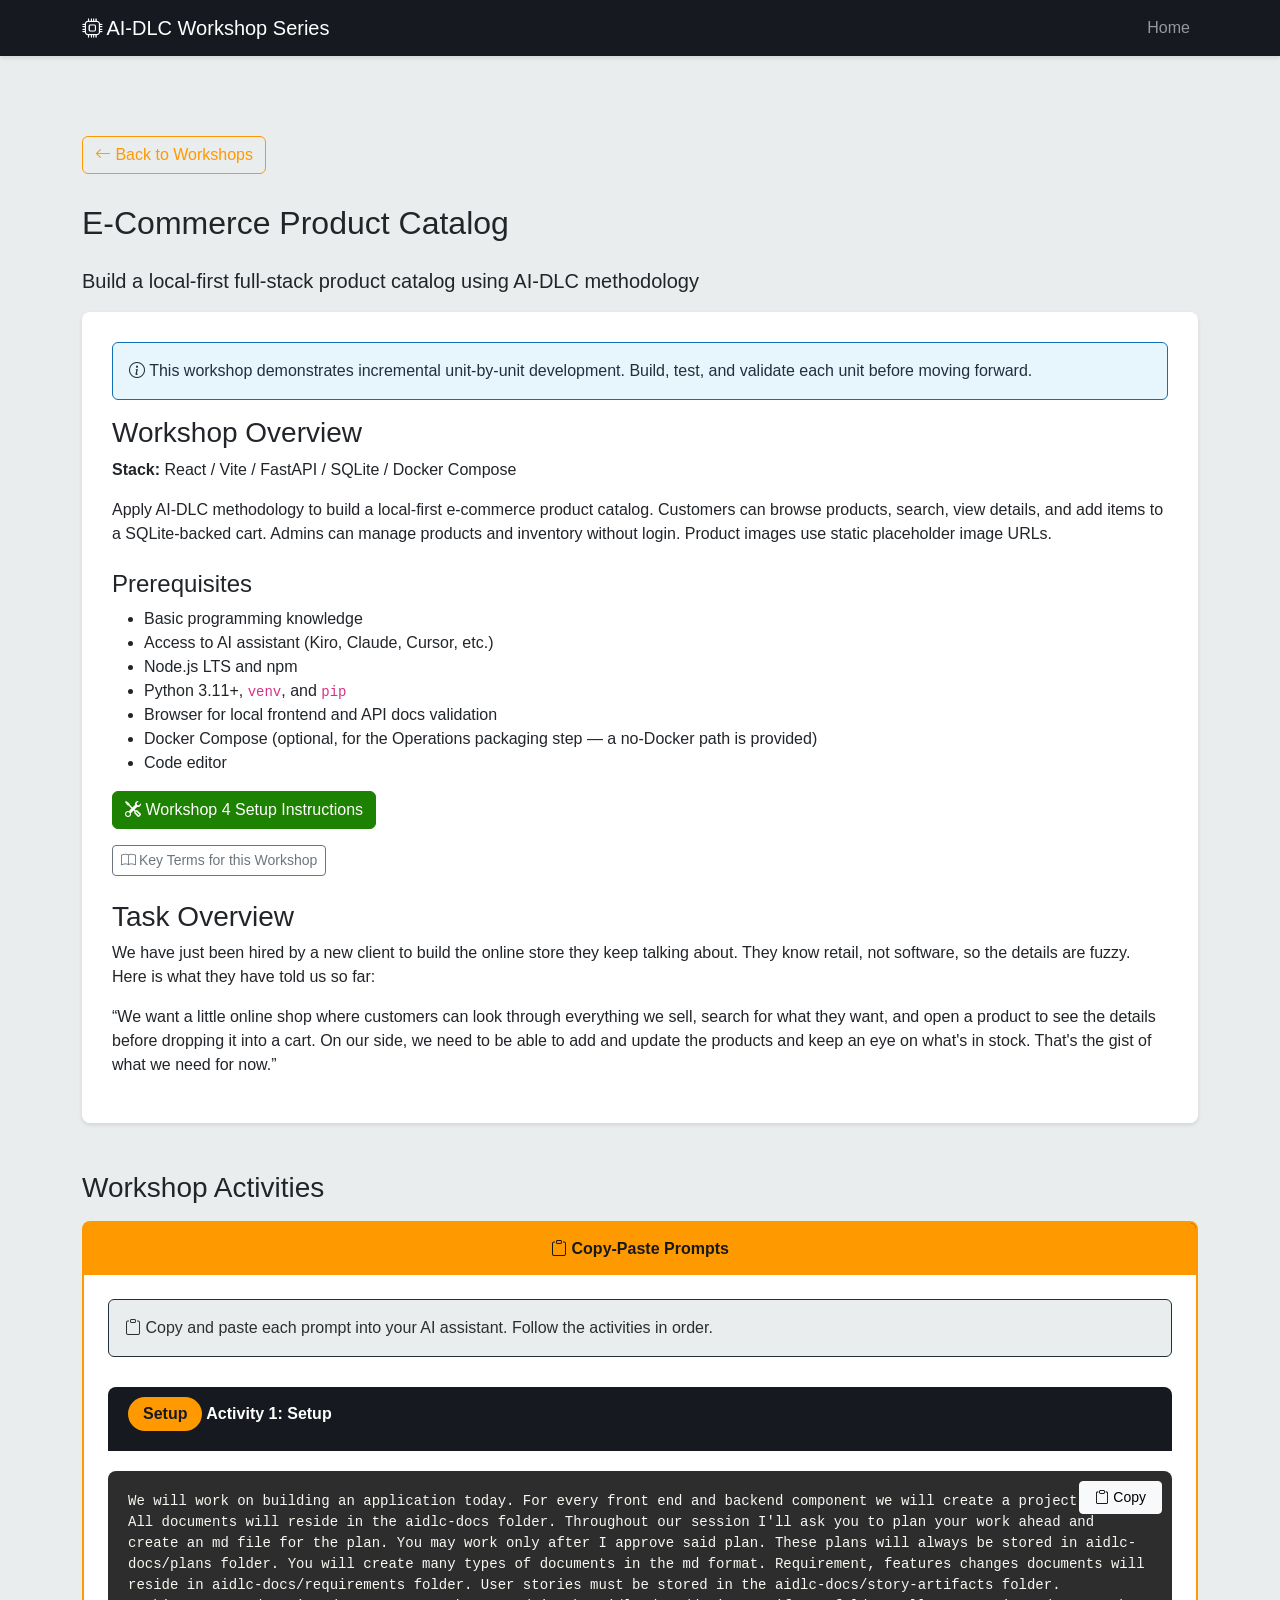
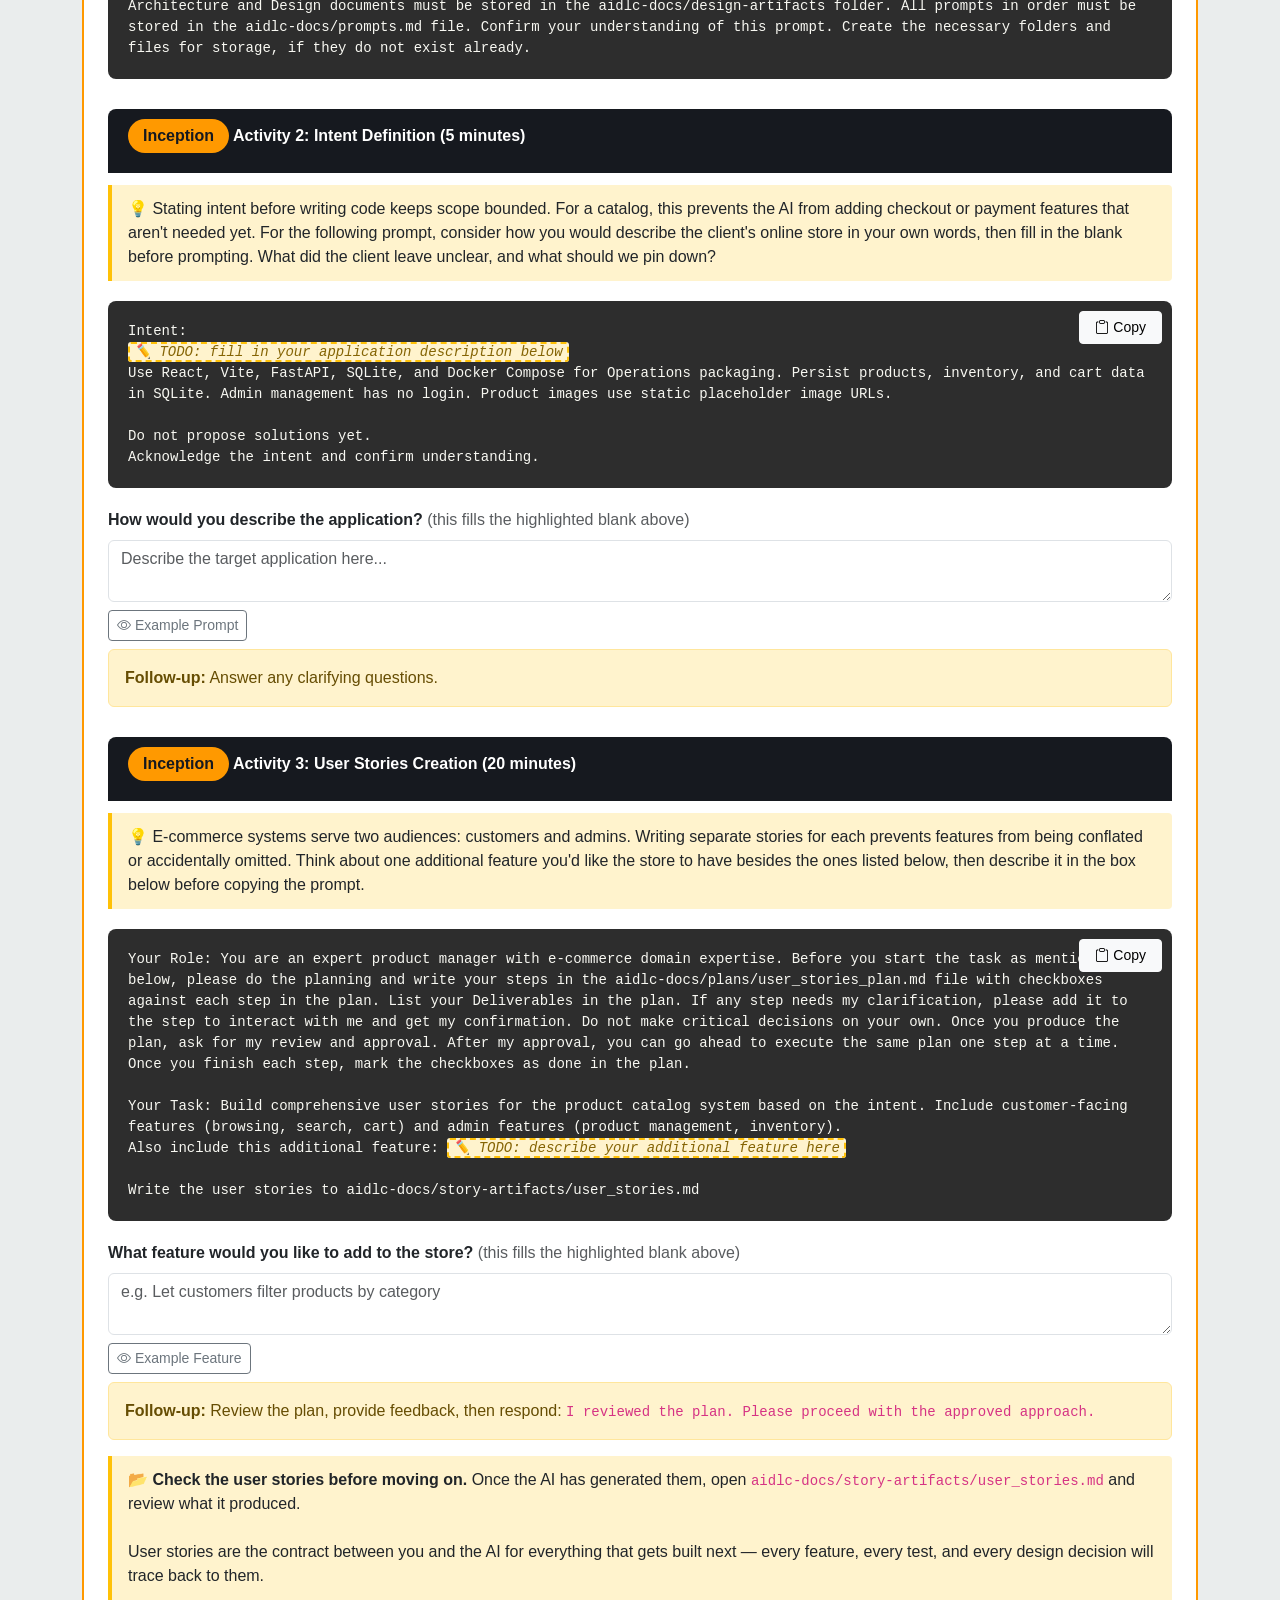
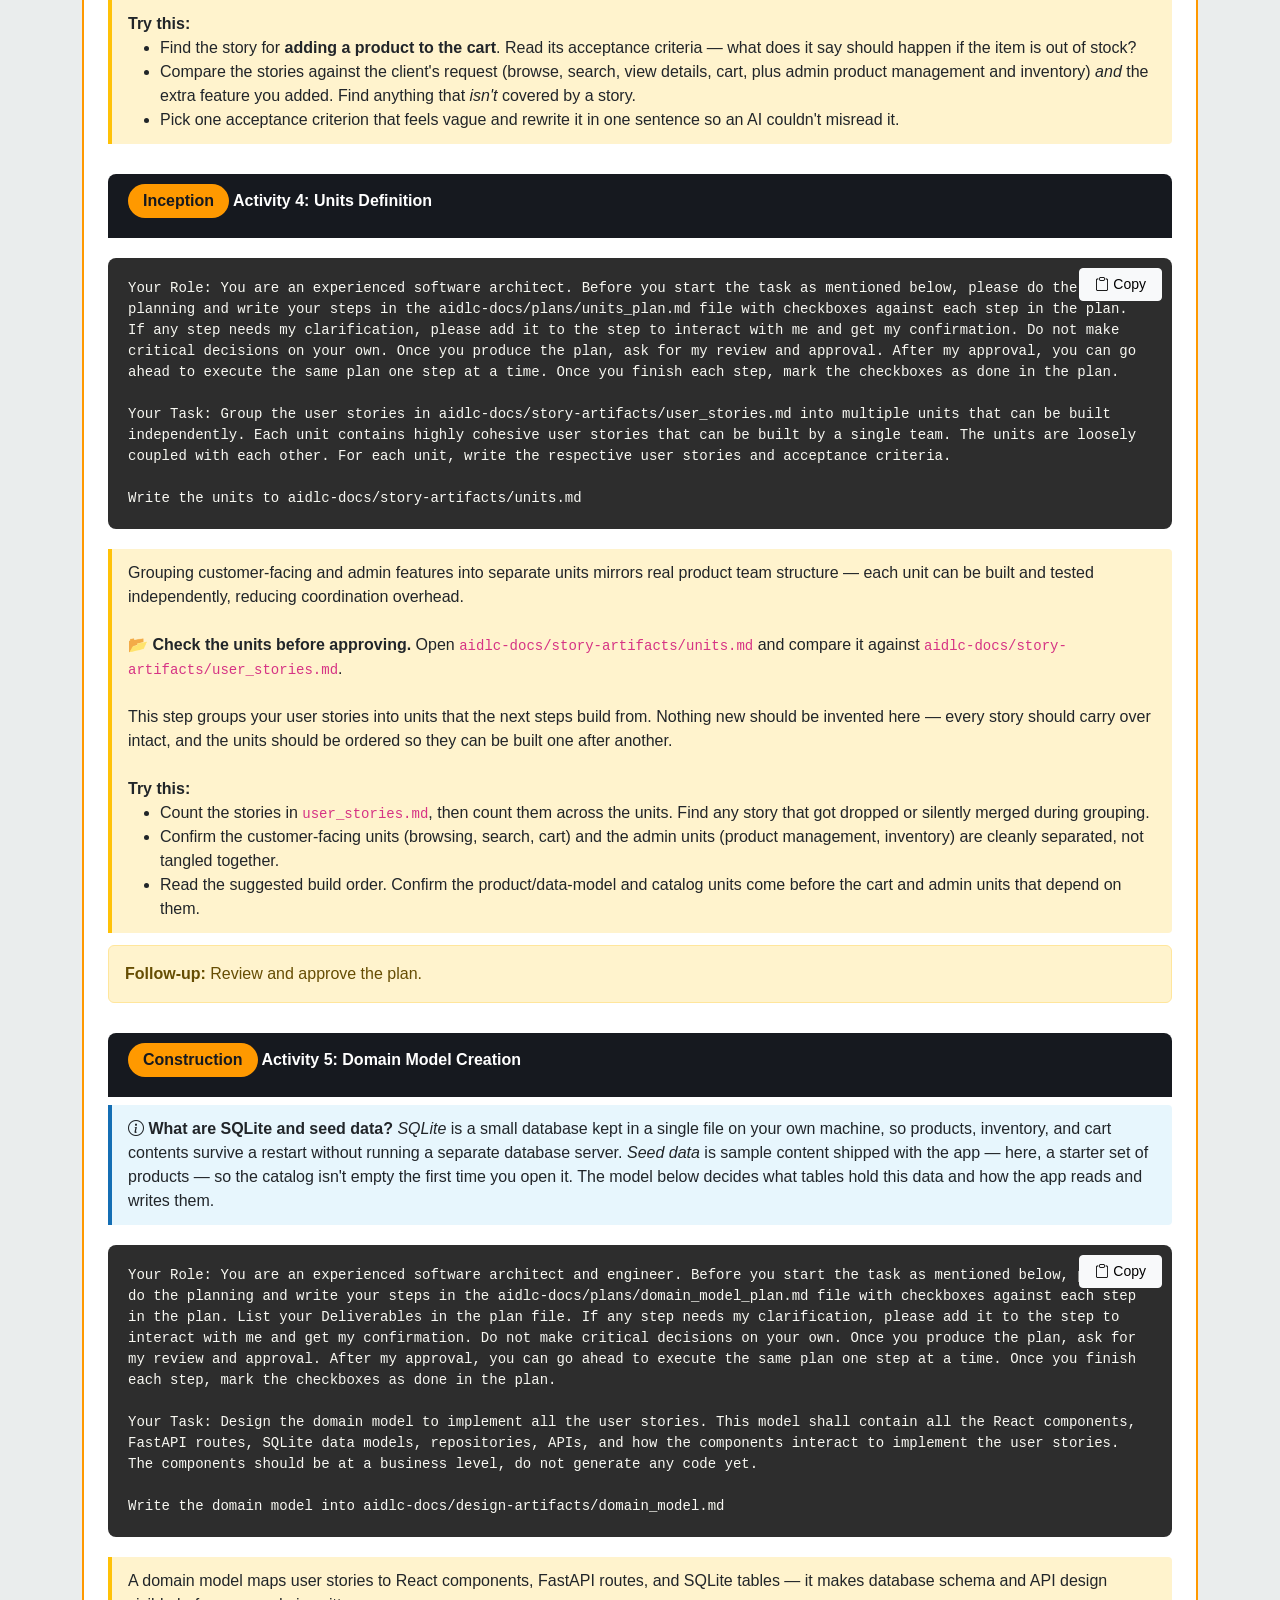
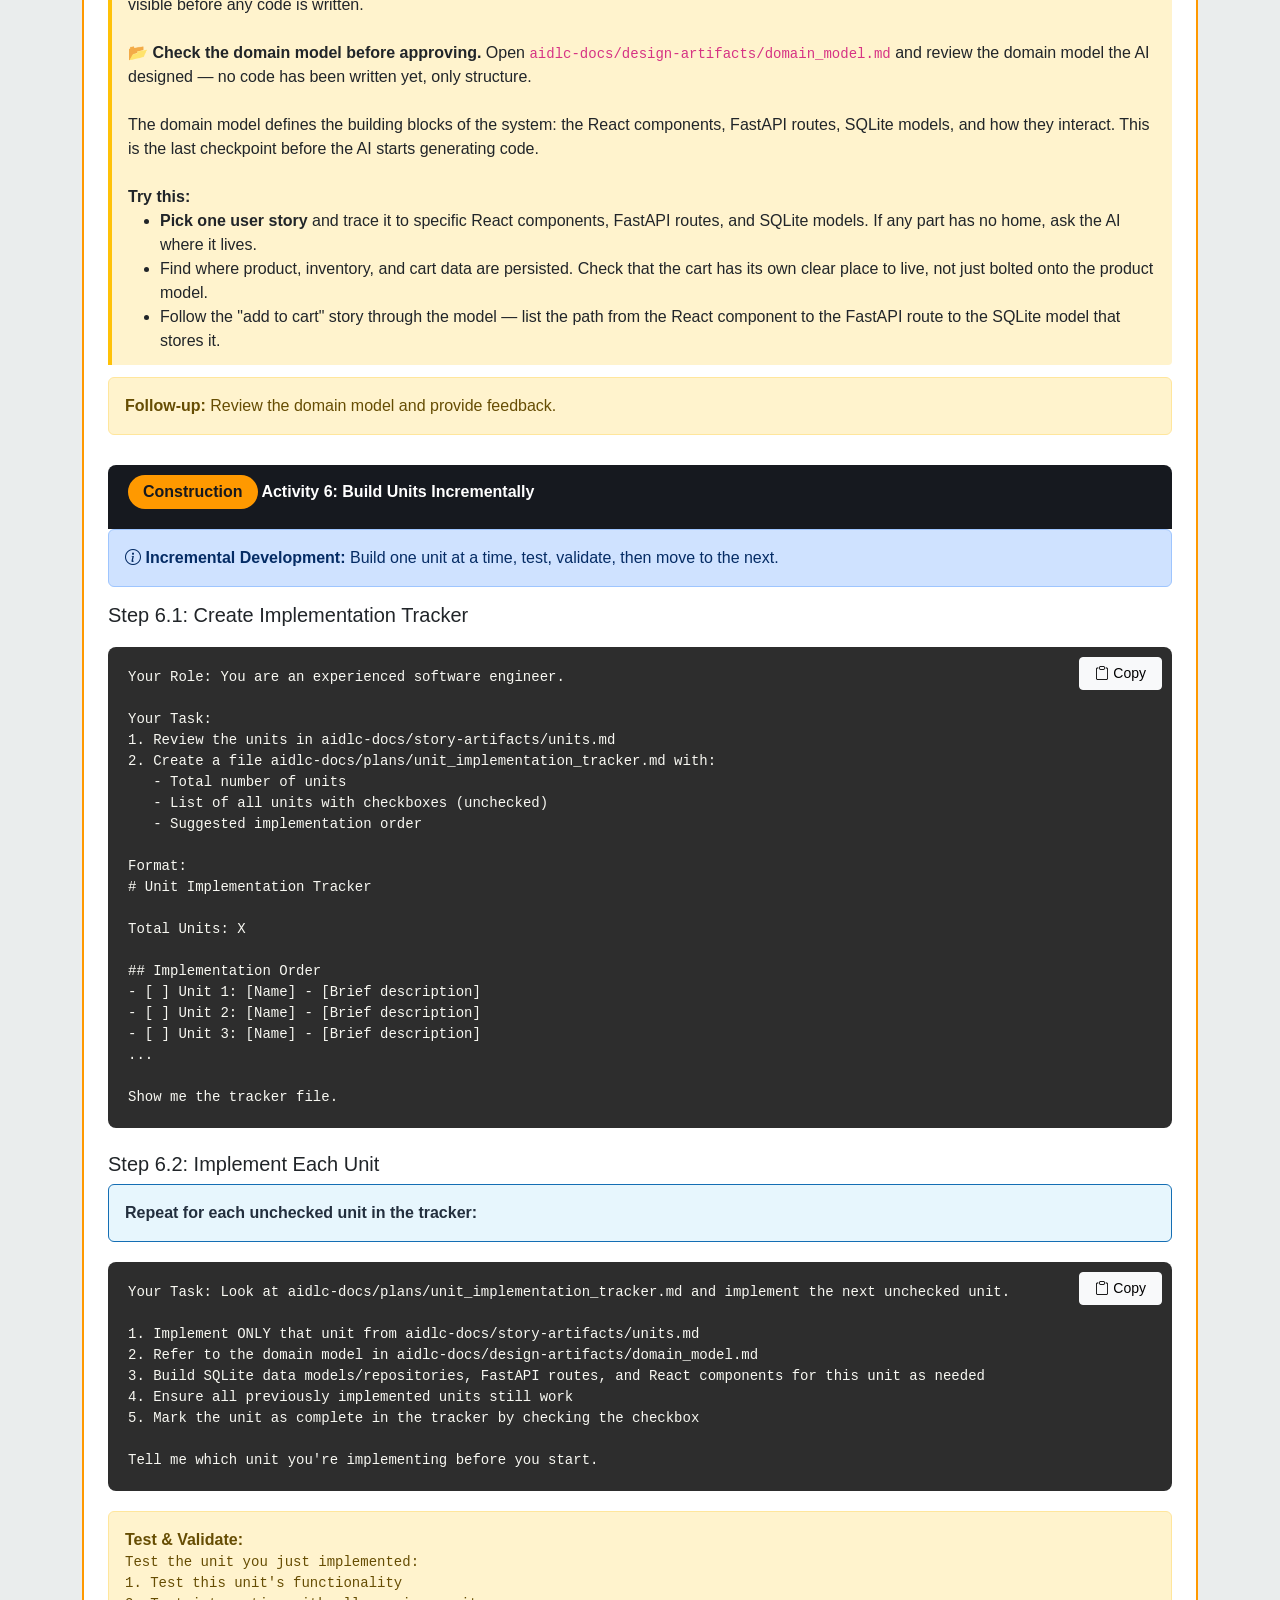
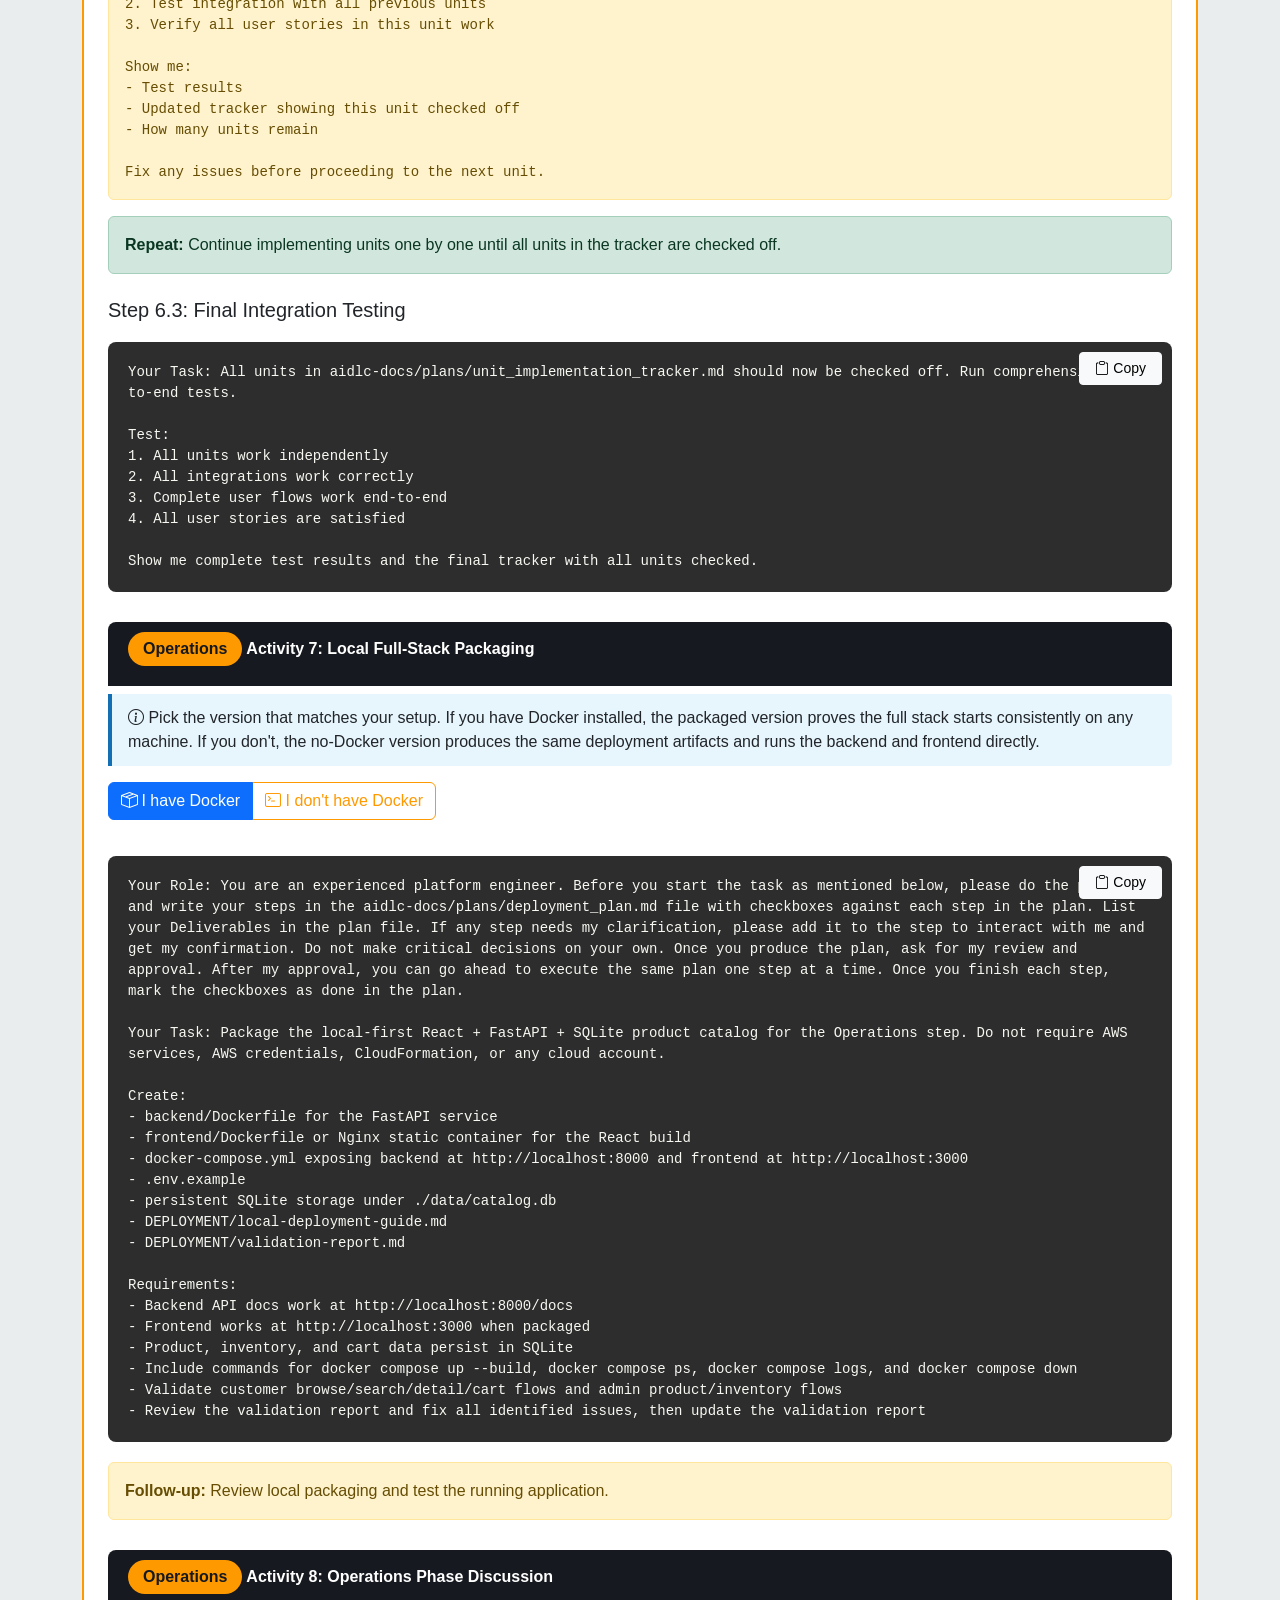
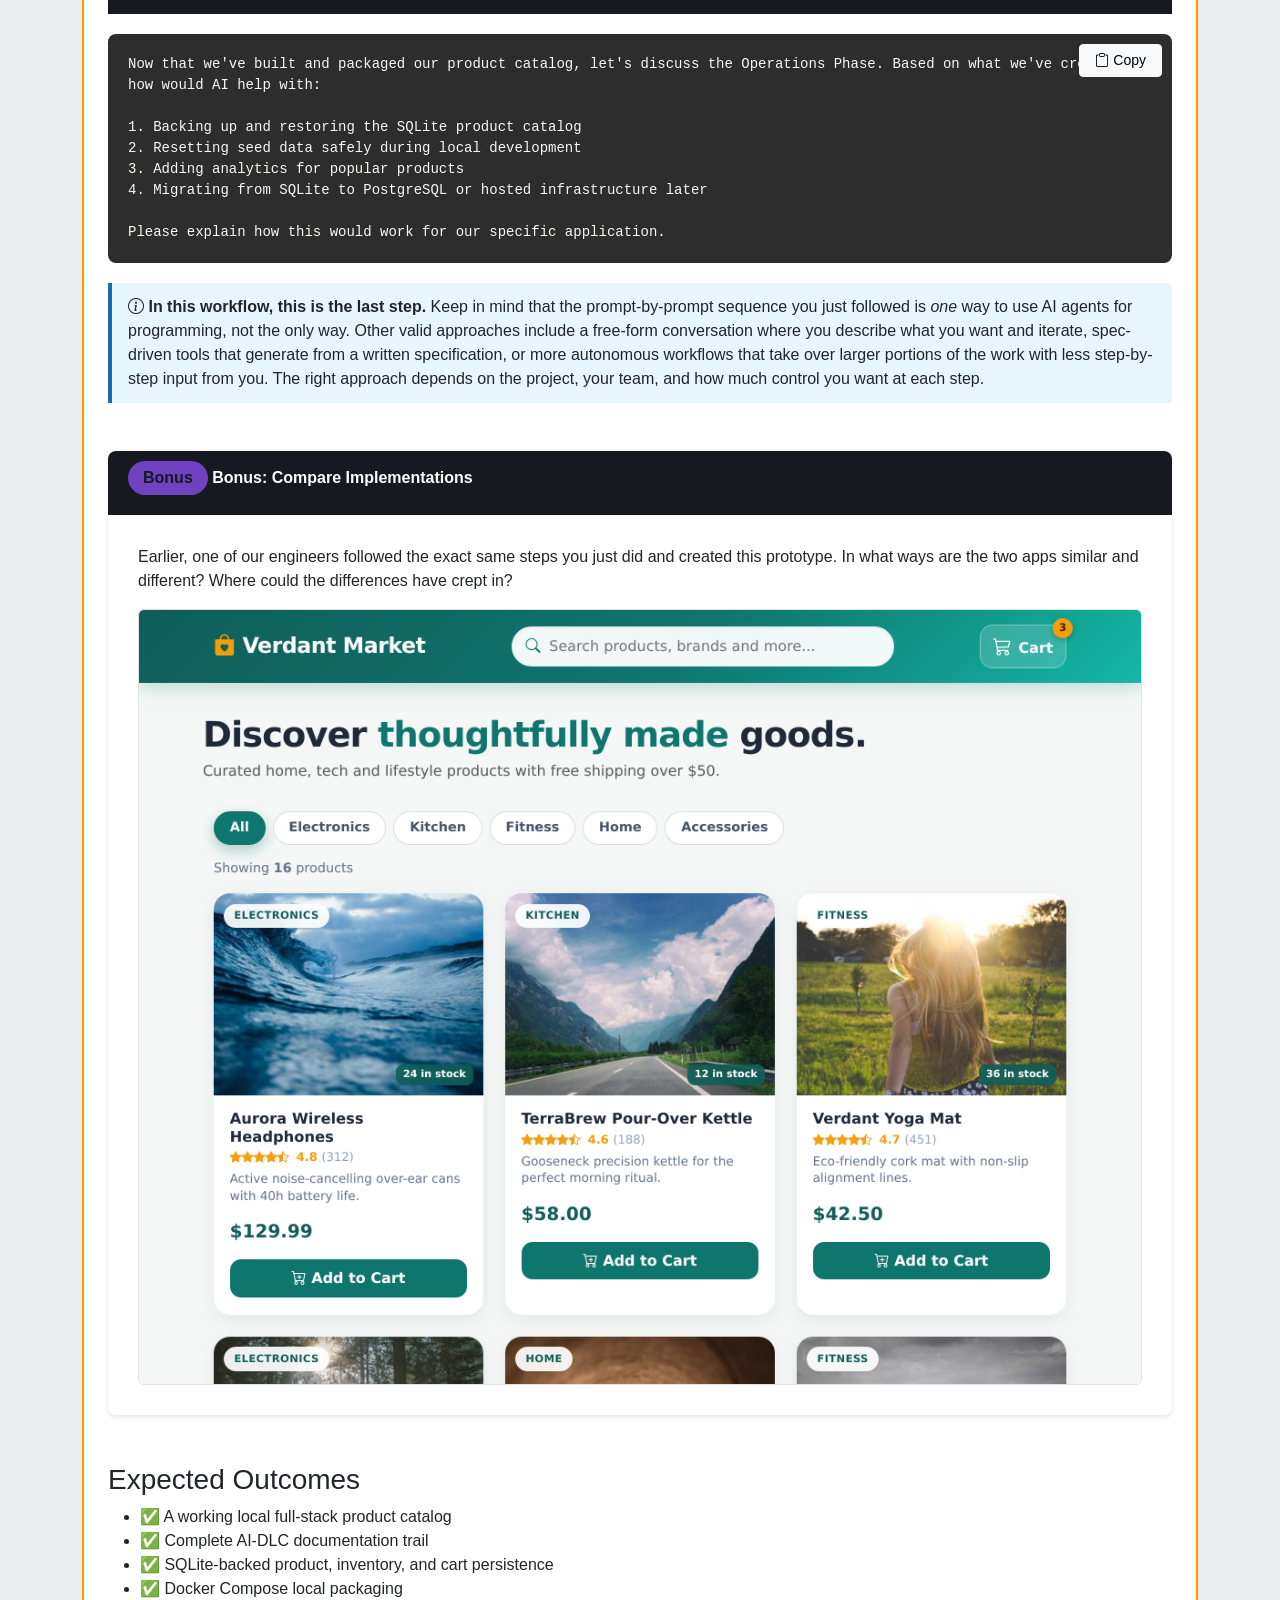
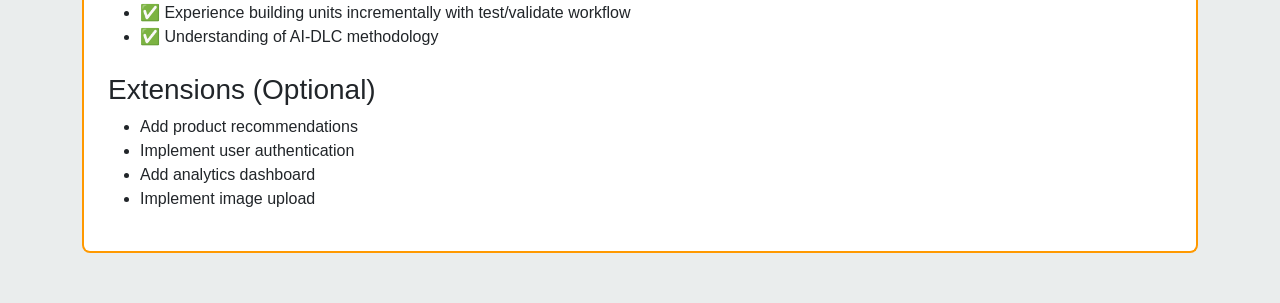
==== commit d5c6eb01: "Merge branch 'mad-libs-workshop-extension' into workshop-ui-enhancements" ====
--- a/workshop-aidlc/ecommerce-catalog.html
+++ b/workshop-aidlc/ecommerce-catalog.html
@@ -30,6 +30,7 @@
     </style>
 </head>
 <body>
+    <div id="scroll-progress"></div>
     <nav class="navbar navbar-expand-lg navbar-dark bg-primary sticky-top">
         <div class="container">
             <a class="navbar-brand" href="index.html"><i class="bi bi-cpu"></i> AI-DLC Workshop Series</a>
@@ -60,8 +61,24 @@
                     <li>Code editor</li>
                 </ul>
                 <a href="setup-instructions.html#workshop-4-setup" class="btn btn-success"><i class="bi bi-tools"></i> Workshop 4 Setup Instructions</a>
-                <p></p>
-                <h3>Task Overview</h3>
+                <div class="mt-3">
+                    <button class="btn btn-sm btn-outline-secondary" type="button" data-bs-toggle="collapse" data-bs-target="#ws4-glossary"><i class="bi bi-book"></i> Key Terms for this Workshop</button>
+                    <div class="collapse mt-2" id="ws4-glossary">
+                        <div class="card card-body py-2">
+                            <dl class="row mb-0" style="font-size:.9rem;">
+                                <dt class="col-sm-3">FastAPI</dt><dd class="col-sm-9">A modern Python framework for building REST APIs — auto-generates interactive docs at <code>/docs</code></dd>
+                                <dt class="col-sm-3">SQLite</dt><dd class="col-sm-9">A file-based database — no separate server needed; great for local development</dd>
+                                <dt class="col-sm-3">React</dt><dd class="col-sm-9">A JavaScript library for building user interfaces from reusable components</dd>
+                                <dt class="col-sm-3">Vite</dt><dd class="col-sm-9">A fast build tool and dev server for modern web apps</dd>
+                                <dt class="col-sm-3">Domain Model</dt><dd class="col-sm-9">A blueprint mapping user stories to components, API routes, and database tables</dd>
+                                <dt class="col-sm-3">Unit</dt><dd class="col-sm-9">A cohesive group of user stories that one team can build and test independently</dd>
+                                <dt class="col-sm-3">Incremental Development</dt><dd class="col-sm-9">Building one unit at a time, validating it, then moving to the next</dd>
+                                <dt class="col-sm-3">Docker Compose</dt><dd class="col-sm-9">Packages the full stack (backend + frontend + database) so it runs together on any machine</dd>
+                            </dl>
+                        </div>
+                    </div>
+                </div>
+                <h3 class="mt-4">Task Overview</h3>
                 <p>We have just been hired by a new client to build the online store they keep talking about. They know retail, not software, so the details are fuzzy. Here is what they have told us so far:</p>
                 <p>“We want a little online shop where customers can look through everything we sell, search for what they want, and open a product to see the details before dropping it into a cart. On our side, we need to be able to add and update the products and keep an eye on what's in stock. That's the gist of what we need for now.”</p>
             </div>
@@ -224,8 +241,8 @@
     </div>
 
     <div class="mb-4">
-        <div class="prompt-title"><span class="step-badge">Inception</span> Activity 2: Intent Definition</div>
-        <div class="think-box mb-3">💡 For the following prompt, consider how you would describe the client's online store in your own words, then fill in the blank before prompting. What did the client leave unclear, and what should we pin down?</div>
+        <div class="prompt-title"><span class="step-badge">Inception</span> Activity 2: Intent Definition (5 minutes)</div>
+        <div class="think-box mb-3">💡 Stating intent before writing code keeps scope bounded. For a catalog, this prevents the AI from adding checkout or payment features that aren't needed yet. For the following prompt, consider how you would describe the client's online store in your own words, then fill in the blank before prompting. What did the client leave unclear, and what should we pin down?</div>
         <div class="prompt-box"><button class="btn btn-sm btn-light copy-btn" onclick="copyId('p-1',event)"><i class="bi bi-clipboard"></i> Copy</button><pre id="p-1">Intent:
 <span id="p-1-todo" class="todo-placeholder">✏️ TODO: fill in your application description below</span>
 Use React, Vite, FastAPI, SQLite, and Docker Compose for Operations packaging. Persist products, inventory, and cart data in SQLite. Admin management has no login. Product images use static placeholder image URLs.
@@ -250,9 +267,8 @@
     </div>
 
     <div class="mb-4">
-        <div class="prompt-title"><span class="step-badge">Inception</span> Activity 3: User Stories Creation</div>
-        <div class="note-box mb-3"><i class="bi bi-info-circle"></i> <strong>What's a user story?</strong> A user story is a short, plain-language description of something a user wants to do, written from their point of view, usually in the form: <em>"As a customer, I want to add a product to my cart so that I can buy it later."</em> Each story also lists acceptance criteria (the specific conditions that must be true for it to count as done). Together, these stories become the contract for everything the AI builds next, so it's worth getting them right.</div>
-        <div class="think-box mb-3">💡 Think about one additional feature you'd like the store to have besides the ones listed below, then describe it in the box below before copying the prompt.</div>
+        <div class="prompt-title"><span class="step-badge">Inception</span> Activity 3: User Stories Creation (20 minutes)</div>
+        <div class="think-box mb-3">💡 E-commerce systems serve two audiences: customers and admins. Writing separate stories for each prevents features from being conflated or accidentally omitted. Think about one additional feature you'd like the store to have besides the ones listed below, then describe it in the box below before copying the prompt.</div>
         <div class="prompt-box"><button class="btn btn-sm btn-light copy-btn" onclick="copyId('p-2',event)"><i class="bi bi-clipboard"></i> Copy</button><pre id="p-2">Your Role: You are an expert product manager with e-commerce domain expertise. Before you start the task as mentioned below, please do the planning and write your steps in the aidlc-docs/plans/user_stories_plan.md file with checkboxes against each step in the plan. List your Deliverables in the plan. If any step needs my clarification, please add it to the step to interact with me and get my confirmation. Do not make critical decisions on your own. Once you produce the plan, ask for my review and approval. After my approval, you can go ahead to execute the same plan one step at a time. Once you finish each step, mark the checkboxes as done in the plan.
 
 Your Task: Build comprehensive user stories for the product catalog system based on the intent. Include customer-facing features (browsing, search, cart) and admin features (product management, inventory).
@@ -296,6 +312,7 @@
 
 Write the units to aidlc-docs/story-artifacts/units.md</pre></div>
         <div class="think-box mt-3">
+            Grouping customer-facing and admin features into separate units mirrors real product team structure — each unit can be built and tested independently, reducing coordination overhead.<br><br>  
             <strong>📂 Check the units before approving.</strong> Open <code>aidlc-docs/story-artifacts/units.md</code> and compare it against <code>aidlc-docs/story-artifacts/user_stories.md</code>.
             <br><br>
             This step groups your user stories into units that the next steps build from. Nothing new should be invented here — every story should carry over intact, and the units should be ordered so they can be built one after another.
@@ -319,6 +336,7 @@
 
 Write the domain model into aidlc-docs/design-artifacts/domain_model.md</pre></div>
         <div class="think-box mt-3">
+            A domain model maps user stories to React components, FastAPI routes, and SQLite tables — it makes database schema and API design visible before any code is written.<br><br>  
             <strong>📂 Check the domain model before approving.</strong> Open <code>aidlc-docs/design-artifacts/domain_model.md</code> and review the domain model the AI designed — no code has been written yet, only structure.
             <br><br>
             The domain model defines the building blocks of the system: the React components, FastAPI routes, SQLite models, and how they interact. This is the last checkpoint before the AI starts generating code.
@@ -528,6 +546,11 @@
         span.classList.toggle('todo-placeholder', !filled);
         span.classList.toggle('todo-filled', filled);
     }
+    window.addEventListener('scroll', function() {
+        var scrollTop = window.scrollY || document.documentElement.scrollTop;
+        var docHeight = document.documentElement.scrollHeight - window.innerHeight;
+        document.getElementById('scroll-progress').style.width = (docHeight > 0 ? scrollTop / docHeight * 100 : 0) + '%';
+    });
     </script>
 </body>
 </html>
